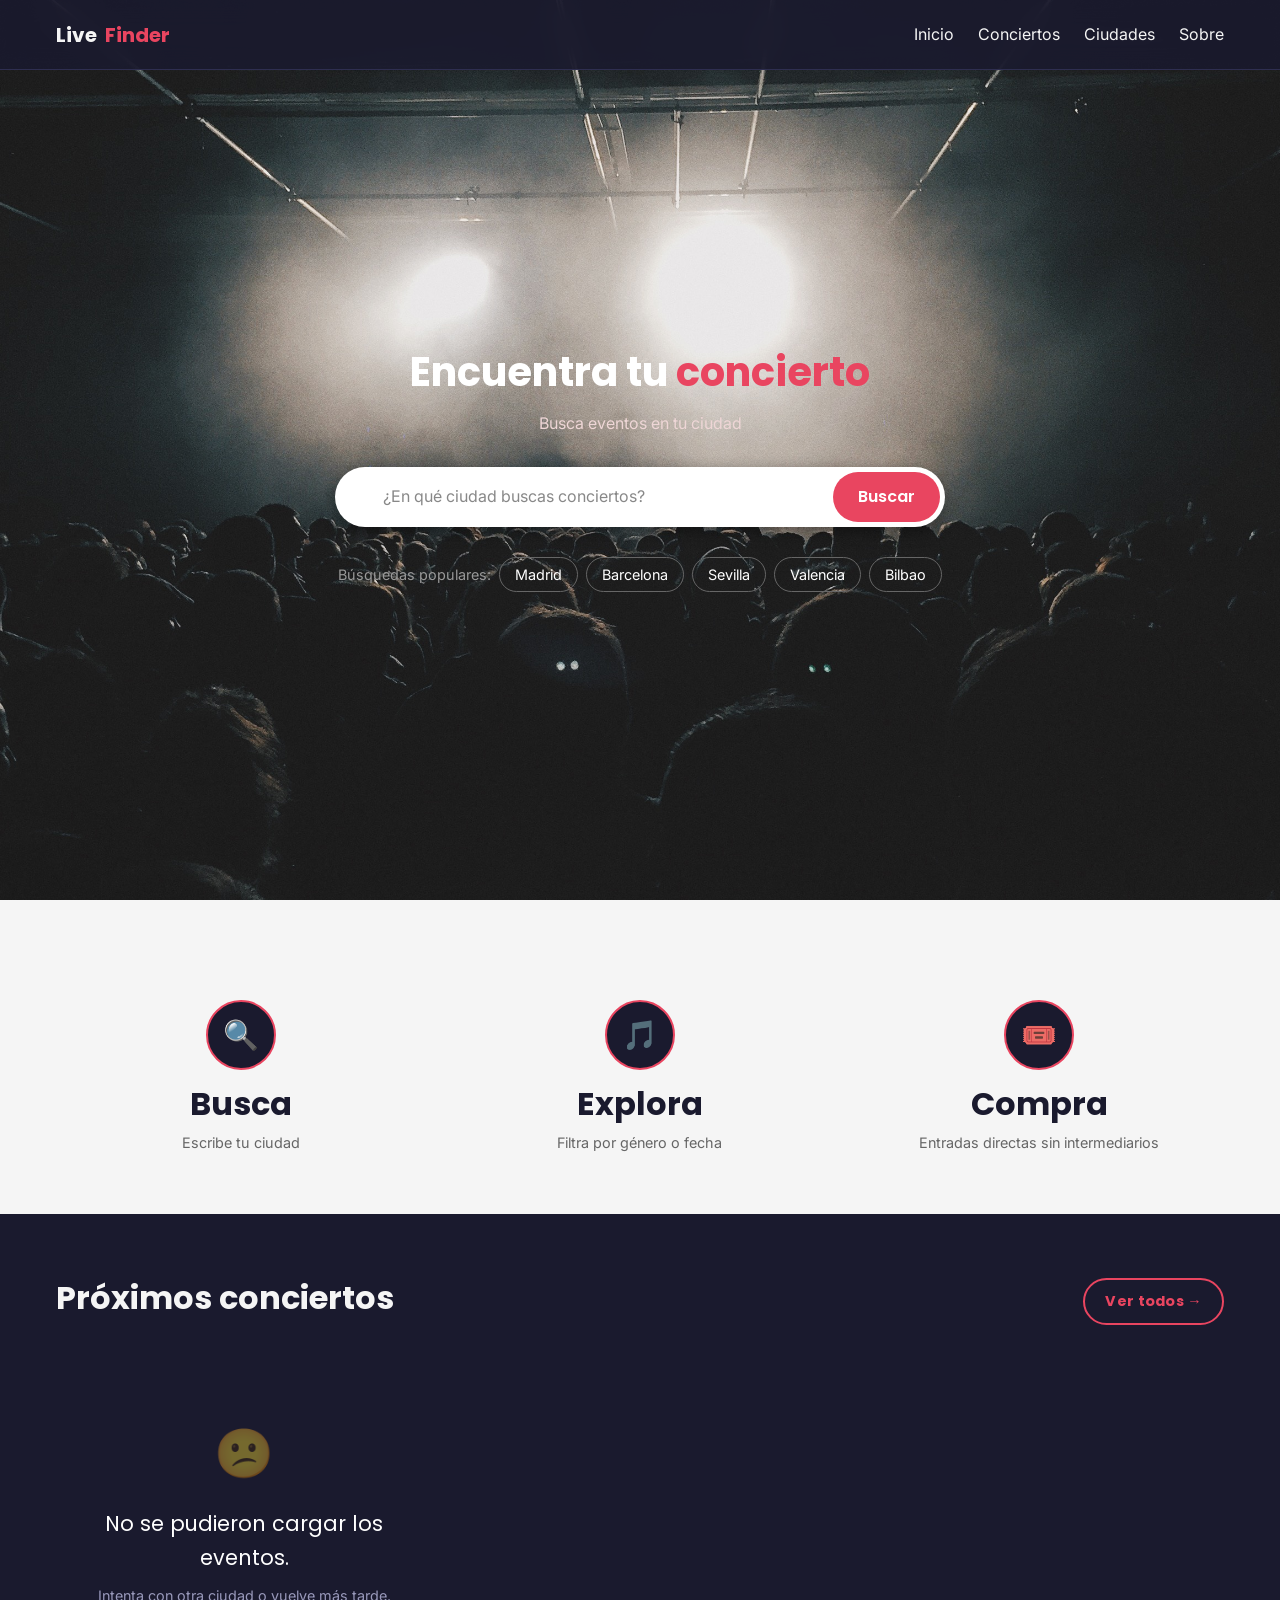
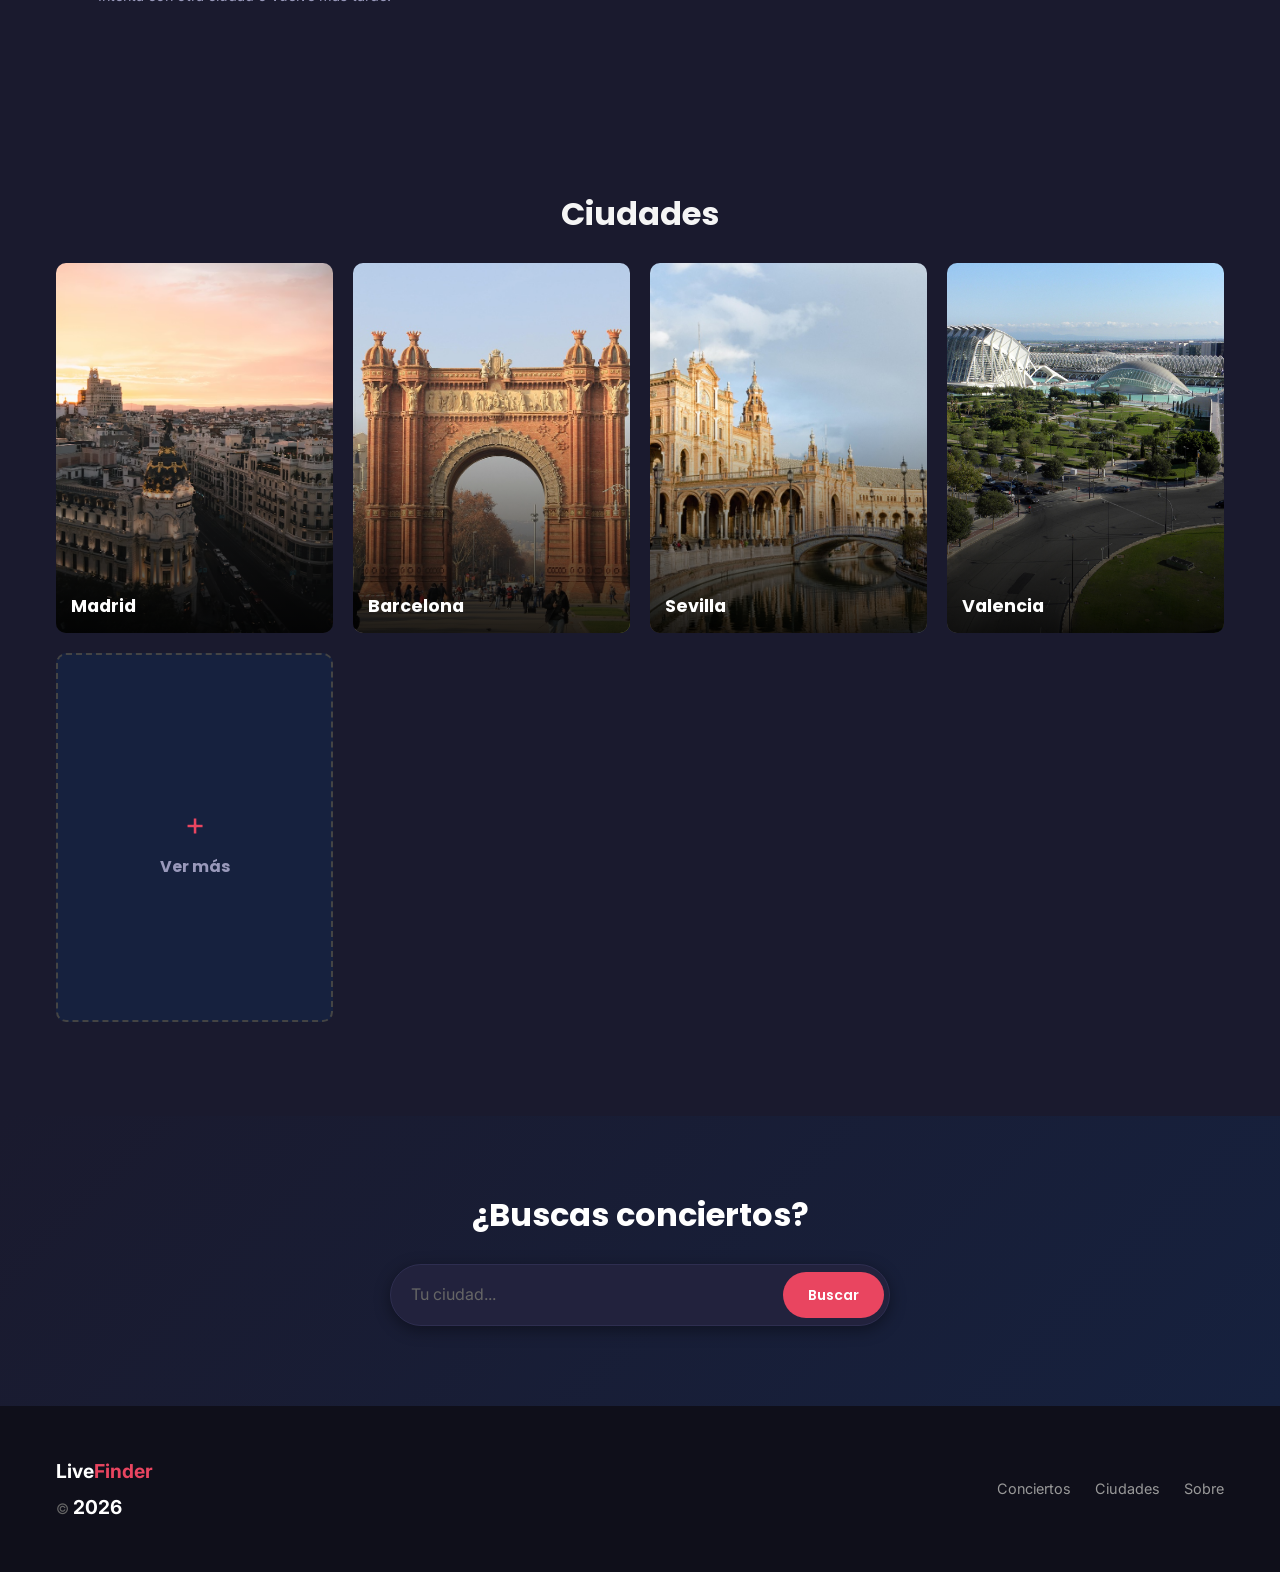
==== index.html @ b097a6b0 "Actualizacion completa" ====
<!DOCTYPE html>
<html lang="es">
<head>
    <meta charset="UTF-8">
    <meta name="viewport" content="width=device-width, initial-scale=1.0">
    <title>LiveFinder — Conciertos en tu ciudad</title>
    <meta name="description" content="Descubre conciertos cerca de ti.">
    <link rel="preconnect" href="https://fonts.googleapis.com">
    <link rel="preconnect" href="https://fonts.gstatic.com" crossorigin>
    <link href="https://fonts.googleapis.com/css2?family=Poppins:wght@600;700&family=Inter:wght@400;500&display=swap" rel="stylesheet">
    <link rel="stylesheet" href="assets/css/base.css">
    <link rel="stylesheet" href="assets/css/pages.css">
</head>
<body>

<!-- =========================================================================
    HEADER
    ========================================================================= -->
<header class="header">
    <div class="container header__inner">
        <a href="index.html" class="header__logo">
            Live<span class="text-accent">Finder</span>
        </a>
        <button class="nav__toggle" id="nav-toggle">☰</button>
        <nav>
            <ul class="nav__list" id="nav-menu">
                <li><a href="index.html">Inicio</a></li>
                <li><a href="resultados.html">Conciertos</a></li>
                <li><a href="ciudades.html">Ciudades</a></li>
                <li><a href="sobre.html">Sobre</a></li>
            </ul>
        </nav>
    </div>
</header>


<!-- =========================================================================
    HERO - Sección principal con buscador
    ========================================================================= -->
<section class="hero">
    <div class="container hero__content">
        <h1>Encuentra tu <span class="text-accent">concierto</span></h1>
        <p>Busca eventos en tu ciudad</p>

        <form id="hero-search-form">
            <div class="search-bar search-bar--hero">
                <span class="search-bar__icon"></span>
                <input type="search" name="city" class="search-bar__input" placeholder="¿En qué ciudad buscas conciertos?" autocomplete="off" minlength="2" maxlength="50" required>
                <button type="submit" class="search-bar__btn">Buscar</button>
            </div>
        </form>

        <!-- Accesos rápidos solo España -->
        <div class="hero__quick-cities">
            <span class="hero__quick-label">Búsquedas populares:</span>
            <ul class="hero__quick-list">
                <li><button class="hero__quick-btn" data-city="Madrid">Madrid</button></li>
                <li><button class="hero__quick-btn" data-city="Barcelona">Barcelona</button></li>
                <li><button class="hero__quick-btn" data-city="Sevilla">Sevilla</button></li>
                <li><button class="hero__quick-btn" data-city="Valencia">Valencia</button></li>
                <li><button class="hero__quick-btn" data-city="Bilbao">Bilbao</button></li>
            </ul>
        </div>
    </div>
</section>

<!-- =========================================================================
    CÓMO FUNCIONA
    ========================================================================= -->
<section class="section how-it-works">
    <div class="container">
        <ul class="steps">
            <li class="step">
                <div class="step__icon">🔍</div>
                <h3 class="step__title">Busca</h3>
                <p class="step__text">Escribe tu ciudad</p>
            </li>
            <li class="step">
                <div class="step__icon">🎵</div>
                <h3 class="step__title">Explora</h3>
                <p class="step__text">Filtra por género o fecha</p>
            </li>
            <li class="step">
                <div class="step__icon">🎟️</div>
                <h3 class="step__title">Compra</h3>
                <p class="step__text">Entradas directas sin intermediarios</p>
            </li>
        </ul>
    </div>
</section>

<!-- =========================================================================
    PRÓXIMOS EVENTOS - Se rellena con JavaScript (eventos de Madrid)
    ========================================================================= -->
<section class="section">
    <div class="container">
        <div class="section__header">
            <h2 class="section__title">Próximos conciertos</h2>
            <a href="resultados.html" class="btn btn--outline">Ver todos →</a>
        </div>
        <div class="grid--events" id="featured-events-grid">
            <div class="skeleton skeleton--card"></div>
            <div class="skeleton skeleton--card"></div>
            <div class="skeleton skeleton--card"></div>
        </div>
    </div>
</section>

<!-- =========================================================================
    CIUDADES - Solo España
    ========================================================================= -->
<section class="section">
    <div class="container">
        <h2 class="section__title text-center">Ciudades</h2>
        <div class="cities-grid">

            <a href="resultados.html?city=Madrid" class="city-card">
                <img src="assets/images/ciudades/madrid.jpg" alt="Madrid" class="city-card__img" loading="lazy">
                <div class="city-card__overlay"></div>
                <div class="city-card__content">
                    <h3 class="city-card__name">Madrid</h3>
                </div>
            </a>

            <a href="resultados.html?city=Barcelona" class="city-card">
                <img src="assets/images/ciudades/barcelona.jpg" alt="Barcelona" class="city-card__img" loading="lazy">
                <div class="city-card__overlay"></div>
                <div class="city-card__content">
                    <h3 class="city-card__name">Barcelona</h3>
                </div>
            </a>

            <a href="resultados.html?city=Sevilla" class="city-card">
                <img src="assets/images/ciudades/sevilla.jpg" alt="Sevilla" class="city-card__img" loading="lazy">
                <div class="city-card__overlay"></div>
                <div class="city-card__content">
                    <h3 class="city-card__name">Sevilla</h3>
                </div>
            </a>

            <a href="resultados.html?city=Valencia" class="city-card">
                <img src="assets/images/ciudades/valencia.jpg" alt="Valencia" class="city-card__img" loading="lazy">
                <div class="city-card__overlay"></div>
                <div class="city-card__content">
                    <h3 class="city-card__name">Valencia</h3>
                </div>
            </a>

            <!-- Enlace a ver todas las ciudades -->
            <a href="ciudades.html" class="city-card city-card--more">
                <div class="city-card__content">
                    <span class="city-card__more-icon">+</span>
                    <h3 class="city-card__name">Ver más</h3>
                </div>
            </a>

        </div>
    </div>
</section>

<!-- =========================================================================
    CTA - Segundo buscador al final
    ========================================================================= -->
<section class="section cta-section">
    <div class="container">
        <div class="cta-block">
            <h2 class="cta-block__title">¿Buscas conciertos?</h2>
            <form id="cta-search-form">
                <div class="search-bar search-bar--cta">
                    <input type="search" name="city" class="search-bar__input" placeholder="Tu ciudad..." autocomplete="off" required>
                    <button type="submit" class="search-bar__btn">Buscar</button>
                </div>
            </form>
        </div>
    </div>
</section>

<!-- =========================================================================
    FOOTER
    ========================================================================= -->
<footer>
    <div class="container">
        <div>
            <span>Live<span class="text-accent">Finder</span></span>
            <p>© <span id="footer-year"></span></p>
        </div>
        <div>
            <a href="resultados.html">Conciertos</a>
            <a href="ciudades.html">Ciudades</a>
            <a href="sobre.html">Sobre</a>
        </div>
    </div>
</footer>

<script src="assets/js/config.js"></script>
<script src="assets/js/api.js"></script>
<script src="assets/js/ui.js"></script>
<script src="assets/js/search.js"></script>
<script src="assets/js/pages.js"></script>

</body>
</html>
---- assets/css/base.css ----
/* ============================================================
    BASE.CSS — LiveFinder
    Contenido:
    1. Reset
    2. Variables CSS (Design Tokens)
    3. Estilos globales
    4. Tipografía
    5. Componentes reutilizables (botones, cards, buscador, badges)
    6. Header y navegación
    7. Footer
    8. Utilidades
    9. Accesibilidad
    10. Animaciones globales
    ============================================================ */


    /* ============================================================
    1. RESET
    ============================================================ */

    *, *::before, *::after {
    box-sizing: border-box;
    margin: 0;
    padding: 0;
    }

    html {
    font-size: 16px;
    scroll-behavior: smooth;
    -webkit-text-size-adjust: 100%;
    }

    body {
    min-height: 100vh;
    line-height: 1.6;
    -webkit-font-smoothing: antialiased;
    -moz-osx-font-smoothing: grayscale;
    }

    img, picture, video, canvas, svg {
    display: block;
    max-width: 100%;
    }

    input, button, textarea, select {
    font: inherit;
    border: none;
    outline: none;
    background: none;
    }

    button {
    cursor: pointer;
    }

    a {
    color: inherit;
    text-decoration: none;
    }

    ul, ol {
    list-style: none;
    }

    h1, h2, h3, h4, h5, h6 {
    overflow-wrap: break-word;
    line-height: 1.2;
    }

    p {
    overflow-wrap: break-word;
    }


    /* ============================================================
    2. VARIABLES CSS (Design Tokens)
    ============================================================ */

    :root {

    /* --- Colores principales --- */
    --color-bg:           #1A1A2E;   /* Navy Night — fondo principal */
    --color-accent:       #E94560;   /* Live Red — CTAs y acentos */
    --color-surface:      #F5F5F5;   /* Off White — cards y secciones claras */
    --color-secondary:    #0F3460;   /* Deep Blue — gradientes y secundarios */

    /* --- Variantes de color --- */
    --color-bg-elevated:  #22223d;   /* Fondo de elementos sobre el bg principal */
    --color-accent-hover: #c73652;   /* Live Red más oscuro para hover */
    --color-text-primary: #F5F5F5;   /* Texto sobre fondos oscuros */
    --color-text-muted:   #9999bb;   /* Texto secundario / placeholders */
    --color-text-dark:    #1A1A2E;   /* Texto sobre fondos claros (cards) */
    --color-border:       #2e2e50;   /* Bordes sutiles */

    /* --- Tipografías --- */
    --font-heading: 'Poppins', sans-serif;   /* Titulares y navegación */
    --font-body:    'Inter', sans-serif;     /* Cuerpo de texto */

    /* --- Pesos tipográficos --- */
    --fw-regular:   400;
    --fw-medium:    500;
    --fw-semibold:  600;
    --fw-bold:      700;

    /* --- Escala tipográfica --- */
    --text-xs:    0.75rem;    /*  12px */
    --text-sm:    0.875rem;   /*  14px */
    --text-base:  1rem;       /*  16px */
    --text-md:    1.125rem;   /*  18px */
    --text-lg:    1.25rem;    /*  20px */
    --text-xl:    1.5rem;     /*  24px */
    --text-2xl:   2rem;       /*  32px */
    --text-3xl:   2.5rem;     /*  40px */
    --text-4xl:   3.5rem;     /*  56px */

    /* --- Espaciado --- */
    --space-1:    0.25rem;    /*  4px */
    --space-2:    0.5rem;     /*  8px */
    --space-3:    0.75rem;    /* 12px */
    --space-4:    1rem;       /* 16px */
    --space-5:    1.25rem;    /* 20px */
    --space-6:    1.5rem;     /* 24px */
    --space-8:    2rem;       /* 32px */
    --space-10:   2.5rem;     /* 40px */
    --space-12:   3rem;       /* 48px */
    --space-16:   4rem;       /* 64px */
    --space-20:   5rem;       /* 80px */
    --space-24:   6rem;       /* 96px */

    /* --- Bordes redondeados --- */
    --radius-sm:   4px;
    --radius-md:   8px;
    --radius-lg:   12px;
    --radius-xl:   20px;
    --radius-full: 9999px;

    /* --- Sombras --- */
    --shadow-sm:  0 1px 3px rgba(0, 0, 0, 0.3);
    --shadow-md:  0 4px 16px rgba(0, 0, 0, 0.4);
    --shadow-lg:  0 8px 32px rgba(0, 0, 0, 0.5);
    --shadow-accent: 0 4px 20px rgba(233, 69, 96, 0.3);

    /* --- Transiciones --- */
    --transition-fast:   150ms ease;
    --transition-base:   250ms ease;
    --transition-slow:   400ms ease;

    /* --- Layout --- */
    --container-max:  1200px;
    --container-pad:  var(--space-4);  /* padding lateral en móvil */
    --header-height:  70px;
    }


    /* ============================================================
    3. ESTILOS GLOBALES
    ============================================================ */

    body {
    font-family: var(--font-body);
    font-size: var(--text-base);
    font-weight: var(--fw-regular);
    color: var(--color-text-primary);
    background-color: var(--color-bg);
    }

    /* Contenedor centrado reutilizable */
    .container {
    width: 100%;
    max-width: var(--container-max);
    margin-inline: auto;
    padding-inline: var(--container-pad);
    }

    /* Separador de secciones */
    .section {
    padding-block: var(--space-16);
    }

    .section--sm {
    padding-block: var(--space-10);
    }


    /* ============================================================
    4. TIPOGRAFÍA
    ============================================================ */

    h1, h2, h3, h4 {
    font-family: var(--font-heading);
    font-weight: var(--fw-bold);
    color: var(--color-text-primary);
    }

    h1 { font-size: var(--text-4xl); }
    h2 { font-size: var(--text-3xl); }
    h3 { font-size: var(--text-2xl); }
    h4 { font-size: var(--text-xl); }

    /* En móvil reducimos titulares */
    @media (max-width: 768px) {
    h1 { font-size: var(--text-3xl); }
    h2 { font-size: var(--text-2xl); }
    h3 { font-size: var(--text-xl); }
    }

    @media (max-width: 480px) {
    h1 { font-size: var(--text-2xl); }
    h2 { font-size: var(--text-xl); }
    }

    .section__title {
    font-family: var(--font-heading);
    font-size: var(--text-2xl);
    font-weight: var(--fw-bold);
    margin-bottom: var(--space-2);
    }

    .section__subtitle {
    font-size: var(--text-md);
    color: var(--color-text-muted);
    margin-bottom: var(--space-8);
    }

    .text-accent {
    color: var(--color-accent);
    }

    .text-muted {
    color: var(--color-text-muted);
    font-size: var(--text-sm);
    }


    /* ============================================================
    5. COMPONENTES REUTILIZABLES
    ============================================================ */

    /* --- Botones --- */

    .btn {
    display: inline-flex;
    align-items: center;
    justify-content: center;
    gap: var(--space-2);
    padding: var(--space-3) var(--space-6);
    border-radius: var(--radius-full);
    font-family: var(--font-heading);
    font-weight: var(--fw-semibold);
    font-size: var(--text-sm);
    letter-spacing: 0.02em;
    transition: background-color var(--transition-base),
                transform var(--transition-fast),
                box-shadow var(--transition-base);
    cursor: pointer;
    }

    .btn:active {
    transform: scale(0.97);
    }

    /* Botón primario — Live Red */
    .btn--primary {
    background-color: var(--color-accent);
    color: var(--color-text-primary);
    }

    .btn--primary:hover {
    background-color: var(--color-accent-hover);
    box-shadow: var(--shadow-accent);
    }

    /* Botón secundario — contorno */
    .btn--outline {
    border: 2px solid var(--color-accent);
    color: var(--color-accent);
    }

    .btn--outline:hover {
    background-color: var(--color-accent);
    color: var(--color-text-primary);
    }

    /* Botón ghost — sin fondo */
    .btn--ghost {
    color: var(--color-text-muted);
    }

    .btn--ghost:hover {
    color: var(--color-text-primary);
    }

    /* Tamaños */
    .btn--lg {
    padding: var(--space-4) var(--space-8);
    font-size: var(--text-md);
    }

    .btn--sm {
    padding: var(--space-2) var(--space-4);
    font-size: var(--text-xs);
    }


    /* --- Card de evento --- */

    .card {
    background-color: var(--color-bg-elevated);
    border-radius: var(--radius-lg);
    overflow: hidden;
    border: 1px solid var(--color-border);
    transition: transform var(--transition-base),
                box-shadow var(--transition-base),
                border-color var(--transition-base);
    cursor: pointer;
    }

    .card:hover {
    transform: translateY(-4px);
    box-shadow: var(--shadow-lg);
    border-color: var(--color-accent);
    }

    .card__image {
    width: 100%;
    aspect-ratio: 16 / 9;
    object-fit: cover;
    background-color: var(--color-secondary);
    }

    .card__body {
    padding: var(--space-4);
    }

    .card__date {
    font-size: var(--text-xs);
    font-weight: var(--fw-semibold);
    color: var(--color-accent);
    text-transform: uppercase;
    letter-spacing: 0.08em;
    margin-bottom: var(--space-2);
    }

    .card__title {
    font-family: var(--font-heading);
    font-size: var(--text-md);
    font-weight: var(--fw-semibold);
    color: var(--color-text-primary);
    margin-bottom: var(--space-1);
    /* Limitar a 2 líneas */
    display: -webkit-box;
    -webkit-line-clamp: 2;
    -webkit-box-orient: vertical;
    overflow: hidden;
    }

    .card__venue {
    font-size: var(--text-sm);
    color: var(--color-text-muted);
    display: flex;
    align-items: center;
    gap: var(--space-1);
    }

    .card__footer {
    padding: var(--space-3) var(--space-4);
    border-top: 1px solid var(--color-border);
    display: flex;
    align-items: center;
    justify-content: space-between;
    }

    .card__city {
    font-size: var(--text-xs);
    color: var(--color-text-muted);
    font-weight: var(--fw-medium);
    }


    /* --- Buscador --- */

    .search-bar {
    display: flex;
    align-items: center;
    background-color: var(--color-surface);
    border-radius: var(--radius-full);
    padding: var(--space-2) var(--space-3);
    gap: var(--space-2);
    box-shadow: var(--shadow-md);
    transition: box-shadow var(--transition-base);
    }

    .search-bar:focus-within {
    box-shadow: var(--shadow-accent);
    }

    .search-bar__input {
    flex: 1;
    background: transparent;
    color: var(--color-text-dark);
    font-size: var(--text-base);
    font-family: var(--font-body);
    padding: var(--space-2) var(--space-2);
    }

    .search-bar__input::placeholder {
    color: #888;
    }

    .search-bar__btn {
    background-color: var(--color-accent);
    color: white;
    border-radius: var(--radius-full);
    padding: var(--space-3) var(--space-5);
    font-family: var(--font-heading);
    font-weight: var(--fw-semibold);
    font-size: var(--text-sm);
    transition: background-color var(--transition-base),
                box-shadow var(--transition-base);
    white-space: nowrap;
    }

    .search-bar__btn:hover {
    background-color: var(--color-accent-hover);
    box-shadow: var(--shadow-accent);
    }


    /* --- Badges / etiquetas --- */

    .badge {
    display: inline-block;
    padding: var(--space-1) var(--space-3);
    border-radius: var(--radius-full);
    font-size: var(--text-xs);
    font-weight: var(--fw-semibold);
    letter-spacing: 0.05em;
    text-transform: uppercase;
    }

    .badge--accent {
    background-color: rgba(233, 69, 96, 0.15);
    color: var(--color-accent);
    border: 1px solid rgba(233, 69, 96, 0.3);
    }

    .badge--muted {
    background-color: var(--color-border);
    color: var(--color-text-muted);
    }


    /* --- Skeleton loader --- */

    .skeleton {
    background: linear-gradient(
        90deg,
        var(--color-bg-elevated) 25%,
        var(--color-border)      50%,
        var(--color-bg-elevated) 75%
    );
    background-size: 200% 100%;
    animation: skeleton-pulse 1.5s ease-in-out infinite;
    border-radius: var(--radius-md);
    }

    .skeleton--card {
    height: 280px;
    border-radius: var(--radius-lg);
    }

    .skeleton--text {
    height: 1em;
    width: 70%;
    margin-bottom: var(--space-2);
    }

    .skeleton--text-short {
    height: 1em;
    width: 40%;
    }


    /* --- Estado vacío / error --- */

    .empty-state {
    text-align: center;
    padding: var(--space-20) var(--space-4);
    color: var(--color-text-muted);
    }

    .empty-state__icon {
    font-size: 3rem;
    margin-bottom: var(--space-4);
    opacity: 0.4;
    }

    .empty-state__title {
    font-family: var(--font-heading);
    font-size: var(--text-xl);
    color: var(--color-text-primary);
    margin-bottom: var(--space-2);
    }

    .empty-state__text {
    font-size: var(--text-sm);
    max-width: 320px;
    margin-inline: auto;
    }


    /* ============================================================
    6. HEADER Y NAVEGACIÓN
    ============================================================ */

    .header {
    position: fixed;
    top: 0;
    left: 0;
    right: 0;
    height: var(--header-height);
    background-color: rgba(26, 26, 46, 0.9);
    backdrop-filter: blur(12px);
    -webkit-backdrop-filter: blur(12px);
    border-bottom: 1px solid var(--color-border);
    z-index: 100;
    transition: background-color var(--transition-base);
    }

    .header__inner {
    height: 100%;
    display: flex;
    align-items: center;
    justify-content: space-between;
    }

    .header__logo {
    display: flex;
    align-items: center;
    gap: var(--space-2);
    font-family: var(--font-heading);
    font-weight: var(--fw-bold);
    font-size: var(--text-lg);
    color: var(--color-text-primary);
    }

    .header__logo img {
    height: 36px;
    width: auto;
    }

    .nav__list {
    display: flex;
    align-items: center;
    gap: var(--space-6);
    }

    .nav__link {
    font-family: var(--font-heading);
    font-weight: var(--fw-medium);
    font-size: var(--text-sm);
    color: var(--color-text-muted);
    transition: color var(--transition-fast);
    position: relative;
    }

    .nav__link::after {
    content: '';
    position: absolute;
    bottom: -4px;
    left: 0;
    width: 0;
    height: 2px;
    background-color: var(--color-accent);
    transition: width var(--transition-base);
    }

    .nav__link:hover,
    .nav__link--active {
    color: var(--color-text-primary);
    }

    .nav__link:hover::after,
    .nav__link--active::after {
    width: 100%;
    }

    /* Menú hamburguesa (móvil) */
    .nav__toggle {
    display: none;
    flex-direction: column;
    gap: 5px;
    padding: var(--space-2);
    cursor: pointer;
    }

    .nav__toggle span {
    display: block;
    width: 24px;
    height: 2px;
    background-color: var(--color-text-primary);
    border-radius: var(--radius-full);
    transition: transform var(--transition-base), opacity var(--transition-fast);
    }

    @media (max-width: 768px) {
    .nav__toggle {
        display: flex;
    }

    .nav__list {
        position: fixed;
        top: var(--header-height);
        left: 0;
        right: 0;
        background-color: var(--color-bg);
        border-bottom: 1px solid var(--color-border);
        flex-direction: column;
        align-items: flex-start;
        padding: var(--space-6) var(--space-4);
        gap: var(--space-4);
        transform: translateY(-100%);
        opacity: 0;
        pointer-events: none;
        transition: transform var(--transition-base), opacity var(--transition-base);
    }

    .nav__list--open {
        transform: translateY(0);
        opacity: 1;
        pointer-events: all;
    }

    .nav__link {
        font-size: var(--text-md);
    }
    }


    /* ============================================================
    7. FOOTER
    ============================================================ */

    .footer {
    background-color: var(--color-secondary);
    border-top: 1px solid var(--color-border);
    padding-block: var(--space-12) var(--space-8);
    margin-top: var(--space-20);
    }

    .footer__grid {
    display: grid;
    grid-template-columns: 2fr 1fr 1fr;
    gap: var(--space-10);
    margin-bottom: var(--space-10);
    }

    .footer__brand {
    display: flex;
    flex-direction: column;
    gap: var(--space-3);
    }

    .footer__logo {
    font-family: var(--font-heading);
    font-weight: var(--fw-bold);
    font-size: var(--text-lg);
    color: var(--color-text-primary);
    }

    .footer__tagline {
    font-size: var(--text-sm);
    color: var(--color-text-muted);
    font-style: italic;
    }

    .footer__heading {
    font-family: var(--font-heading);
    font-size: var(--text-sm);
    font-weight: var(--fw-semibold);
    color: var(--color-text-primary);
    text-transform: uppercase;
    letter-spacing: 0.08em;
    margin-bottom: var(--space-4);
    }

    .footer__links {
    display: flex;
    flex-direction: column;
    gap: var(--space-3);
    }

    .footer__link {
    font-size: var(--text-sm);
    color: var(--color-text-muted);
    transition: color var(--transition-fast);
    }

    .footer__link:hover {
    color: var(--color-accent);
    }

    .footer__bottom {
    border-top: 1px solid var(--color-border);
    padding-top: var(--space-6);
    display: flex;
    align-items: center;
    justify-content: space-between;
    flex-wrap: wrap;
    gap: var(--space-4);
    }

    .footer__copy {
    font-size: var(--text-xs);
    color: var(--color-text-muted);
    }

    @media (max-width: 768px) {
    .footer__grid {
        grid-template-columns: 1fr 1fr;
    }

    .footer__brand {
        grid-column: 1 / -1;
    }
    }

    @media (max-width: 480px) {
    .footer__grid {
        grid-template-columns: 1fr;
    }
    }


    /* ============================================================
    8. UTILIDADES
    ============================================================ */

    /* Grids */
    .grid--events {
    display: grid;
    grid-template-columns: repeat(auto-fill, minmax(280px, 1fr));
    gap: var(--space-6);
    }

    @media (max-width: 480px) {
    .grid--events {
        grid-template-columns: 1fr;
    }
    }

    /* Espaciado de página (compensa el header fijo) */
    .page-offset {
    padding-top: var(--header-height);
    }

    /* Visibilidad */
    .sr-only {
    position: absolute;
    width: 1px;
    height: 1px;
    padding: 0;
    margin: -1px;
    overflow: hidden;
    clip: rect(0, 0, 0, 0);
    white-space: nowrap;
    border: 0;
    }

    /* Alineación de texto */
    .text-center { text-align: center; }
    .text-left   { text-align: left; }

    /* Flex helpers */
    .flex         { display: flex; }
    .flex-center  { display: flex; align-items: center; justify-content: center; }
    .gap-2        { gap: var(--space-2); }
    .gap-4        { gap: var(--space-4); }


    /* ============================================================
    9. ACCESIBILIDAD
    ============================================================ */

    /* Foco visible para navegación por teclado */
    :focus-visible {
    outline: 2px solid var(--color-accent);
    outline-offset: 3px;
    border-radius: var(--radius-sm);
    }

    /* Respeta preferencia de movimiento reducido */
    @media (prefers-reduced-motion: reduce) {
    *, *::before, *::after {
        animation-duration: 0.01ms !important;
        transition-duration: 0.01ms !important;
    }
    }


    /* ============================================================
    10. ANIMACIONES GLOBALES
    ============================================================ */

    @keyframes skeleton-pulse {
    0%   { background-position: 200% 0; }
    100% { background-position: -200% 0; }
    }

    @keyframes fade-in {
    from { opacity: 0; transform: translateY(12px); }
    to   { opacity: 1; transform: translateY(0); }
    }

    @keyframes fade-in-fast {
    from { opacity: 0; }
    to   { opacity: 1; }
    }

    .animate-fade-in {
    animation: fade-in 0.4s ease forwards;
    }
---- assets/css/pages.css ----
/* ============================================================================
    ARCHIVO: pages.css
    Estilos específicos de cada página. Se carga después de base.css.

    ÍNDICE:
    1. HERO
    2. CÓMO FUNCIONA
    3. EVENTOS
    4. CIUDADES
    5. CTA
    6. FOOTER
    7. PÁGINAS INTERIORES (resultados, ciudades, sobre, evento)
    8. RESPONSIVE
    ============================================================================ */

    /* ============================================================================
    1. HERO
    ============================================================================ */
    .hero {
    min-height: 100vh;
    display: flex;
    align-items: center;
    justify-content: center; 
    text-align:center;
    background-image: url('../images/hero/hero-3.jpg');
    background-size: cover; 
    background-position: center;
    background-repeat: no-repeat;
    position: relative;
}

    .hero__content {
        width: 100%;
        max-width: 650px;
        margin: 0 auto;
        padding: 100px 20px 60px;   /* padding-top alto para que no tape el header fijo */
    }

    .hero__content h1 {
        font-size: 2.5rem;
        color: white;
        margin-bottom: 15px;
    }

    .hero__content p {
        color: #eed6d6;
        margin-bottom: 30px;
    }

    /* Buscador del hero — input y botón en fila dentro de un div blanco redondeado */
    .search-bar--hero {
        display: flex;                /* Input y botón en la misma fila */
        align-items: center;
        background: white;
        border-radius: 50px;
        overflow: hidden;             /* Para que el botón respete el border-radius */
        padding: 5px;
        margin-bottom: 30px;
    }

    .search-bar--hero .search-bar__icon {
        padding: 0 10px 0 15px;
        font-size: 1.1rem;
    }

    .search-bar--hero .search-bar__input {
        flex: 1;                      /* Ocupa todo el espacio disponible */
        padding: 12px 10px;
        border: none;
        outline: none;
        font-size: 1rem;
        background: transparent;
        color: #333;
    }

    .search-bar--hero .search-bar__btn {
        padding: 12px 25px;
        background: #e94560;
        color: white;
        border: none;
        border-radius: 50px;
        font-size: 1rem;
        cursor: pointer;
        white-space: nowrap;          /* Evita que el texto del botón salte de línea */
    }

    .search-bar--hero .search-bar__btn:hover {
        background: #c73652;
    }

    /* Botones de ciudades rápidas — en fila, centrados */
    .hero__quick-cities {
        display: flex;
        flex-wrap: wrap;              /* Si no caben en una fila, bajan a la siguiente */
        align-items: center;
        justify-content: center;
        gap: 8px;
    }

    .hero__quick-label {
        color: #999;
        font-size: 0.9rem;
    }

    .hero__quick-list {
        display: flex;
        flex-wrap: wrap;
        justify-content: center;
        gap: 8px;
        list-style: none;
    }

    .hero__quick-btn {
        padding: 5px 15px;
        border-radius: 20px;
        border: 1px solid #666;
        background: transparent;
        color: white;
        cursor: pointer;
        font-size: 0.9rem;
        transition: background 0.2s, border-color 0.2s;
    }

    .hero__quick-btn:hover {
        background: #e94560;
        border-color: #e94560;
    }

    /* ============================================================================
    2. CÓMO FUNCIONA
    ============================================================================ */
    .how-it-works {
        background: #f5f5f5;
        padding: 60px 0;
        background-image: url('../images/hero/hero-5.mp4');
        background-size: cover; 
        background-position: center;
        background-repeat: no-repeat;
        position: relative;
    }

    .how-it-works .section__title {
        color: #1a1a2e;               /* Oscuro porque el fondo es claro */
    }

    .steps {
        display: grid;
        grid-template-columns: repeat(3, 1fr);
        gap: 30px;
        margin-top: 40px;
    }

    .step {
        text-align: center;
    }

    .step__icon {
        width: 70px;
        height: 70px;
        border-radius: 50%;
        background: #1a1a2e;
        border: 2px solid #e94560;
        display: flex;
        align-items: center;
        justify-content: center;
        font-size: 1.8rem;
        margin: 0 auto 15px;
    }

    .step__title {
        color: #1a1a2e;
        margin-bottom: 8px;
    }

    .step__text {
        color: #666;
        font-size: 0.9rem;
    }

    /* ============================================================================
    3. EVENTOS
    ============================================================================ */
    .section__header {
        display: flex;
        justify-content: space-between;
        align-items: center;
        margin-bottom: 30px;
    }

    .grid--events {
        display: grid;
        grid-template-columns: repeat(3, 1fr);
        gap: 20px;
    }

    /* Skeleton: caja animada que simula una card mientras carga */
    .skeleton--card {
        height: 250px;
        background: #22223d;
        border-radius: 10px;
        animation: pulse 1.5s infinite;
    }

    @keyframes pulse {
        0%   { opacity: 0.5; }
        50%  { opacity: 1;   }
        100% { opacity: 0.5; }
    }

    /* Card de evento — generada por ui.js */
    .card {
        background: #22223d;
        border-radius: 10px;
        overflow: hidden;
        border: 1px solid #2e2e50;
        transition: transform 0.2s, border-color 0.2s;
    }

    .card:hover {
        transform: translateY(-4px);
        border-color: #e94560;
    }

    .card__image {
        width: 100%;
        height: 160px;
        object-fit: cover;
    }

    .card__body {
        padding: 15px;
    }

    .card__date {
        color: #e94560;
        font-size: 0.8rem;
        font-weight: bold;
        text-transform: uppercase;
        margin-bottom: 5px;
    }

    .card__title {
        color: white;
        font-size: 1rem;
        margin-bottom: 5px;
        /* Cortar a 2 líneas si el título es muy largo */
        display: -webkit-box;
        -webkit-line-clamp: 2;
        -webkit-box-orient: vertical;
        overflow: hidden;
    }

    .card__venue {
        color: #9999bb;
        font-size: 0.85rem;
    }

    .card__footer {
        padding: 10px 15px;
        border-top: 1px solid #2e2e50;
        display: flex;
        justify-content: space-between;
        align-items: center;
    }

    .card__city {
        color: #9999bb;
        font-size: 0.8rem;
    }

    /* ============================================================================
    4. CIUDADES
    Las cards tienen imagen de fondo + capa oscura + texto encima.
    Usamos position: relative en la card y absolute en el overlay y el texto.
    ============================================================================ */
    .cities-grid {
        display: grid;
        grid-template-columns: repeat(4, 1fr);   /* 4 columnas en escritorio */
        gap: 20px;
        margin: 30px 0;
    }

    .city-card {
        position: relative;
        display: block;
        border-radius: 10px;
        overflow: hidden;
        aspect-ratio: 3/4;            /* Proporción vertical fija */
        text-decoration: none;
        background: #1a1a2e;          /* Color si la imagen no carga */
    }

    .city-card__img {
        width: 100%;
        height: 100%;
        object-fit: cover;            /* Llena sin deformarse */
        transition: transform 0.3s;
    }

    .city-card:hover .city-card__img {
        transform: scale(1.06);
    }

    /* Capa oscura sobre la imagen para que el texto se lea */
    .city-card__overlay {
        position: absolute;
        inset: 0;                     /* Cubre toda la card */
        background: linear-gradient(to top, rgba(0,0,0,0.85) 0%, transparent 60%);
        transition: background 0.3s;
    }

    .city-card:hover .city-card__overlay {
        background: linear-gradient(to top, rgba(233,69,96,0.7) 0%, transparent 60%);
    }

    /* Texto pegado al borde inferior */
    .city-card__content {
        position: absolute;
        bottom: 0;
        left: 0;
        right: 0;
        padding: 15px;
    }

    .city-card__name {
        color: white;
        font-size: 1.1rem;
        font-weight: bold;
        margin: 0;
    }

    .city-card__country {
        color: rgba(255,255,255,0.7);
        font-size: 0.8rem;
        display: block;
        margin-top: 2px;
    }

    /* Card especial "Ver más" — sin imagen, solo texto centrado */
    .city-card--more {
        display: flex;
        align-items: center;
        justify-content: center;
        border: 2px dashed #444;
        background: #16213e;
    }

    .city-card--more .city-card__content {
        position: static;             /* Vuelve al flujo normal, no se pega abajo */
        text-align: center;
        padding: 20px;
    }

    .city-card__more-icon {
        display: block;
        font-size: 2rem;
        color: #e94560;
        margin-bottom: 8px;
    }

    .city-card--more:hover {
        border-color: #e94560;
    }

    .city-card--more .city-card__name {
        color: #9999bb;
        font-size: 1rem;
    }

    .city-card--more:hover .city-card__name {
        color: #e94560;
    }

    /* ============================================================================
    5. CTA
    ============================================================================ */
    .cta-section {
        background: linear-gradient(135deg, #1a1a2e, #16213e);
        padding: 80px 0;
        text-align: center;
    }

    .cta-block {
        max-width: 500px;
        margin: 0 auto;
    }

    .cta-block__title {
        color: white;
        font-size: 2rem;
        margin-bottom: 30px;
    }

    /* Buscador del CTA — igual que el hero pero con fondo oscuro */
    .search-bar--cta {
        display: flex;
        align-items: center;
        background: #22223d;
        border: 1px solid #2e2e50;
        border-radius: 50px;
        overflow: hidden;
        padding: 5px;
    }

    .search-bar--cta .search-bar__input {
        flex: 1;
        padding: 12px 15px;
        border: none;
        outline: none;
        background: transparent;
        color: white;
        font-size: 1rem;
    }

    .search-bar--cta .search-bar__input::placeholder {
        color: #666;
    }

    .search-bar--cta .search-bar__btn {
        padding: 12px 25px;
        background: #e94560;
        color: white;
        border: none;
        border-radius: 50px;
        cursor: pointer;
        white-space: nowrap;
    }

    .search-bar--cta .search-bar__btn:hover {
        background: #c73652;
    }

    /* ============================================================================
    6. FOOTER
    ============================================================================ */
    footer {
        background: #0f0f1a;
        padding: 50px 0;
    }

    footer .container {
        display: flex;
        justify-content: space-between;
        align-items: center;
    }

    footer span {
        color: white;
        font-size: 1.2rem;
        font-weight: bold;
    }

    footer p {
        color: #666;
        margin-top: 5px;
        font-size: 0.9rem;
    }

    footer div:last-child a {
        color: #999;
        text-decoration: none;
        margin-left: 20px;
        font-size: 0.9rem;
    }

    footer div:last-child a:hover {
        color: #e94560;
    }

    /* ============================================================================
    7. PÁGINAS INTERIORES
    ============================================================================ */

    /* Cabecera de páginas interiores (resultados, ciudades, sobre) */
    .page-hero {
        background: linear-gradient(135deg, #1a1a2e, #0f3460);
        padding: 120px 0 60px;        /* padding-top alto para no tapar el header fijo */
        text-align: center;
    }

    /* Barra de búsqueda compacta en resultados.html */
    .results-search-bar {
        background: #22223d;
        padding: 90px 0 20px;   /* padding-top alto para no quedar tapado por el header fijo (70px) */
        border-bottom: 1px solid #2e2e50;
    }

    /* Buscador dentro de la barra de resultados */
    .results-search-bar .search-bar {
        display: flex;
        align-items: center;
        background: #1a1a2e;
        border: 1px solid #2e2e50;
        border-radius: 50px;
        overflow: hidden;
        padding: 5px;
        max-width: 500px;
    }

    .results-search-bar .search-bar__input {
        flex: 1;
        padding: 10px 15px;
        border: none;
        outline: none;
        background: transparent;
        color: white;
        font-size: 1rem;
    }

    .results-search-bar .search-bar__input::placeholder {
        color: #666;
    }

    .results-search-bar .search-bar__btn {
        padding: 10px 20px;
        background: #e94560;
        color: white;
        border: none;
        border-radius: 50px;
        cursor: pointer;
    }

    /* Cabecera de resultados: título a la izquierda, filtros a la derecha */
    .results-header {
        display: flex;
        justify-content: space-between;
        align-items: center;
        margin-bottom: 30px;
        flex-wrap: wrap;
        gap: 15px;
    }

    .results-filters {
        display: flex;
        gap: 10px;
    }

    .results-filters select {
        padding: 8px 12px;
        background: #22223d;
        color: white;
        border: 1px solid #2e2e50;
        border-radius: 8px;
        cursor: pointer;
    }

    /* Estado vacío (cuando no hay resultados o no se ha buscado) */
    .empty-state {
        text-align: center;
        padding: 60px 20px;
        color: #9999bb;
    }

    .empty-state__icon {
        font-size: 3rem;
        display: block;
        margin-bottom: 15px;
    }

    .empty-state__title {
        font-size: 1.3rem;
        color: white;
        margin-bottom: 10px;
    }

    .empty-state__text {
        font-size: 0.9rem;
    }

    /* Botones y clases de utilidad */
    .btn {
        display: inline-block;
        padding: 10px 20px;
        border-radius: 50px;
        font-size: 0.9rem;
        font-weight: bold;
        cursor: pointer;
        text-decoration: none;
        border: none;
        transition: background 0.2s, color 0.2s;
    }

    .btn--primary {
        background: #e94560;
        color: white;
    }

    .btn--primary:hover {
        background: #c73652;
    }

    .btn--outline {
        background: transparent;
        color: #e94560;
        border: 2px solid #e94560;
    }

    .btn--outline:hover {
        background: #e94560;
        color: white;
    }

    .btn--sm {
        padding: 6px 14px;
        font-size: 0.8rem;
    }

    /* Página de detalle de evento */
    .event-detail__img {
        width: 100%;
        max-height: 400px;
        object-fit: cover;
        border-radius: 12px;
        margin-bottom: 2rem;
    }

    .event-detail__title {
        font-size: 2rem;
        color: white;
        margin-bottom: 1.5rem;
    }

    .event-detail__info {
        display: flex;
        flex-direction: column;
        gap: 10px;
        margin-bottom: 1.5rem;
    }

    .event-detail__info p { color: #9999bb; }
    .event-detail__info strong { color: white; }

    .event-detail__desc {
        color: #9999bb;
        line-height: 1.8;
        margin-bottom: 2rem;
        padding: 20px;
        background: #22223d;
        border-radius: 8px;
        border-left: 3px solid #e94560;
    }

    /* Sobre.html */
    .about-grid {
        display: grid;
        grid-template-columns: 1fr 1fr;
        gap: 60px;
    }

    .about-grid h2 { color: white; margin-bottom: 15px; }
    .about-grid p  { color: #9999bb; line-height: 1.8; margin-bottom: 15px; }

    .about-list, .tech-list {
        list-style: none;
        display: flex;
        flex-direction: column;
        gap: 12px;
        margin-top: 20px;
    }

    .about-list li, .tech-list li {
        color: #9999bb;
        line-height: 1.6;
    }

    /* ============================================================================
    8. RESPONSIVE
    ============================================================================ */
    @media (max-width: 768px) {
        /* Hero */
        .hero__content h1       { font-size: 1.8rem; }
        .search-bar--hero       { flex-wrap: wrap; border-radius: 15px; }
        .search-bar--hero .search-bar__btn { width: 100%; border-radius: 10px; }

        /* Secciones */
        .steps                  { grid-template-columns: 1fr; }
        .grid--events           { grid-template-columns: 1fr; }
        .cities-grid            { grid-template-columns: repeat(2, 1fr); }

        /* Resultados */
        .results-header         { flex-direction: column; align-items: flex-start; }
        .results-filters        { flex-direction: column; width: 100%; }
        .results-filters select { width: 100%; }

        /* Footer */
        footer .container       { flex-direction: column; text-align: center; gap: 20px; }
        footer div:last-child a { margin: 0 10px; }

        /* Sobre */
        .about-grid             { grid-template-columns: 1fr; gap: 30px; }
    }

    @media (max-width: 480px) {
        .cities-grid            { grid-template-columns: 1fr; }
        .search-bar--cta        { flex-direction: column; border-radius: 15px; }
        .search-bar--cta .search-bar__btn { width: 100%; border-radius: 10px; }
    }
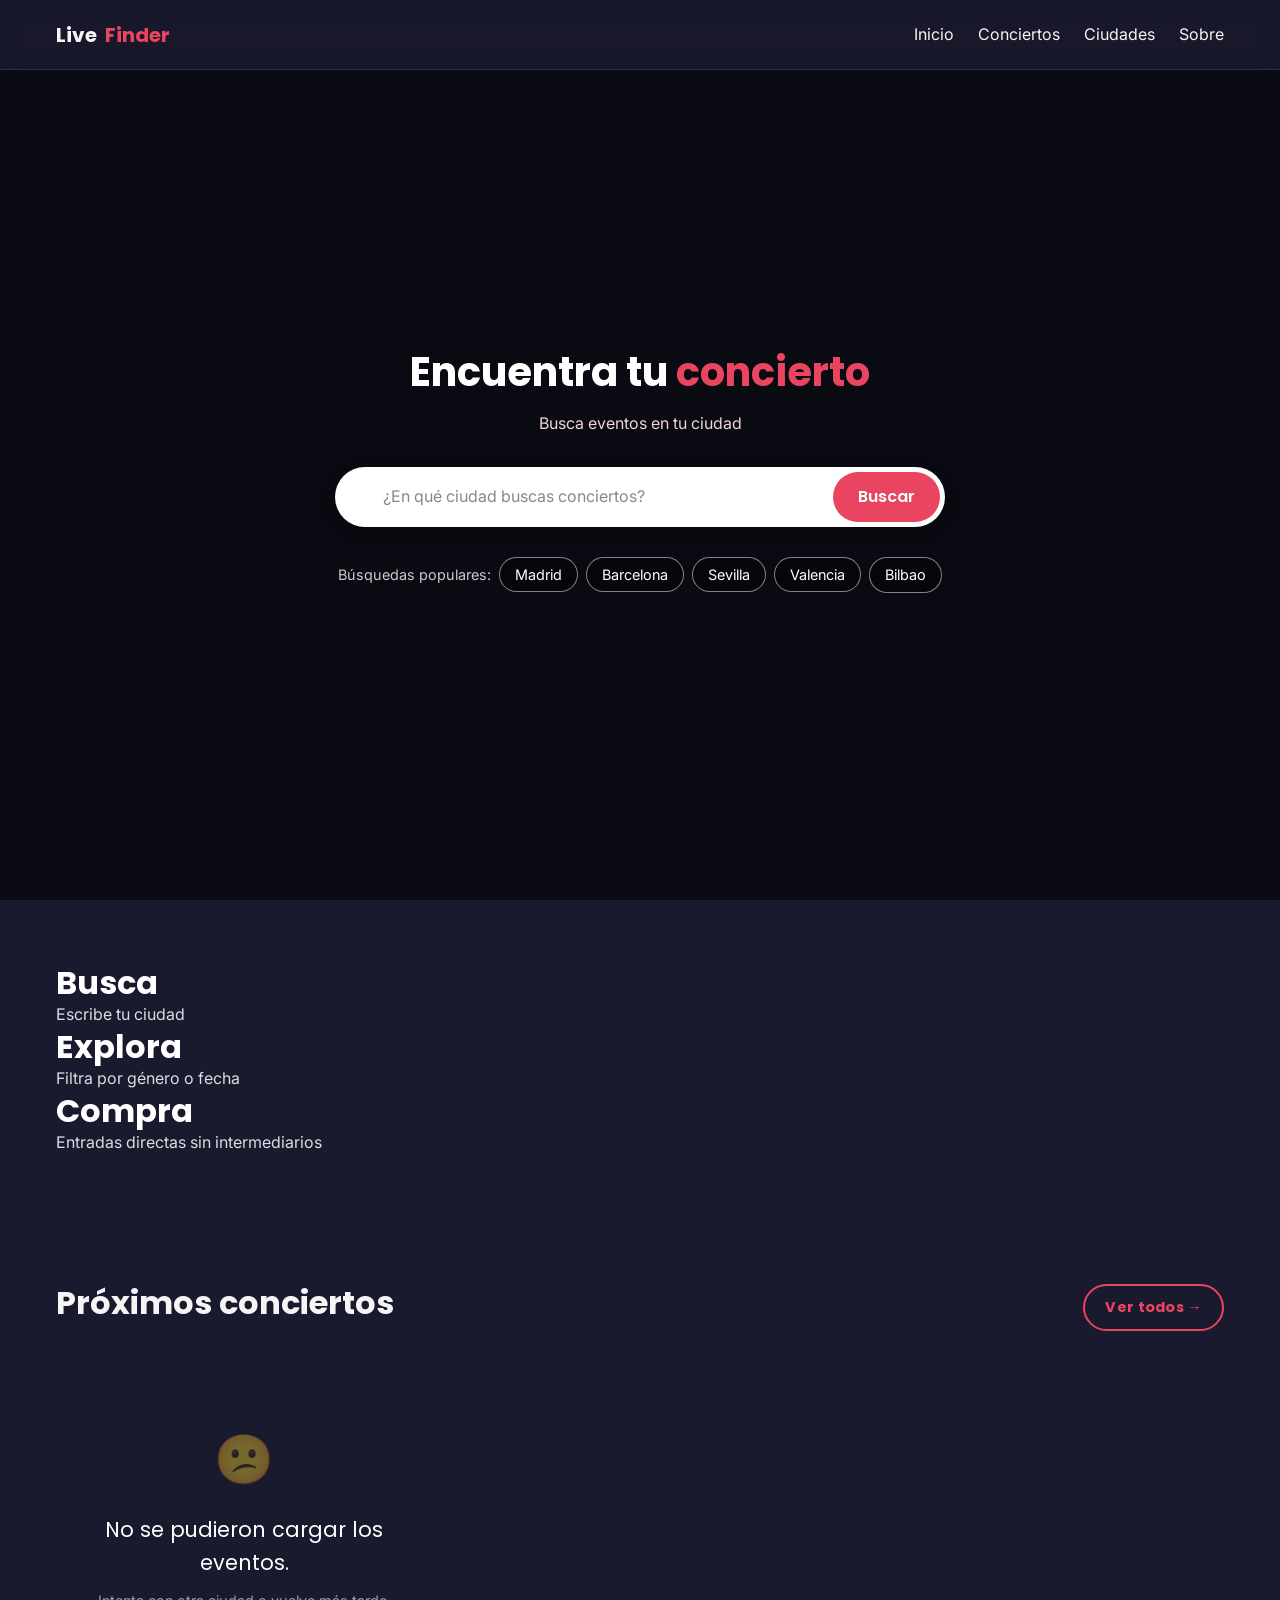
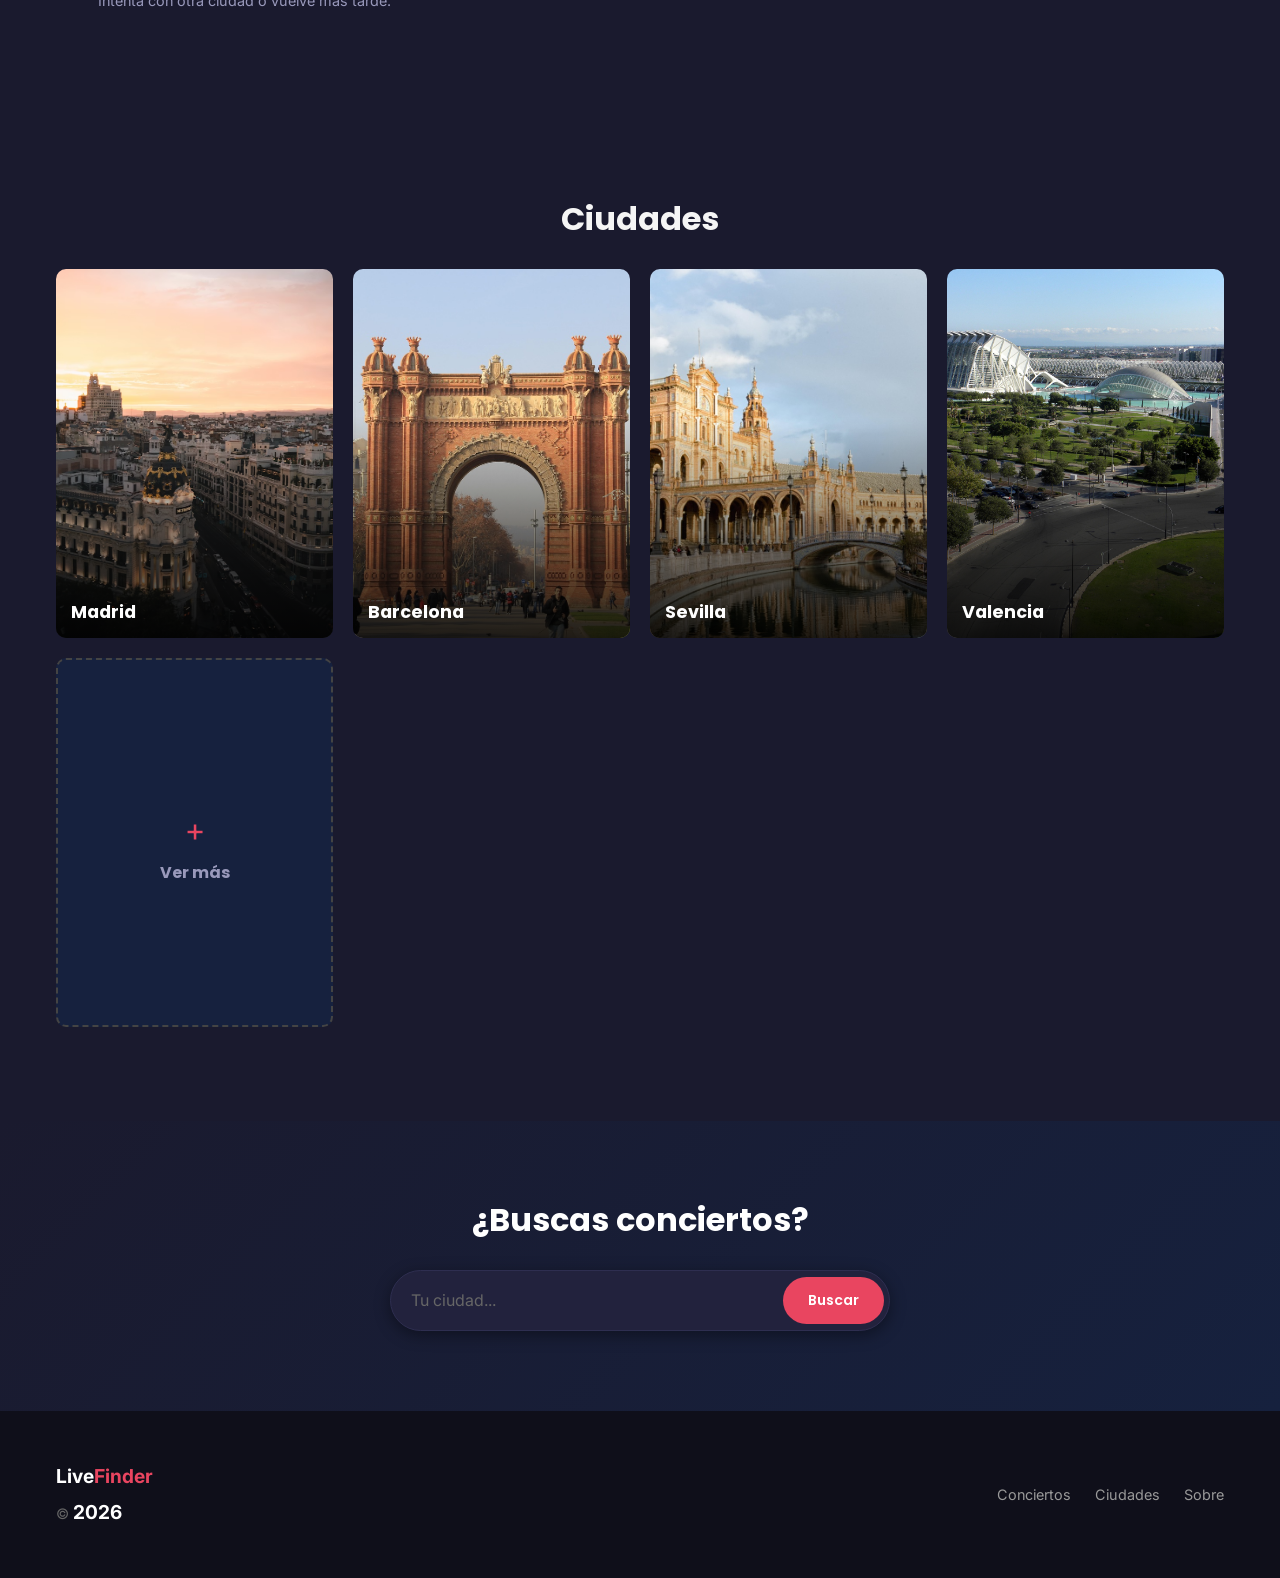
==== commit 8938c26b: "Actualizacion automatica: 20/03/2026 12:27:57,77" ====
--- a/index.html
+++ b/index.html
@@ -38,7 +38,11 @@
     HERO - Sección principal con buscador
     ========================================================================= -->
 <section class="hero">
-    <div class="container hero__content">
+    <video class="hero__video" autoplay loop muted playsinline>
+        <source src="assets/images/hero/hero-7.mp4" type="video/mp4">
+    </video>
+    <div class="hero__overlay"></div>
+    <div class="hero__content">
         <h1>Encuentra tu <span class="text-accent">concierto</span></h1>
         <p>Busca eventos en tu ciudad</p>
 
@@ -50,7 +54,6 @@
             </div>
         </form>
 
-        <!-- Accesos rápidos solo España -->
         <div class="hero__quick-cities">
             <span class="hero__quick-label">Búsquedas populares:</span>
             <ul class="hero__quick-list">
@@ -68,20 +71,24 @@
     CÓMO FUNCIONA
     ========================================================================= -->
 <section class="section how-it-works">
+    <video class="how-it-works__video" autoplay loop muted playsinline>
+        <source src="assets/images/hero/hero-5.mp4" type="video/mp4">
+    </video>
+    <div class="how-it-works__overlay"></div>
     <div class="container">
         <ul class="steps">
             <li class="step">
-                <div class="step__icon">🔍</div>
+                <div class="step__icon"></div>
                 <h3 class="step__title">Busca</h3>
                 <p class="step__text">Escribe tu ciudad</p>
             </li>
             <li class="step">
-                <div class="step__icon">🎵</div>
+                <div class="step__icon"></div>
                 <h3 class="step__title">Explora</h3>
                 <p class="step__text">Filtra por género o fecha</p>
             </li>
             <li class="step">
-                <div class="step__icon">🎟️</div>
+                <div class="step__icon"></div>
                 <h3 class="step__title">Compra</h3>
                 <p class="step__text">Entradas directas sin intermediarios</p>
             </li>
--- a/assets/css/pages.css
+++ b/assets/css/pages.css
@@ -16,26 +16,48 @@
     /* ============================================================================
     1. HERO
     ============================================================================ */
-    .hero {
-    min-height: 100vh;
-    display: flex;
-    align-items: center;
-    justify-content: center; 
-    text-align:center;
-    background-image: url('../images/hero/hero-3.jpg');
-    background-size: cover; 
-    background-position: center;
-    background-repeat: no-repeat;
-    position: relative;
-}
+        .hero {
+        min-height: 100vh;
+        display: flex;
+        align-items: center;
+        justify-content: center; 
+        text-align: center;
+        position: relative;
+        overflow: hidden;
+    }
+
+    /* Video de fondo */
+    .hero__video {
+        position: absolute;
+        top: 0;
+        left: 0;
+        width: 100%;
+        height: 100%;
+        object-fit: cover;
+        z-index: 0;
+    }
+
+    /* Overlay oscuro para que el texto sea legible */
+    .hero__overlay {
+        position: absolute;
+        top: 0;
+        left: 0;
+        width: 100%;
+        height: 100%;
+        background: rgba(0, 0, 0, 0.6);
+        z-index: 1;
+    }
 
     .hero__content {
+        position: relative;
+        z-index: 2;
         width: 100%;
         max-width: 650px;
         margin: 0 auto;
-        padding: 100px 20px 60px;   /* padding-top alto para que no tape el header fijo */
-    }
-
+        padding: 100px 20px 60px;
+    }
+
+    /* El resto de tu CSS se mantiene igual */
     .hero__content h1 {
         font-size: 2.5rem;
         color: white;
@@ -47,13 +69,12 @@
         margin-bottom: 30px;
     }
 
-    /* Buscador del hero — input y botón en fila dentro de un div blanco redondeado */
     .search-bar--hero {
-        display: flex;                /* Input y botón en la misma fila */
+        display: flex;
         align-items: center;
         background: white;
         border-radius: 50px;
-        overflow: hidden;             /* Para que el botón respete el border-radius */
+        overflow: hidden;
         padding: 5px;
         margin-bottom: 30px;
     }
@@ -64,7 +85,7 @@
     }
 
     .search-bar--hero .search-bar__input {
-        flex: 1;                      /* Ocupa todo el espacio disponible */
+        flex: 1;
         padding: 12px 10px;
         border: none;
         outline: none;
@@ -81,24 +102,23 @@
         border-radius: 50px;
         font-size: 1rem;
         cursor: pointer;
-        white-space: nowrap;          /* Evita que el texto del botón salte de línea */
+        white-space: nowrap;
     }
 
     .search-bar--hero .search-bar__btn:hover {
         background: #c73652;
     }
 
-    /* Botones de ciudades rápidas — en fila, centrados */
     .hero__quick-cities {
         display: flex;
-        flex-wrap: wrap;              /* Si no caben en una fila, bajan a la siguiente */
+        flex-wrap: wrap;
         align-items: center;
         justify-content: center;
         gap: 8px;
     }
 
     .hero__quick-label {
-        color: #999;
+        color: #ccc;
         font-size: 0.9rem;
     }
 
@@ -108,13 +128,16 @@
         justify-content: center;
         gap: 8px;
         list-style: none;
+        margin: 0;
+        padding: 0;
     }
 
     .hero__quick-btn {
         padding: 5px 15px;
         border-radius: 20px;
-        border: 1px solid #666;
-        background: transparent;
+        border: 1px solid rgba(255, 255, 255, 0.5);
+        background: rgba(0, 0, 0, 0.4);
+        backdrop-filter: blur(4px);
         color: white;
         cursor: pointer;
         font-size: 0.9rem;
@@ -125,56 +148,52 @@
         background: #e94560;
         border-color: #e94560;
     }
-
     /* ============================================================================
     2. CÓMO FUNCIONA
     ============================================================================ */
     .how-it-works {
-        background: #f5f5f5;
-        padding: 60px 0;
-        background-image: url('../images/hero/hero-5.mp4');
-        background-size: cover; 
-        background-position: center;
-        background-repeat: no-repeat;
         position: relative;
-    }
-
-    .how-it-works .section__title {
-        color: #1a1a2e;               /* Oscuro porque el fondo es claro */
-    }
-
-    .steps {
-        display: grid;
-        grid-template-columns: repeat(3, 1fr);
-        gap: 30px;
-        margin-top: 40px;
-    }
-
-    .step {
-        text-align: center;
-    }
-
-    .step__icon {
-        width: 70px;
-        height: 70px;
-        border-radius: 50%;
-        background: #1a1a2e;
-        border: 2px solid #e94560;
-        display: flex;
-        align-items: center;
-        justify-content: center;
-        font-size: 1.8rem;
-        margin: 0 auto 15px;
-    }
-
-    .step__title {
-        color: #1a1a2e;
-        margin-bottom: 8px;
-    }
-
-    .step__text {
-        color: #666;
-        font-size: 0.9rem;
+        overflow: hidden;
+    }
+
+    .how-it-works__video {
+        position: absolute;
+        top: 0;
+        left: 0;
+        width: 100%;
+        height: 100%;
+        object-fit: cover;
+        z-index: 0;
+    }
+
+    .how-it-works__overlay {
+        position: absolute;
+        top: 0;
+        left: 0;
+        width: 100%;
+        height: 100%;
+        background: rgba(26, 26, 46, 0.7);
+        z-index: 1;
+    }
+
+    .how-it-works .container {
+        position: relative;
+        z-index: 2;
+    }
+
+    /* Ajustar colores para que se vean sobre el video */
+    .how-it-works .step__title {
+        color: #fff;
+    }
+
+    .how-it-works .step__text {
+        color: rgba(255, 255, 255, 0.85);
+    }
+
+    .how-it-works .step__icon {
+        background: rgba(26, 26, 46, 0.8);
+        border-color: #e94560;
+        color: #fff;
     }
 
     /* ============================================================================
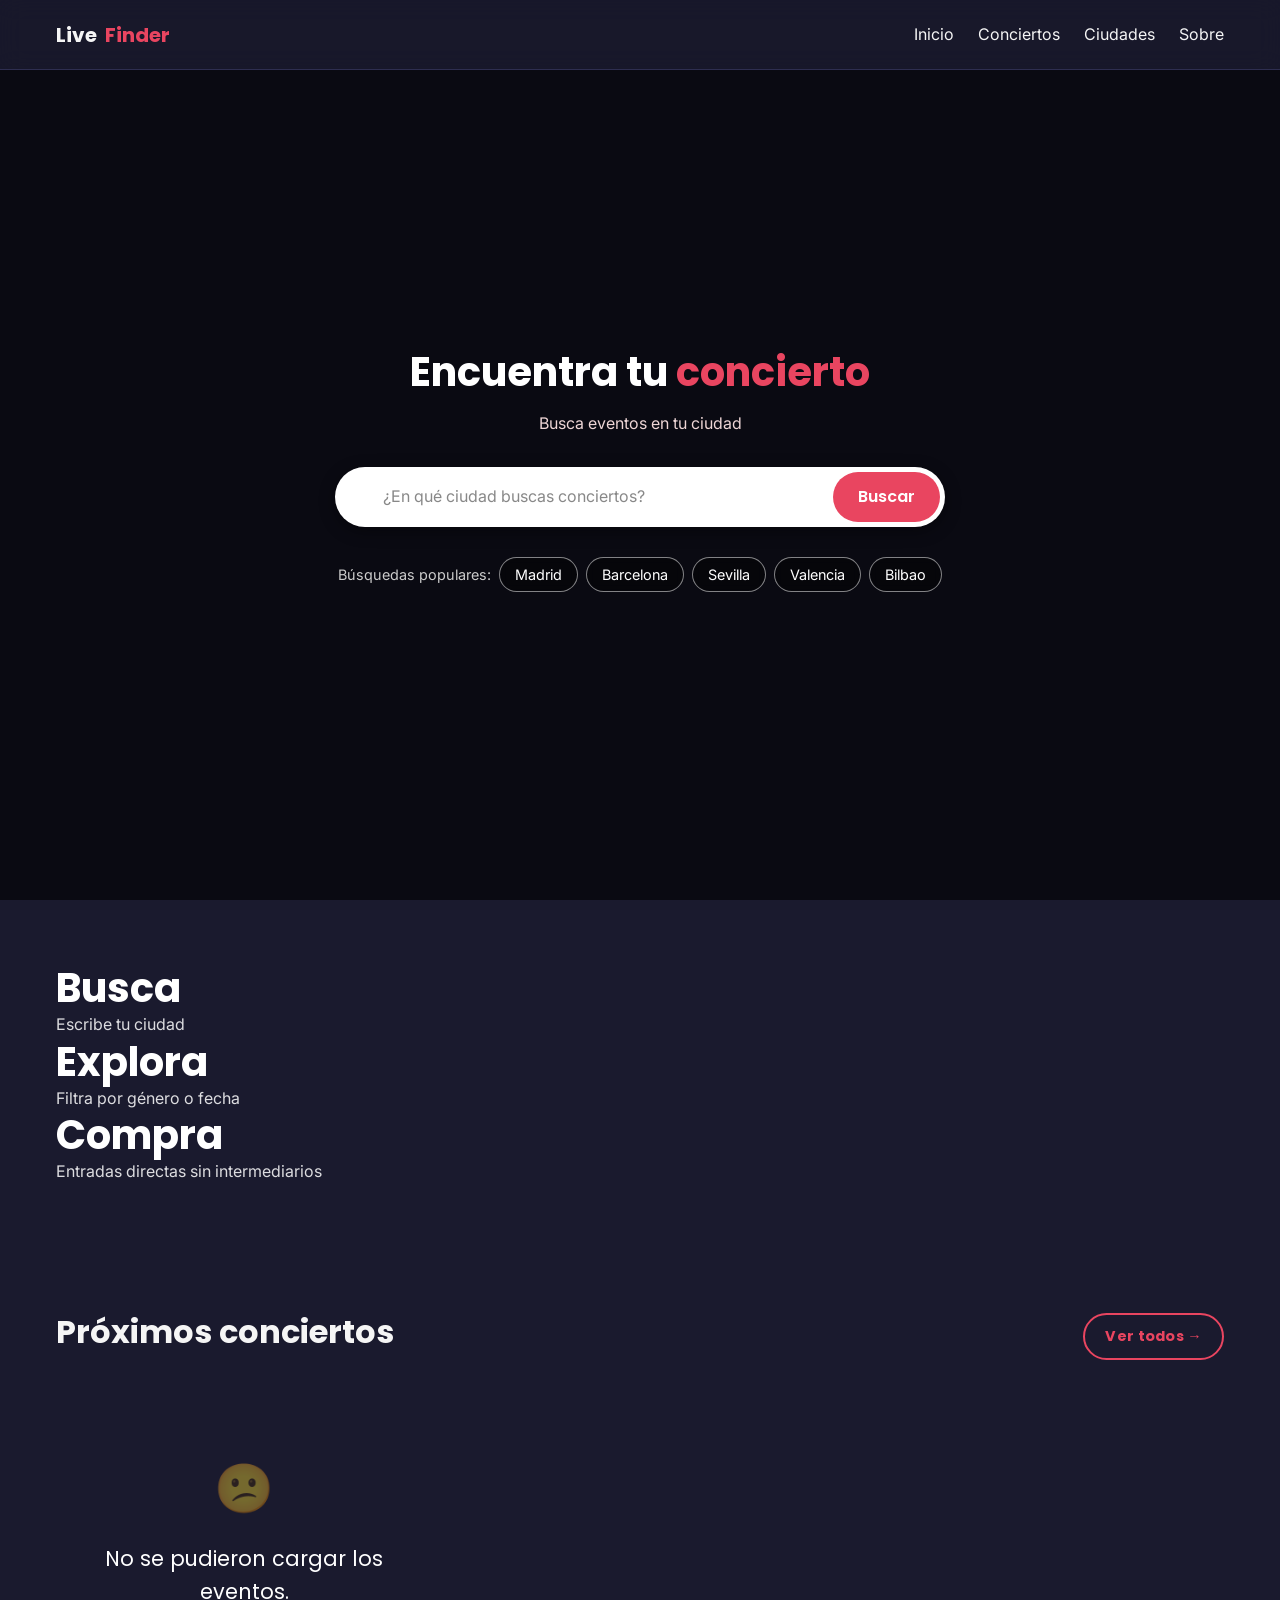
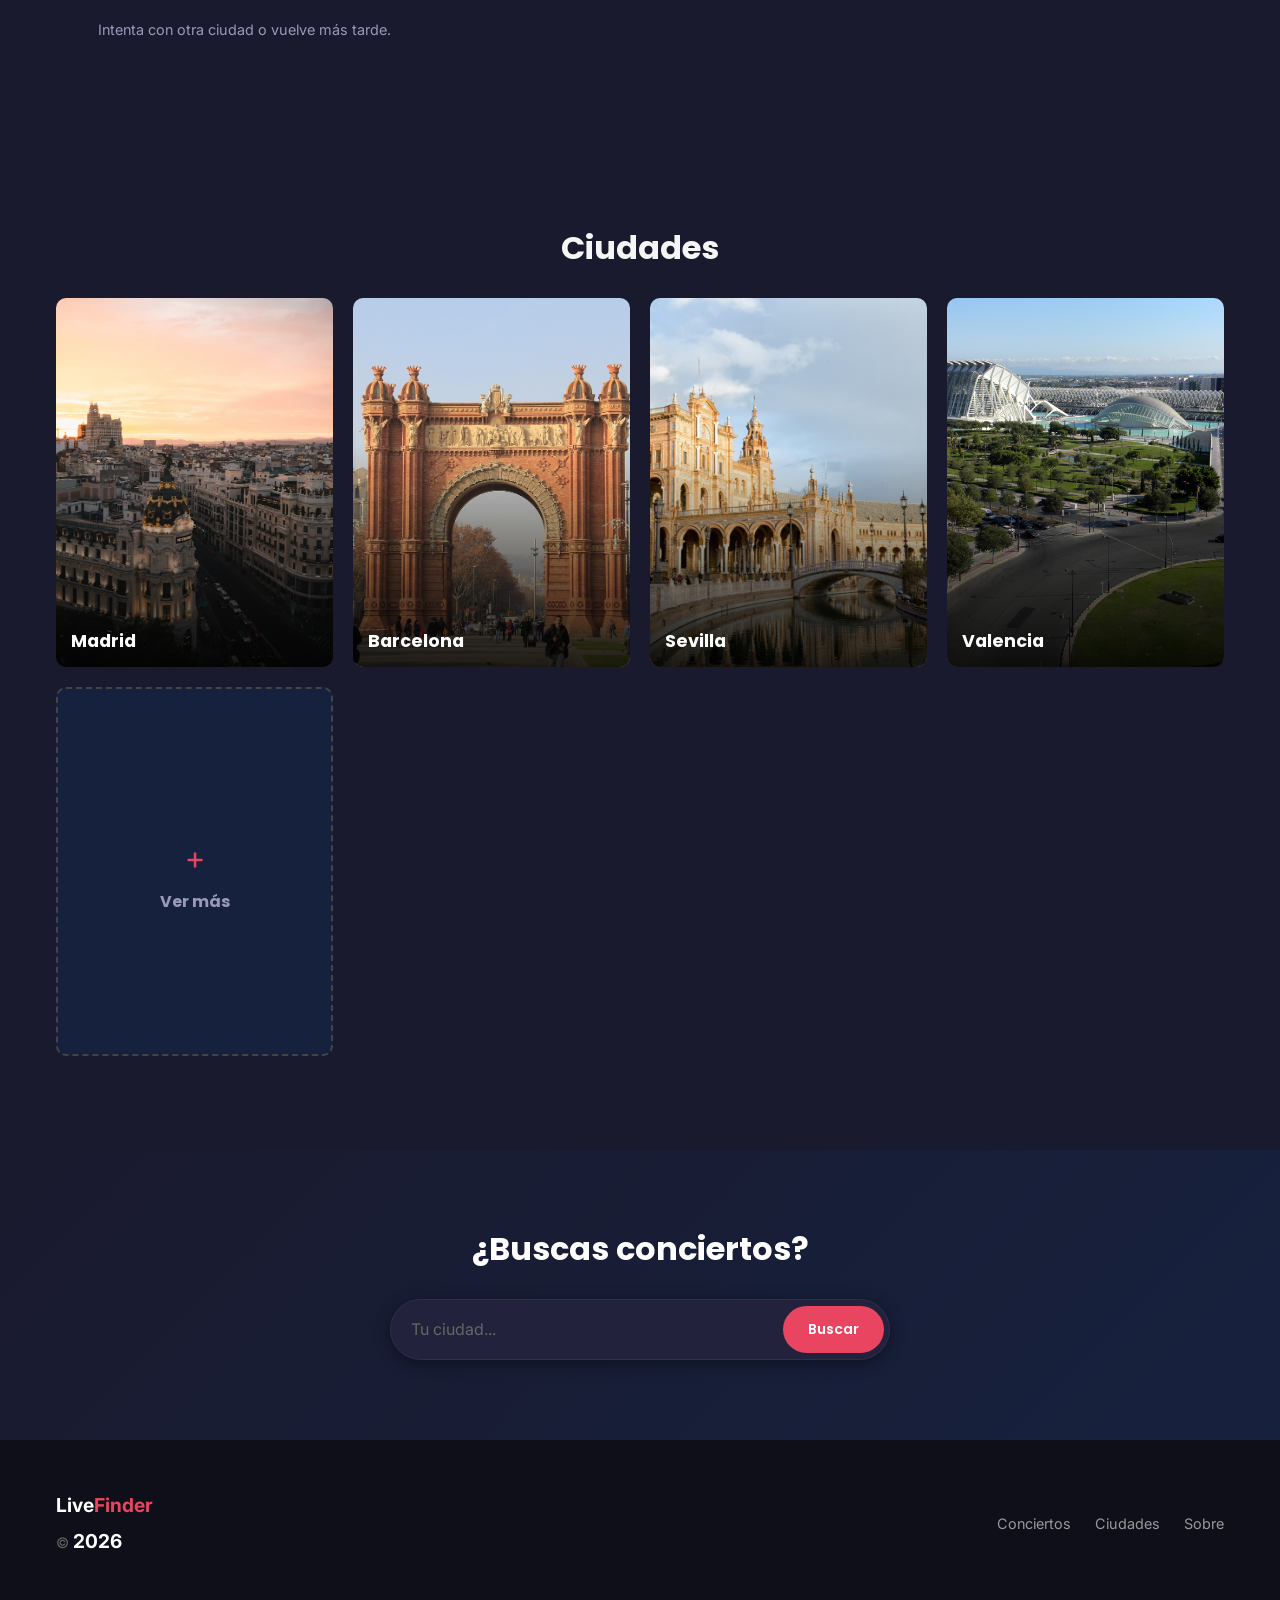
==== commit 16aee381: "Actualizacion automatica: 25/03/2026  9:44:44,57" ====
--- a/index.html
+++ b/index.html
@@ -1,209 +1,278 @@
-<!DOCTYPE html>
-<html lang="es">
-<head>
-    <meta charset="UTF-8">
-    <meta name="viewport" content="width=device-width, initial-scale=1.0">
-    <title>LiveFinder — Conciertos en tu ciudad</title>
-    <meta name="description" content="Descubre conciertos cerca de ti.">
-    <link rel="preconnect" href="https://fonts.googleapis.com">
-    <link rel="preconnect" href="https://fonts.gstatic.com" crossorigin>
-    <link href="https://fonts.googleapis.com/css2?family=Poppins:wght@600;700&family=Inter:wght@400;500&display=swap" rel="stylesheet">
-    <link rel="stylesheet" href="assets/css/base.css">
-    <link rel="stylesheet" href="assets/css/pages.css">
-</head>
-<body>
-
-<!-- =========================================================================
-    HEADER
-    ========================================================================= -->
-<header class="header">
-    <div class="container header__inner">
-        <a href="index.html" class="header__logo">
-            Live<span class="text-accent">Finder</span>
-        </a>
-        <button class="nav__toggle" id="nav-toggle">☰</button>
-        <nav>
-            <ul class="nav__list" id="nav-menu">
-                <li><a href="index.html">Inicio</a></li>
-                <li><a href="resultados.html">Conciertos</a></li>
-                <li><a href="ciudades.html">Ciudades</a></li>
-                <li><a href="sobre.html">Sobre</a></li>
-            </ul>
-        </nav>
-    </div>
-</header>
-
-
-<!-- =========================================================================
-    HERO - Sección principal con buscador
-    ========================================================================= -->
-<section class="hero">
-    <video class="hero__video" autoplay loop muted playsinline>
-        <source src="assets/images/hero/hero-7.mp4" type="video/mp4">
-    </video>
-    <div class="hero__overlay"></div>
-    <div class="hero__content">
-        <h1>Encuentra tu <span class="text-accent">concierto</span></h1>
-        <p>Busca eventos en tu ciudad</p>
-
-        <form id="hero-search-form">
-            <div class="search-bar search-bar--hero">
-                <span class="search-bar__icon"></span>
-                <input type="search" name="city" class="search-bar__input" placeholder="¿En qué ciudad buscas conciertos?" autocomplete="off" minlength="2" maxlength="50" required>
-                <button type="submit" class="search-bar__btn">Buscar</button>
-            </div>
-        </form>
-
-        <div class="hero__quick-cities">
-            <span class="hero__quick-label">Búsquedas populares:</span>
-            <ul class="hero__quick-list">
-                <li><button class="hero__quick-btn" data-city="Madrid">Madrid</button></li>
-                <li><button class="hero__quick-btn" data-city="Barcelona">Barcelona</button></li>
-                <li><button class="hero__quick-btn" data-city="Sevilla">Sevilla</button></li>
-                <li><button class="hero__quick-btn" data-city="Valencia">Valencia</button></li>
-                <li><button class="hero__quick-btn" data-city="Bilbao">Bilbao</button></li>
-            </ul>
-        </div>
-    </div>
-</section>
-
-<!-- =========================================================================
-    CÓMO FUNCIONA
-    ========================================================================= -->
-<section class="section how-it-works">
-    <video class="how-it-works__video" autoplay loop muted playsinline>
-        <source src="assets/images/hero/hero-5.mp4" type="video/mp4">
-    </video>
-    <div class="how-it-works__overlay"></div>
-    <div class="container">
-        <ul class="steps">
-            <li class="step">
-                <div class="step__icon"></div>
-                <h3 class="step__title">Busca</h3>
-                <p class="step__text">Escribe tu ciudad</p>
-            </li>
-            <li class="step">
-                <div class="step__icon"></div>
-                <h3 class="step__title">Explora</h3>
-                <p class="step__text">Filtra por género o fecha</p>
-            </li>
-            <li class="step">
-                <div class="step__icon"></div>
-                <h3 class="step__title">Compra</h3>
-                <p class="step__text">Entradas directas sin intermediarios</p>
-            </li>
-        </ul>
-    </div>
-</section>
-
-<!-- =========================================================================
-    PRÓXIMOS EVENTOS - Se rellena con JavaScript (eventos de Madrid)
-    ========================================================================= -->
-<section class="section">
-    <div class="container">
-        <div class="section__header">
-            <h2 class="section__title">Próximos conciertos</h2>
-            <a href="resultados.html" class="btn btn--outline">Ver todos →</a>
-        </div>
-        <div class="grid--events" id="featured-events-grid">
-            <div class="skeleton skeleton--card"></div>
-            <div class="skeleton skeleton--card"></div>
-            <div class="skeleton skeleton--card"></div>
-        </div>
-    </div>
-</section>
-
-<!-- =========================================================================
-    CIUDADES - Solo España
-    ========================================================================= -->
-<section class="section">
-    <div class="container">
-        <h2 class="section__title text-center">Ciudades</h2>
-        <div class="cities-grid">
-
-            <a href="resultados.html?city=Madrid" class="city-card">
-                <img src="assets/images/ciudades/madrid.jpg" alt="Madrid" class="city-card__img" loading="lazy">
-                <div class="city-card__overlay"></div>
-                <div class="city-card__content">
-                    <h3 class="city-card__name">Madrid</h3>
-                </div>
+    <!DOCTYPE html>
+    <html lang="es">
+    <head>
+        <!-- =====================================================================
+            METADATOS Y CONFIGURACIÓN DEL DOCUMENTO
+            ===================================================================== -->
+        <meta charset="UTF-8">
+        <meta name="viewport" content="width=device-width, initial-scale=1.0">
+        <title>LiveFinder — Conciertos en tu ciudad</title>
+        <meta name="description" content="Descubre conciertos cerca de ti.">
+        
+        <!-- =====================================================================
+            FUENTES GOOGLE: 
+            - Poppins: utilizada para títulos y elementos destacados (pesos 600 y 700)
+            - Inter: tipografía principal para texto general (pesos 400 y 500)
+            ===================================================================== -->
+        <link rel="preconnect" href="https://fonts.googleapis.com">
+        <link rel="preconnect" href="https://fonts.gstatic.com" crossorigin>
+        <link href="https://fonts.googleapis.com/css2?family=Poppins:wght@600;700&family=Inter:wght@400;500&display=swap" rel="stylesheet">
+        
+        <!-- =====================================================================
+            HOJAS DE ESTILO CSS
+            - base.css: estilos globales (reset CSS, tipografías, utilidades reutilizables)
+            - pages.css: estilos específicos de componentes y páginas (hero, tarjetas, etc.)
+            ===================================================================== -->
+        <link rel="stylesheet" href="assets/css/base.css">
+        <link rel="stylesheet" href="assets/css/pages.css">
+    </head>
+    <body>
+
+    <!-- =========================================================================
+        HEADER - BARRA DE NAVEGACIÓN PRINCIPAL
+        ========================================================================= -->
+    <header class="cabecera">
+        <div class="container cabecera__interior">
+            <!-- Logo del sitio: enlace a la página de inicio -->
+            <a href="index.html" class="cabecera__logo">
+                Live<span class="texto-acento">Finder</span>
             </a>
-
-            <a href="resultados.html?city=Barcelona" class="city-card">
-                <img src="assets/images/ciudades/barcelona.jpg" alt="Barcelona" class="city-card__img" loading="lazy">
-                <div class="city-card__overlay"></div>
-                <div class="city-card__content">
-                    <h3 class="city-card__name">Barcelona</h3>
-                </div>
-            </a>
-
-            <a href="resultados.html?city=Sevilla" class="city-card">
-                <img src="assets/images/ciudades/sevilla.jpg" alt="Sevilla" class="city-card__img" loading="lazy">
-                <div class="city-card__overlay"></div>
-                <div class="city-card__content">
-                    <h3 class="city-card__name">Sevilla</h3>
-                </div>
-            </a>
-
-            <a href="resultados.html?city=Valencia" class="city-card">
-                <img src="assets/images/ciudades/valencia.jpg" alt="Valencia" class="city-card__img" loading="lazy">
-                <div class="city-card__overlay"></div>
-                <div class="city-card__content">
-                    <h3 class="city-card__name">Valencia</h3>
-                </div>
-            </a>
-
-            <!-- Enlace a ver todas las ciudades -->
-            <a href="ciudades.html" class="city-card city-card--more">
-                <div class="city-card__content">
-                    <span class="city-card__more-icon">+</span>
-                    <h3 class="city-card__name">Ver más</h3>
-                </div>
-            </a>
-
-        </div>
-    </div>
-</section>
-
-<!-- =========================================================================
-    CTA - Segundo buscador al final
-    ========================================================================= -->
-<section class="section cta-section">
-    <div class="container">
-        <div class="cta-block">
-            <h2 class="cta-block__title">¿Buscas conciertos?</h2>
-            <form id="cta-search-form">
-                <div class="search-bar search-bar--cta">
-                    <input type="search" name="city" class="search-bar__input" placeholder="Tu ciudad..." autocomplete="off" required>
-                    <button type="submit" class="search-bar__btn">Buscar</button>
+            
+            <!-- Botón para menú hamburguesa en dispositivos móviles 
+                Se activa mediante JavaScript para mostrar/ocultar la navegación -->
+            <button class="nav__boton" id="nav-boton" aria-label="Menú de navegación">☰</button>
+            
+            <!-- Menú de navegación principal con enlaces a las secciones clave -->
+            <nav>
+                <ul class="nav__lista" id="nav-menu">
+                    <li><a href="index.html">Inicio</a></li>
+                    <li><a href="resultados.html">Conciertos</a></li>
+                    <li><a href="ciudades.html">Ciudades</a></li>
+                    <li><a href="sobre.html">Sobre</a></li>
+                </ul>
+            </nav>
+        </div>
+    </header>
+
+    <!-- =========================================================================
+        HERO - SECCIÓN PRINCIPAL CON BUSCADOR
+        Esta sección constituye la primera impresión visual del sitio
+        ========================================================================= -->
+    <section class="hero">
+        <!-- Video de fondo: se reproduce automáticamente en bucle sin audio 
+            para crear una experiencia visual dinámica -->
+        <video class="hero__video" autoplay loop muted playsinline>
+            <source src="assets/images/hero/hero-7.mp4" type="video/mp4">
+        </video>
+        <!-- Capa semitransparente: mejora la legibilidad del texto sobre el video -->
+        <div class="hero__capa"></div>
+        <div class="hero__contenido">
+            <!-- h1: encabezado principal de la página (solo uno por documento) -->
+            <h1>Encuentra tu <span class="texto-acento">concierto</span></h1>
+            <p>Busca eventos en tu ciudad</p>
+
+            <!-- Formulario de búsqueda principal 
+                El atributo name="city" será utilizado por JavaScript para capturar el valor -->
+            <form id="formulario-busqueda-hero">
+                <div class="buscador buscador--hero">
+                    <span class="buscador__icono"></span>
+                    <input type="search" name="city" class="buscador__campo" 
+                        placeholder="¿En qué ciudad buscas conciertos?" 
+                        autocomplete="off" minlength="2" maxlength="50" required>
+                    <button type="submit" class="buscador__boton">Buscar</button>
                 </div>
             </form>
-        </div>
-    </div>
-</section>
-
-<!-- =========================================================================
-    FOOTER
-    ========================================================================= -->
-<footer>
-    <div class="container">
-        <div>
-            <span>Live<span class="text-accent">Finder</span></span>
-            <p>© <span id="footer-year"></span></p>
-        </div>
-        <div>
-            <a href="resultados.html">Conciertos</a>
-            <a href="ciudades.html">Ciudades</a>
-            <a href="sobre.html">Sobre</a>
-        </div>
-    </div>
-</footer>
-
-<script src="assets/js/config.js"></script>
-<script src="assets/js/api.js"></script>
-<script src="assets/js/ui.js"></script>
-<script src="assets/js/search.js"></script>
-<script src="assets/js/pages.js"></script>
-
-</body>
-</html>+
+            <!-- Botones de búsqueda rápida: ciudades más populares 
+                data-city: atributo personalizado que almacena el nombre de la ciudad 
+                para ser utilizado por el evento click en JavaScript -->
+            <div class="hero__ciudades-rapidas">
+                <span class="hero__etiqueta-rapida">Búsquedas populares:</span>
+                <ul class="hero__lista-rapida">
+                    <li><button class="hero__boton-rapido" data-city="Madrid">Madrid</button></li>
+                    <li><button class="hero__boton-rapido" data-city="Barcelona">Barcelona</button></li>
+                    <li><button class="hero__boton-rapido" data-city="Sevilla">Sevilla</button></li>
+                    <li><button class="hero__boton-rapido" data-city="Valencia">Valencia</button></li>
+                    <li><button class="hero__boton-rapido" data-city="Bilbao">Bilbao</button></li>
+                </ul>
+            </div>
+        </div>
+    </section>
+
+    <!-- =========================================================================
+        CÓMO FUNCIONA - SECCIÓN EXPLICATIVA DE 3 PASOS
+        Muestra visualmente el flujo de uso de la aplicación
+        ========================================================================= -->
+    <section class="section como-funciona">
+        <!-- Video de fondo para esta sección -->
+        <video class="como-funciona__video" autoplay loop muted playsinline>
+            <source src="assets/images/hero/hero-5.mp4" type="video/mp4">
+        </video>
+        <div class="como-funciona__capa"></div>
+        <div class="container">
+            <ul class="pasos">
+                <!-- PASO 1: Búsqueda -->
+                <li class="paso">
+                    <div class="paso__icono"></div>
+                    <!-- h2: se utiliza para mantener una jerarquía correcta después del h1 -->
+                    <h2 class="paso__titulo">Busca</h2>
+                    <p class="paso__texto">Escribe tu ciudad</p>
+                </li>
+                <!-- PASO 2: Exploración -->
+                <li class="paso">
+                    <div class="paso__icono"></div>
+                    <h2 class="paso__titulo">Explora</h2>
+                    <p class="paso__texto">Filtra por género o fecha</p>
+                </li>
+                <!-- PASO 3: Compra -->
+                <li class="paso">
+                    <div class="paso__icono"></div>
+                    <h2 class="paso__titulo">Compra</h2>
+                    <p class="paso__texto">Entradas directas sin intermediarios</p>
+                </li>
+            </ul>
+        </div>
+    </section>
+
+    <!-- =========================================================================
+        PRÓXIMOS EVENTOS - SECCIÓN DE DESTACADOS
+        Contenido dinámico: se carga mediante JavaScript (eventos de Madrid por defecto)
+        Se muestran esqueletos de carga (skeleton loaders) mientras se obtienen los datos
+        ========================================================================= -->
+    <section class="section">
+        <div class="container">
+            <!-- Cabecera de la sección con título y enlace para ver todos los eventos -->
+            <div class="seccion__cabecera">
+                <h2 class="seccion__titulo">Próximos conciertos</h2>
+                <a href="resultados.html" class="boton boton--contorno">Ver todos →</a>
+            </div>
+            <!-- Contenedor donde se inyectarán dinámicamente las tarjetas de eventos 
+                id="cuadricula-eventos-destacados": identificador único para manipulación DOM -->
+            <div class="cuadricula--eventos" id="cuadricula-eventos-destacados">
+                <!-- Esqueletos de carga: mantienen la estructura visual mientras se realiza la petición API -->
+                <div class="esqueleto esqueleto--tarjeta"></div>
+                <div class="esqueleto esqueleto--tarjeta"></div>
+                <div class="esqueleto esqueleto--tarjeta"></div>
+            </div>
+        </div>
+    </section>
+
+    <!-- =========================================================================
+        CIUDADES - GALERÍA VISUAL DE CIUDADES ESPAÑOLAS
+        Muestra una selección de ciudades con imágenes de fondo
+        ========================================================================= -->
+    <section class="section">
+        <div class="container">
+            <h2 class="seccion__titulo texto-centro">Ciudades</h2>
+            <div class="cuadricula-ciudades">
+
+                <!-- Tarjeta de Madrid: enlace a resultados.html con parámetro city -->
+                <a href="resultados.html?city=Madrid" class="tarjeta-ciudad">
+                    <img src="assets/images/ciudades/madrid.jpg" alt="Madrid" 
+                        class="tarjeta-ciudad__imagen" loading="lazy">
+                    <div class="tarjeta-ciudad__capa"></div>
+                    <div class="tarjeta-ciudad__contenido">
+                        <h3 class="tarjeta-ciudad__nombre">Madrid</h3>
+                    </div>
+                </a>
+
+                <!-- Tarjeta de Barcelona -->
+                <a href="resultados.html?city=Barcelona" class="tarjeta-ciudad">
+                    <img src="assets/images/ciudades/barcelona.jpg" alt="Barcelona" 
+                        class="tarjeta-ciudad__imagen" loading="lazy">
+                    <div class="tarjeta-ciudad__capa"></div>
+                    <div class="tarjeta-ciudad__contenido">
+                        <h3 class="tarjeta-ciudad__nombre">Barcelona</h3>
+                    </div>
+                </a>
+
+                <!-- Tarjeta de Sevilla -->
+                <a href="resultados.html?city=Sevilla" class="tarjeta-ciudad">
+                    <img src="assets/images/ciudades/sevilla.jpg" alt="Sevilla" 
+                        class="tarjeta-ciudad__imagen" loading="lazy">
+                    <div class="tarjeta-ciudad__capa"></div>
+                    <div class="tarjeta-ciudad__contenido">
+                        <h3 class="tarjeta-ciudad__nombre">Sevilla</h3>
+                    </div>
+                </a>
+
+                <!-- Tarjeta de Valencia -->
+                <a href="resultados.html?city=Valencia" class="tarjeta-ciudad">
+                    <img src="assets/images/ciudades/valencia.jpg" alt="Valencia" 
+                        class="tarjeta-ciudad__imagen" loading="lazy">
+                    <div class="tarjeta-ciudad__capa"></div>
+                    <div class="tarjeta-ciudad__contenido">
+                        <h3 class="tarjeta-ciudad__nombre">Valencia</h3>
+                    </div>
+                </a>
+
+                <!-- Tarjeta especial "Ver más": redirige a la página completa de ciudades -->
+                <a href="ciudades.html" class="tarjeta-ciudad tarjeta-ciudad--mas">
+                    <div class="tarjeta-ciudad__contenido">
+                        <span class="tarjeta-ciudad__icono-mas">+</span>
+                        <h3 class="tarjeta-ciudad__nombre">Ver más</h3>
+                    </div>
+                </a>
+
+            </div>
+        </div>
+    </section>
+
+    <!-- =========================================================================
+        CTA (CALL TO ACTION) - SEGUNDO BUSCADOR
+        Ubicado al final de la página para facilitar nuevas búsquedas sin tener que volver arriba
+        ========================================================================= -->
+    <section class="section seccion-cta">
+        <div class="container">
+            <div class="bloque-cta">
+                <h2 class="bloque-cta__titulo">¿Buscas conciertos?</h2>
+                <!-- Formulario de búsqueda secundario: misma funcionalidad que el hero 
+                    Comparte el mismo ID base para ser manejado por el mismo JavaScript -->
+                <form id="formulario-busqueda-cta">
+                    <div class="buscador buscador--cta">
+                        <input type="search" name="city" class="buscador__campo" 
+                            placeholder="Tu ciudad..." autocomplete="off" required>
+                        <button type="submit" class="buscador__boton">Buscar</button>
+                    </div>
+                </form>
+            </div>
+        </div>
+    </section>
+
+    <!-- =========================================================================
+        FOOTER - PIE DE PÁGINA
+        Información de copyright y enlaces de navegación secundarios
+        ========================================================================= -->
+    <footer>
+        <div class="container">
+            <div>
+                <span>Live<span class="texto-acento">Finder</span></span>
+                <!-- El año se inserta dinámicamente mediante JavaScript 
+                    id="pie-anio": punto de inserción para document.getElementById() -->
+                <p>© <span id="pie-anio"></span></p>
+            </div>
+            <div>
+                <a href="resultados.html">Conciertos</a>
+                <a href="ciudades.html">Ciudades</a>
+                <a href="sobre.html">Sobre</a>
+            </div>
+        </div>
+    </footer>
+
+    <!-- =========================================================================
+        SCRIPTS JAVASCRIPT
+        ORDEN DE CARGA (importante para las dependencias):
+        1. config.js     - Variables de configuración (API keys, URLs, constantes)
+        2. api.js        - Funciones para llamadas a la API de conciertos
+        3. ui.js         - Funciones de manipulación del DOM (renderizado, skeletons)
+        4. search.js     - Lógica de búsqueda y manejo de eventos de formularios
+        5. pages.js      - Lógica específica para cada página del sitio (inicializaciones)
+        ========================================================================= -->
+    <script src="assets/js/config.js"></script>
+    <script src="assets/js/api.js"></script>
+    <script src="assets/js/ui.js"></script>
+    <script src="assets/js/search.js"></script>
+    <script src="assets/js/pages.js"></script>
+
+    </body>
+    </html>
--- a/assets/css/base.css
+++ b/assets/css/base.css
@@ -1,4 +1,4 @@
-    /* ============================================================
+/* ============================================================
     BASE.CSS — LiveFinder
     Contenido:
     1. Reset
@@ -177,7 +177,7 @@
     padding-block: var(--space-16);
     }
 
-    .section--sm {
+    .seccion--pequena {
     padding-block: var(--space-10);
     }
 
@@ -209,24 +209,24 @@
     h2 { font-size: var(--text-xl); }
     }
 
-    .section__title {
+    .seccion__titulo {
     font-family: var(--font-heading);
     font-size: var(--text-2xl);
     font-weight: var(--fw-bold);
     margin-bottom: var(--space-2);
     }
 
-    .section__subtitle {
+    .seccion__subtitulo {
     font-size: var(--text-md);
     color: var(--color-text-muted);
     margin-bottom: var(--space-8);
     }
 
-    .text-accent {
+    .texto-acento {
     color: var(--color-accent);
     }
 
-    .text-muted {
+    .texto-suave {
     color: var(--color-text-muted);
     font-size: var(--text-sm);
     }
@@ -238,7 +238,7 @@
 
     /* --- Botones --- */
 
-    .btn {
+    .boton {
     display: inline-flex;
     align-items: center;
     justify-content: center;
@@ -255,48 +255,48 @@
     cursor: pointer;
     }
 
-    .btn:active {
+    .boton:active {
     transform: scale(0.97);
     }
 
     /* Botón primario — Live Red */
-    .btn--primary {
+    .boton--primario {
     background-color: var(--color-accent);
     color: var(--color-text-primary);
     }
 
-    .btn--primary:hover {
+    .boton--primario:hover {
     background-color: var(--color-accent-hover);
     box-shadow: var(--shadow-accent);
     }
 
     /* Botón secundario — contorno */
-    .btn--outline {
+    .boton--contorno {
     border: 2px solid var(--color-accent);
     color: var(--color-accent);
     }
 
-    .btn--outline:hover {
+    .boton--contorno:hover {
     background-color: var(--color-accent);
     color: var(--color-text-primary);
     }
 
     /* Botón ghost — sin fondo */
-    .btn--ghost {
-    color: var(--color-text-muted);
-    }
-
-    .btn--ghost:hover {
+    .boton--fantasma {
+    color: var(--color-text-muted);
+    }
+
+    .boton--fantasma:hover {
     color: var(--color-text-primary);
     }
 
     /* Tamaños */
-    .btn--lg {
+    .boton--grande {
     padding: var(--space-4) var(--space-8);
     font-size: var(--text-md);
     }
 
-    .btn--sm {
+    .boton--pequeno {
     padding: var(--space-2) var(--space-4);
     font-size: var(--text-xs);
     }
@@ -321,18 +321,18 @@
     border-color: var(--color-accent);
     }
 
-    .card__image {
+    .tarjeta__imagen {
     width: 100%;
     aspect-ratio: 16 / 9;
     object-fit: cover;
     background-color: var(--color-secondary);
     }
 
-    .card__body {
+    .tarjeta__cuerpo {
     padding: var(--space-4);
     }
 
-    .card__date {
+    .tarjeta__fecha {
     font-size: var(--text-xs);
     font-weight: var(--fw-semibold);
     color: var(--color-accent);
@@ -341,7 +341,7 @@
     margin-bottom: var(--space-2);
     }
 
-    .card__title {
+    .tarjeta__titulo {
     font-family: var(--font-heading);
     font-size: var(--text-md);
     font-weight: var(--fw-semibold);
@@ -354,7 +354,7 @@
     overflow: hidden;
     }
 
-    .card__venue {
+    .tarjeta__recinto {
     font-size: var(--text-sm);
     color: var(--color-text-muted);
     display: flex;
@@ -362,7 +362,7 @@
     gap: var(--space-1);
     }
 
-    .card__footer {
+    .tarjeta__pie {
     padding: var(--space-3) var(--space-4);
     border-top: 1px solid var(--color-border);
     display: flex;
@@ -370,7 +370,7 @@
     justify-content: space-between;
     }
 
-    .card__city {
+    .tarjeta__ciudad {
     font-size: var(--text-xs);
     color: var(--color-text-muted);
     font-weight: var(--fw-medium);
@@ -379,7 +379,7 @@
 
     /* --- Buscador --- */
 
-    .search-bar {
+    .buscador {
     display: flex;
     align-items: center;
     background-color: var(--color-surface);
@@ -390,11 +390,11 @@
     transition: box-shadow var(--transition-base);
     }
 
-    .search-bar:focus-within {
+    .buscador:focus-within {
     box-shadow: var(--shadow-accent);
     }
 
-    .search-bar__input {
+    .buscador__campo {
     flex: 1;
     background: transparent;
     color: var(--color-text-dark);
@@ -403,11 +403,11 @@
     padding: var(--space-2) var(--space-2);
     }
 
-    .search-bar__input::placeholder {
+    .buscador__campo::placeholder {
     color: #888;
     }
 
-    .search-bar__btn {
+    .buscador__boton {
     background-color: var(--color-accent);
     color: white;
     border-radius: var(--radius-full);
@@ -420,7 +420,7 @@
     white-space: nowrap;
     }
 
-    .search-bar__btn:hover {
+    .buscador__boton:hover {
     background-color: var(--color-accent-hover);
     box-shadow: var(--shadow-accent);
     }
@@ -428,7 +428,7 @@
 
     /* --- Badges / etiquetas --- */
 
-    .badge {
+    .etiqueta {
     display: inline-block;
     padding: var(--space-1) var(--space-3);
     border-radius: var(--radius-full);
@@ -438,13 +438,13 @@
     text-transform: uppercase;
     }
 
-    .badge--accent {
+    .etiqueta--acento {
     background-color: rgba(233, 69, 96, 0.15);
     color: var(--color-accent);
     border: 1px solid rgba(233, 69, 96, 0.3);
     }
 
-    .badge--muted {
+    .etiqueta--suave {
     background-color: var(--color-border);
     color: var(--color-text-muted);
     }
@@ -452,7 +452,7 @@
 
     /* --- Skeleton loader --- */
 
-    .skeleton {
+    .esqueleto {
     background: linear-gradient(
         90deg,
         var(--color-bg-elevated) 25%,
@@ -460,22 +460,22 @@
         var(--color-bg-elevated) 75%
     );
     background-size: 200% 100%;
-    animation: skeleton-pulse 1.5s ease-in-out infinite;
+    animation: esqueleto-pulso 1.5s ease-in-out infinite;
     border-radius: var(--radius-md);
     }
 
-    .skeleton--card {
+    .esqueleto--tarjeta {
     height: 280px;
     border-radius: var(--radius-lg);
     }
 
-    .skeleton--text {
+    .esqueleto--texto {
     height: 1em;
     width: 70%;
     margin-bottom: var(--space-2);
     }
 
-    .skeleton--text-short {
+    .esqueleto--texto-corto {
     height: 1em;
     width: 40%;
     }
@@ -483,26 +483,26 @@
 
     /* --- Estado vacío / error --- */
 
-    .empty-state {
+    .estado-vacio {
     text-align: center;
     padding: var(--space-20) var(--space-4);
     color: var(--color-text-muted);
     }
 
-    .empty-state__icon {
+    .estado-vacio__icono {
     font-size: 3rem;
     margin-bottom: var(--space-4);
     opacity: 0.4;
     }
 
-    .empty-state__title {
+    .estado-vacio__titulo {
     font-family: var(--font-heading);
     font-size: var(--text-xl);
     color: var(--color-text-primary);
     margin-bottom: var(--space-2);
     }
 
-    .empty-state__text {
+    .estado-vacio__texto {
     font-size: var(--text-sm);
     max-width: 320px;
     margin-inline: auto;
@@ -513,7 +513,7 @@
     6. HEADER Y NAVEGACIÓN
     ============================================================ */
 
-    .header {
+    .cabecera {
     position: fixed;
     top: 0;
     left: 0;
@@ -527,14 +527,14 @@
     transition: background-color var(--transition-base);
     }
 
-    .header__inner {
+    .cabecera__interior {
     height: 100%;
     display: flex;
     align-items: center;
     justify-content: space-between;
     }
 
-    .header__logo {
+    .cabecera__logo {
     display: flex;
     align-items: center;
     gap: var(--space-2);
@@ -544,18 +544,18 @@
     color: var(--color-text-primary);
     }
 
-    .header__logo img {
+    .cabecera__logo img {
     height: 36px;
     width: auto;
     }
 
-    .nav__list {
+    .nav__lista {
     display: flex;
     align-items: center;
     gap: var(--space-6);
     }
 
-    .nav__link {
+    .nav__enlace {
     font-family: var(--font-heading);
     font-weight: var(--fw-medium);
     font-size: var(--text-sm);
@@ -564,7 +564,7 @@
     position: relative;
     }
 
-    .nav__link::after {
+    .nav__enlace::after {
     content: '';
     position: absolute;
     bottom: -4px;
@@ -575,18 +575,18 @@
     transition: width var(--transition-base);
     }
 
-    .nav__link:hover,
-    .nav__link--active {
-    color: var(--color-text-primary);
-    }
-
-    .nav__link:hover::after,
-    .nav__link--active::after {
+    .nav__enlace:hover,
+    .nav__enlace--activo {
+    color: var(--color-text-primary);
+    }
+
+    .nav__enlace:hover::after,
+    .nav__enlace--activo::after {
     width: 100%;
     }
 
     /* Menú hamburguesa (móvil) */
-    .nav__toggle {
+    .nav__boton {
     display: none;
     flex-direction: column;
     gap: 5px;
@@ -594,7 +594,7 @@
     cursor: pointer;
     }
 
-    .nav__toggle span {
+    .nav__boton span {
     display: block;
     width: 24px;
     height: 2px;
@@ -604,11 +604,11 @@
     }
 
     @media (max-width: 768px) {
-    .nav__toggle {
+    .nav__boton {
         display: flex;
     }
 
-    .nav__list {
+    .nav__lista {
         position: fixed;
         top: var(--header-height);
         left: 0;
@@ -625,13 +625,13 @@
         transition: transform var(--transition-base), opacity var(--transition-base);
     }
 
-    .nav__list--open {
+    .nav__lista--abierta {
         transform: translateY(0);
         opacity: 1;
         pointer-events: all;
     }
 
-    .nav__link {
+    .nav__enlace {
         font-size: var(--text-md);
     }
     }
@@ -737,25 +737,25 @@
     ============================================================ */
 
     /* Grids */
-    .grid--events {
+    .cuadricula--eventos {
     display: grid;
     grid-template-columns: repeat(auto-fill, minmax(280px, 1fr));
     gap: var(--space-6);
     }
 
     @media (max-width: 480px) {
-    .grid--events {
+    .cuadricula--eventos {
         grid-template-columns: 1fr;
     }
     }
 
-    /* Espaciado de página (compensa el header fijo) */
-    .page-offset {
+    /* Espaciado de página (compensa el cabecera fijo) */
+    .desplazamiento-pagina {
     padding-top: var(--header-height);
     }
 
     /* Visibilidad */
-    .sr-only {
+    .solo-lector {
     position: absolute;
     width: 1px;
     height: 1px;
@@ -768,12 +768,12 @@
     }
 
     /* Alineación de texto */
-    .text-center { text-align: center; }
-    .text-left   { text-align: left; }
+    .texto-centro { text-align: center; }
+    .texto-izquierda   { text-align: left; }
 
     /* Flex helpers */
     .flex         { display: flex; }
-    .flex-center  { display: flex; align-items: center; justify-content: center; }
+    .flex-centro  { display: flex; align-items: center; justify-content: center; }
     .gap-2        { gap: var(--space-2); }
     .gap-4        { gap: var(--space-4); }
 
@@ -802,7 +802,7 @@
     10. ANIMACIONES GLOBALES
     ============================================================ */
 
-    @keyframes skeleton-pulse {
+    @keyframes esqueleto-pulso {
     0%   { background-position: 200% 0; }
     100% { background-position: -200% 0; }
     }
@@ -817,6 +817,6 @@
     to   { opacity: 1; }
     }
 
-    .animate-fade-in {
+    .animar-entrada {
     animation: fade-in 0.4s ease forwards;
-    }
+    }
--- a/assets/css/pages.css
+++ b/assets/css/pages.css
@@ -1,4 +1,4 @@
-    /* ============================================================================
+/* ============================================================================
     ARCHIVO: pages.css
     Estilos específicos de cada página. Se carga después de base.css.
 
@@ -38,7 +38,7 @@
     }
 
     /* Overlay oscuro para que el texto sea legible */
-    .hero__overlay {
+    .hero__capa {
         position: absolute;
         top: 0;
         left: 0;
@@ -48,7 +48,7 @@
         z-index: 1;
     }
 
-    .hero__content {
+    .hero__contenido {
         position: relative;
         z-index: 2;
         width: 100%;
@@ -58,18 +58,18 @@
     }
 
     /* El resto de tu CSS se mantiene igual */
-    .hero__content h1 {
+    .hero__contenido h1 {
         font-size: 2.5rem;
         color: white;
         margin-bottom: 15px;
     }
 
-    .hero__content p {
+    .hero__contenido p {
         color: #eed6d6;
         margin-bottom: 30px;
     }
 
-    .search-bar--hero {
+    .buscador--hero {
         display: flex;
         align-items: center;
         background: white;
@@ -79,12 +79,12 @@
         margin-bottom: 30px;
     }
 
-    .search-bar--hero .search-bar__icon {
+    .buscador--hero .buscador__icono {
         padding: 0 10px 0 15px;
         font-size: 1.1rem;
     }
 
-    .search-bar--hero .search-bar__input {
+    .buscador--hero .buscador__campo {
         flex: 1;
         padding: 12px 10px;
         border: none;
@@ -94,7 +94,7 @@
         color: #333;
     }
 
-    .search-bar--hero .search-bar__btn {
+    .buscador--hero .buscador__boton {
         padding: 12px 25px;
         background: #e94560;
         color: white;
@@ -105,11 +105,11 @@
         white-space: nowrap;
     }
 
-    .search-bar--hero .search-bar__btn:hover {
+    .buscador--hero .buscador__boton:hover {
         background: #c73652;
     }
 
-    .hero__quick-cities {
+    .hero__ciudades-rapidas {
         display: flex;
         flex-wrap: wrap;
         align-items: center;
@@ -117,12 +117,12 @@
         gap: 8px;
     }
 
-    .hero__quick-label {
+    .hero__etiqueta-rapida {
         color: #ccc;
         font-size: 0.9rem;
     }
 
-    .hero__quick-list {
+    .hero__lista-rapida {
         display: flex;
         flex-wrap: wrap;
         justify-content: center;
@@ -132,7 +132,7 @@
         padding: 0;
     }
 
-    .hero__quick-btn {
+    .hero__boton-rapido {
         padding: 5px 15px;
         border-radius: 20px;
         border: 1px solid rgba(255, 255, 255, 0.5);
@@ -144,19 +144,19 @@
         transition: background 0.2s, border-color 0.2s;
     }
 
-    .hero__quick-btn:hover {
+    .hero__boton-rapido:hover {
         background: #e94560;
         border-color: #e94560;
     }
     /* ============================================================================
     2. CÓMO FUNCIONA
     ============================================================================ */
-    .how-it-works {
+    .como-funciona {
         position: relative;
         overflow: hidden;
     }
 
-    .how-it-works__video {
+    .como-funciona__video {
         position: absolute;
         top: 0;
         left: 0;
@@ -166,7 +166,7 @@
         z-index: 0;
     }
 
-    .how-it-works__overlay {
+    .como-funciona__capa {
         position: absolute;
         top: 0;
         left: 0;
@@ -176,21 +176,21 @@
         z-index: 1;
     }
 
-    .how-it-works .container {
+    .como-funciona .container {
         position: relative;
         z-index: 2;
     }
 
     /* Ajustar colores para que se vean sobre el video */
-    .how-it-works .step__title {
+    .como-funciona .paso__titulo {
         color: #fff;
     }
 
-    .how-it-works .step__text {
+    .como-funciona .paso__texto {
         color: rgba(255, 255, 255, 0.85);
     }
 
-    .how-it-works .step__icon {
+    .como-funciona .paso__icono {
         background: rgba(26, 26, 46, 0.8);
         border-color: #e94560;
         color: #fff;
@@ -199,21 +199,21 @@
     /* ============================================================================
     3. EVENTOS
     ============================================================================ */
-    .section__header {
+    .seccion__cabecera {
         display: flex;
         justify-content: space-between;
         align-items: center;
         margin-bottom: 30px;
     }
 
-    .grid--events {
+    .cuadricula--eventos {
         display: grid;
         grid-template-columns: repeat(3, 1fr);
         gap: 20px;
     }
 
     /* Skeleton: caja animada que simula una card mientras carga */
-    .skeleton--card {
+    .esqueleto--tarjeta {
         height: 250px;
         background: #22223d;
         border-radius: 10px;
@@ -240,17 +240,17 @@
         border-color: #e94560;
     }
 
-    .card__image {
+    .tarjeta__imagen {
         width: 100%;
         height: 160px;
         object-fit: cover;
     }
 
-    .card__body {
+    .tarjeta__cuerpo {
         padding: 15px;
     }
 
-    .card__date {
+    .tarjeta__fecha {
         color: #e94560;
         font-size: 0.8rem;
         font-weight: bold;
@@ -258,7 +258,7 @@
         margin-bottom: 5px;
     }
 
-    .card__title {
+    .tarjeta__titulo {
         color: white;
         font-size: 1rem;
         margin-bottom: 5px;
@@ -269,12 +269,12 @@
         overflow: hidden;
     }
 
-    .card__venue {
+    .tarjeta__recinto {
         color: #9999bb;
         font-size: 0.85rem;
     }
 
-    .card__footer {
+    .tarjeta__pie {
         padding: 10px 15px;
         border-top: 1px solid #2e2e50;
         display: flex;
@@ -282,7 +282,7 @@
         align-items: center;
     }
 
-    .card__city {
+    .tarjeta__ciudad {
         color: #9999bb;
         font-size: 0.8rem;
     }
@@ -292,14 +292,14 @@
     Las cards tienen imagen de fondo + capa oscura + texto encima.
     Usamos position: relative en la card y absolute en el overlay y el texto.
     ============================================================================ */
-    .cities-grid {
+    .cuadricula-ciudades {
         display: grid;
         grid-template-columns: repeat(4, 1fr);   /* 4 columnas en escritorio */
         gap: 20px;
         margin: 30px 0;
     }
 
-    .city-card {
+    .tarjeta-ciudad {
         position: relative;
         display: block;
         border-radius: 10px;
@@ -309,31 +309,31 @@
         background: #1a1a2e;          /* Color si la imagen no carga */
     }
 
-    .city-card__img {
+    .tarjeta-ciudad__imagen {
         width: 100%;
         height: 100%;
         object-fit: cover;            /* Llena sin deformarse */
         transition: transform 0.3s;
     }
 
-    .city-card:hover .city-card__img {
+    .tarjeta-ciudad:hover .tarjeta-ciudad__imagen {
         transform: scale(1.06);
     }
 
     /* Capa oscura sobre la imagen para que el texto se lea */
-    .city-card__overlay {
+    .tarjeta-ciudad__capa {
         position: absolute;
         inset: 0;                     /* Cubre toda la card */
         background: linear-gradient(to top, rgba(0,0,0,0.85) 0%, transparent 60%);
         transition: background 0.3s;
     }
 
-    .city-card:hover .city-card__overlay {
+    .tarjeta-ciudad:hover .tarjeta-ciudad__capa {
         background: linear-gradient(to top, rgba(233,69,96,0.7) 0%, transparent 60%);
     }
 
     /* Texto pegado al borde inferior */
-    .city-card__content {
+    .tarjeta-ciudad__contenido {
         position: absolute;
         bottom: 0;
         left: 0;
@@ -341,14 +341,14 @@
         padding: 15px;
     }
 
-    .city-card__name {
+    .tarjeta-ciudad__nombre {
         color: white;
         font-size: 1.1rem;
         font-weight: bold;
         margin: 0;
     }
 
-    .city-card__country {
+    .tarjeta-ciudad__pais {
         color: rgba(255,255,255,0.7);
         font-size: 0.8rem;
         display: block;
@@ -356,7 +356,7 @@
     }
 
     /* Card especial "Ver más" — sin imagen, solo texto centrado */
-    .city-card--more {
+    .tarjeta-ciudad--mas {
         display: flex;
         align-items: center;
         justify-content: center;
@@ -364,54 +364,54 @@
         background: #16213e;
     }
 
-    .city-card--more .city-card__content {
+    .tarjeta-ciudad--mas .tarjeta-ciudad__contenido {
         position: static;             /* Vuelve al flujo normal, no se pega abajo */
         text-align: center;
         padding: 20px;
     }
 
-    .city-card__more-icon {
+    .tarjeta-ciudad__icono-mas {
         display: block;
         font-size: 2rem;
         color: #e94560;
         margin-bottom: 8px;
     }
 
-    .city-card--more:hover {
+    .tarjeta-ciudad--mas:hover {
         border-color: #e94560;
     }
 
-    .city-card--more .city-card__name {
+    .tarjeta-ciudad--mas .tarjeta-ciudad__nombre {
         color: #9999bb;
         font-size: 1rem;
     }
 
-    .city-card--more:hover .city-card__name {
+    .tarjeta-ciudad--mas:hover .tarjeta-ciudad__nombre {
         color: #e94560;
     }
 
     /* ============================================================================
     5. CTA
     ============================================================================ */
-    .cta-section {
+    .seccion-cta {
         background: linear-gradient(135deg, #1a1a2e, #16213e);
         padding: 80px 0;
         text-align: center;
     }
 
-    .cta-block {
+    .bloque-cta {
         max-width: 500px;
         margin: 0 auto;
     }
 
-    .cta-block__title {
+    .bloque-cta__titulo {
         color: white;
         font-size: 2rem;
         margin-bottom: 30px;
     }
 
     /* Buscador del CTA — igual que el hero pero con fondo oscuro */
-    .search-bar--cta {
+    .buscador--cta {
         display: flex;
         align-items: center;
         background: #22223d;
@@ -421,7 +421,7 @@
         padding: 5px;
     }
 
-    .search-bar--cta .search-bar__input {
+    .buscador--cta .buscador__campo {
         flex: 1;
         padding: 12px 15px;
         border: none;
@@ -431,11 +431,11 @@
         font-size: 1rem;
     }
 
-    .search-bar--cta .search-bar__input::placeholder {
+    .buscador--cta .buscador__campo::placeholder {
         color: #666;
     }
 
-    .search-bar--cta .search-bar__btn {
+    .buscador--cta .buscador__boton {
         padding: 12px 25px;
         background: #e94560;
         color: white;
@@ -445,7 +445,7 @@
         white-space: nowrap;
     }
 
-    .search-bar--cta .search-bar__btn:hover {
+    .buscador--cta .buscador__boton:hover {
         background: #c73652;
     }
 
@@ -491,21 +491,21 @@
     ============================================================================ */
 
     /* Cabecera de páginas interiores (resultados, ciudades, sobre) */
-    .page-hero {
+    .cabecera-pagina {
         background: linear-gradient(135deg, #1a1a2e, #0f3460);
-        padding: 120px 0 60px;        /* padding-top alto para no tapar el header fijo */
+        padding: 120px 0 60px;        /* padding-top alto para no tapar el cabecera fijo */
         text-align: center;
     }
 
     /* Barra de búsqueda compacta en resultados.html */
-    .results-search-bar {
+    .barra-busqueda-resultados {
         background: #22223d;
-        padding: 90px 0 20px;   /* padding-top alto para no quedar tapado por el header fijo (70px) */
+        padding: 90px 0 20px;   /* padding-top alto para no quedar tapado por el cabecera fijo (70px) */
         border-bottom: 1px solid #2e2e50;
     }
 
     /* Buscador dentro de la barra de resultados */
-    .results-search-bar .search-bar {
+    .barra-busqueda-resultados .buscador {
         display: flex;
         align-items: center;
         background: #1a1a2e;
@@ -516,7 +516,7 @@
         max-width: 500px;
     }
 
-    .results-search-bar .search-bar__input {
+    .barra-busqueda-resultados .buscador__campo {
         flex: 1;
         padding: 10px 15px;
         border: none;
@@ -526,11 +526,11 @@
         font-size: 1rem;
     }
 
-    .results-search-bar .search-bar__input::placeholder {
+    .barra-busqueda-resultados .buscador__campo::placeholder {
         color: #666;
     }
 
-    .results-search-bar .search-bar__btn {
+    .barra-busqueda-resultados .buscador__boton {
         padding: 10px 20px;
         background: #e94560;
         color: white;
@@ -540,7 +540,7 @@
     }
 
     /* Cabecera de resultados: título a la izquierda, filtros a la derecha */
-    .results-header {
+    .cabecera-resultados {
         display: flex;
         justify-content: space-between;
         align-items: center;
@@ -549,12 +549,12 @@
         gap: 15px;
     }
 
-    .results-filters {
+    .filtros-resultados {
         display: flex;
         gap: 10px;
     }
 
-    .results-filters select {
+    .filtros-resultados select {
         padding: 8px 12px;
         background: #22223d;
         color: white;
@@ -564,30 +564,30 @@
     }
 
     /* Estado vacío (cuando no hay resultados o no se ha buscado) */
-    .empty-state {
+    .estado-vacio {
         text-align: center;
         padding: 60px 20px;
         color: #9999bb;
     }
 
-    .empty-state__icon {
+    .estado-vacio__icono {
         font-size: 3rem;
         display: block;
         margin-bottom: 15px;
     }
 
-    .empty-state__title {
+    .estado-vacio__titulo {
         font-size: 1.3rem;
         color: white;
         margin-bottom: 10px;
     }
 
-    .empty-state__text {
+    .estado-vacio__texto {
         font-size: 0.9rem;
     }
 
     /* Botones y clases de utilidad */
-    .btn {
+    .boton {
         display: inline-block;
         padding: 10px 20px;
         border-radius: 50px;
@@ -599,33 +599,33 @@
         transition: background 0.2s, color 0.2s;
     }
 
-    .btn--primary {
+    .boton--primario {
         background: #e94560;
         color: white;
     }
 
-    .btn--primary:hover {
+    .boton--primario:hover {
         background: #c73652;
     }
 
-    .btn--outline {
+    .boton--contorno {
         background: transparent;
         color: #e94560;
         border: 2px solid #e94560;
     }
 
-    .btn--outline:hover {
+    .boton--contorno:hover {
         background: #e94560;
         color: white;
     }
 
-    .btn--sm {
+    .boton--pequeno {
         padding: 6px 14px;
         font-size: 0.8rem;
     }
 
     /* Página de detalle de evento */
-    .event-detail__img {
+    .detalle-evento__imagen {
         width: 100%;
         max-height: 400px;
         object-fit: cover;
@@ -633,23 +633,23 @@
         margin-bottom: 2rem;
     }
 
-    .event-detail__title {
+    .detalle-evento__titulo {
         font-size: 2rem;
         color: white;
         margin-bottom: 1.5rem;
     }
 
-    .event-detail__info {
+    .detalle-evento__info {
         display: flex;
         flex-direction: column;
         gap: 10px;
         margin-bottom: 1.5rem;
     }
 
-    .event-detail__info p { color: #9999bb; }
-    .event-detail__info strong { color: white; }
-
-    .event-detail__desc {
+    .detalle-evento__info p { color: #9999bb; }
+    .detalle-evento__info strong { color: white; }
+
+    .detalle-evento__descripcion {
         color: #9999bb;
         line-height: 1.8;
         margin-bottom: 2rem;
@@ -660,16 +660,16 @@
     }
 
     /* Sobre.html */
-    .about-grid {
+    .cuadricula-sobre {
         display: grid;
         grid-template-columns: 1fr 1fr;
         gap: 60px;
     }
 
-    .about-grid h2 { color: white; margin-bottom: 15px; }
-    .about-grid p  { color: #9999bb; line-height: 1.8; margin-bottom: 15px; }
-
-    .about-list, .tech-list {
+    .cuadricula-sobre h2 { color: white; margin-bottom: 15px; }
+    .cuadricula-sobre p  { color: #9999bb; line-height: 1.8; margin-bottom: 15px; }
+
+    .lista-sobre, .lista-tecnologias {
         list-style: none;
         display: flex;
         flex-direction: column;
@@ -677,7 +677,7 @@
         margin-top: 20px;
     }
 
-    .about-list li, .tech-list li {
+    .lista-sobre li, .lista-tecnologias li {
         color: #9999bb;
         line-height: 1.6;
     }
@@ -687,30 +687,30 @@
     ============================================================================ */
     @media (max-width: 768px) {
         /* Hero */
-        .hero__content h1       { font-size: 1.8rem; }
-        .search-bar--hero       { flex-wrap: wrap; border-radius: 15px; }
-        .search-bar--hero .search-bar__btn { width: 100%; border-radius: 10px; }
+        .hero__contenido h1       { font-size: 1.8rem; }
+        .buscador--hero       { flex-wrap: wrap; border-radius: 15px; }
+        .buscador--hero .buscador__boton { width: 100%; border-radius: 10px; }
 
         /* Secciones */
-        .steps                  { grid-template-columns: 1fr; }
-        .grid--events           { grid-template-columns: 1fr; }
-        .cities-grid            { grid-template-columns: repeat(2, 1fr); }
+        .pasos                  { grid-template-columns: 1fr; }
+        .cuadricula--eventos           { grid-template-columns: 1fr; }
+        .cuadricula-ciudades            { grid-template-columns: repeat(2, 1fr); }
 
         /* Resultados */
-        .results-header         { flex-direction: column; align-items: flex-start; }
-        .results-filters        { flex-direction: column; width: 100%; }
-        .results-filters select { width: 100%; }
+        .cabecera-resultados         { flex-direction: column; align-items: flex-start; }
+        .filtros-resultados        { flex-direction: column; width: 100%; }
+        .filtros-resultados select { width: 100%; }
 
         /* Footer */
         footer .container       { flex-direction: column; text-align: center; gap: 20px; }
         footer div:last-child a { margin: 0 10px; }
 
         /* Sobre */
-        .about-grid             { grid-template-columns: 1fr; gap: 30px; }
+        .cuadricula-sobre             { grid-template-columns: 1fr; gap: 30px; }
     }
 
     @media (max-width: 480px) {
-        .cities-grid            { grid-template-columns: 1fr; }
-        .search-bar--cta        { flex-direction: column; border-radius: 15px; }
-        .search-bar--cta .search-bar__btn { width: 100%; border-radius: 10px; }
+        .cuadricula-ciudades            { grid-template-columns: 1fr; }
+        .buscador--cta        { flex-direction: column; border-radius: 15px; }
+        .buscador--cta .buscador__boton { width: 100%; border-radius: 10px; }
     }
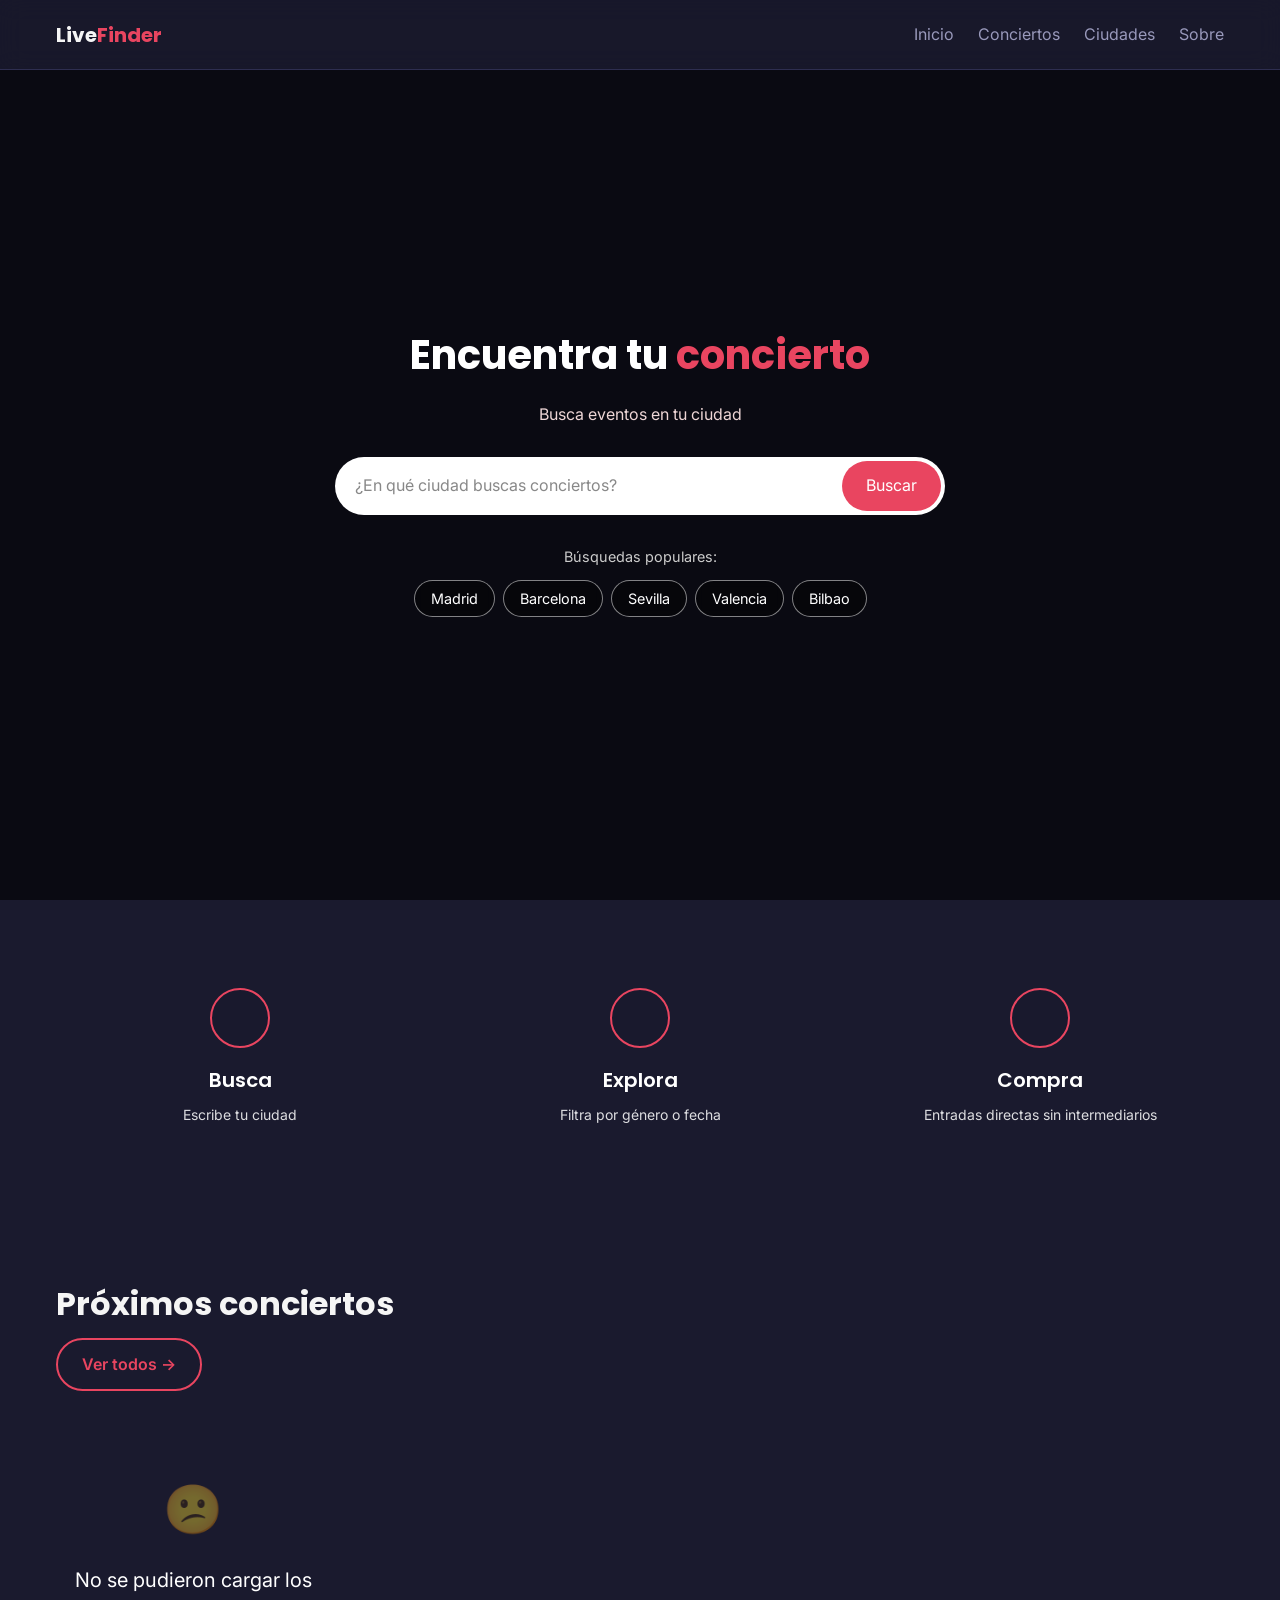
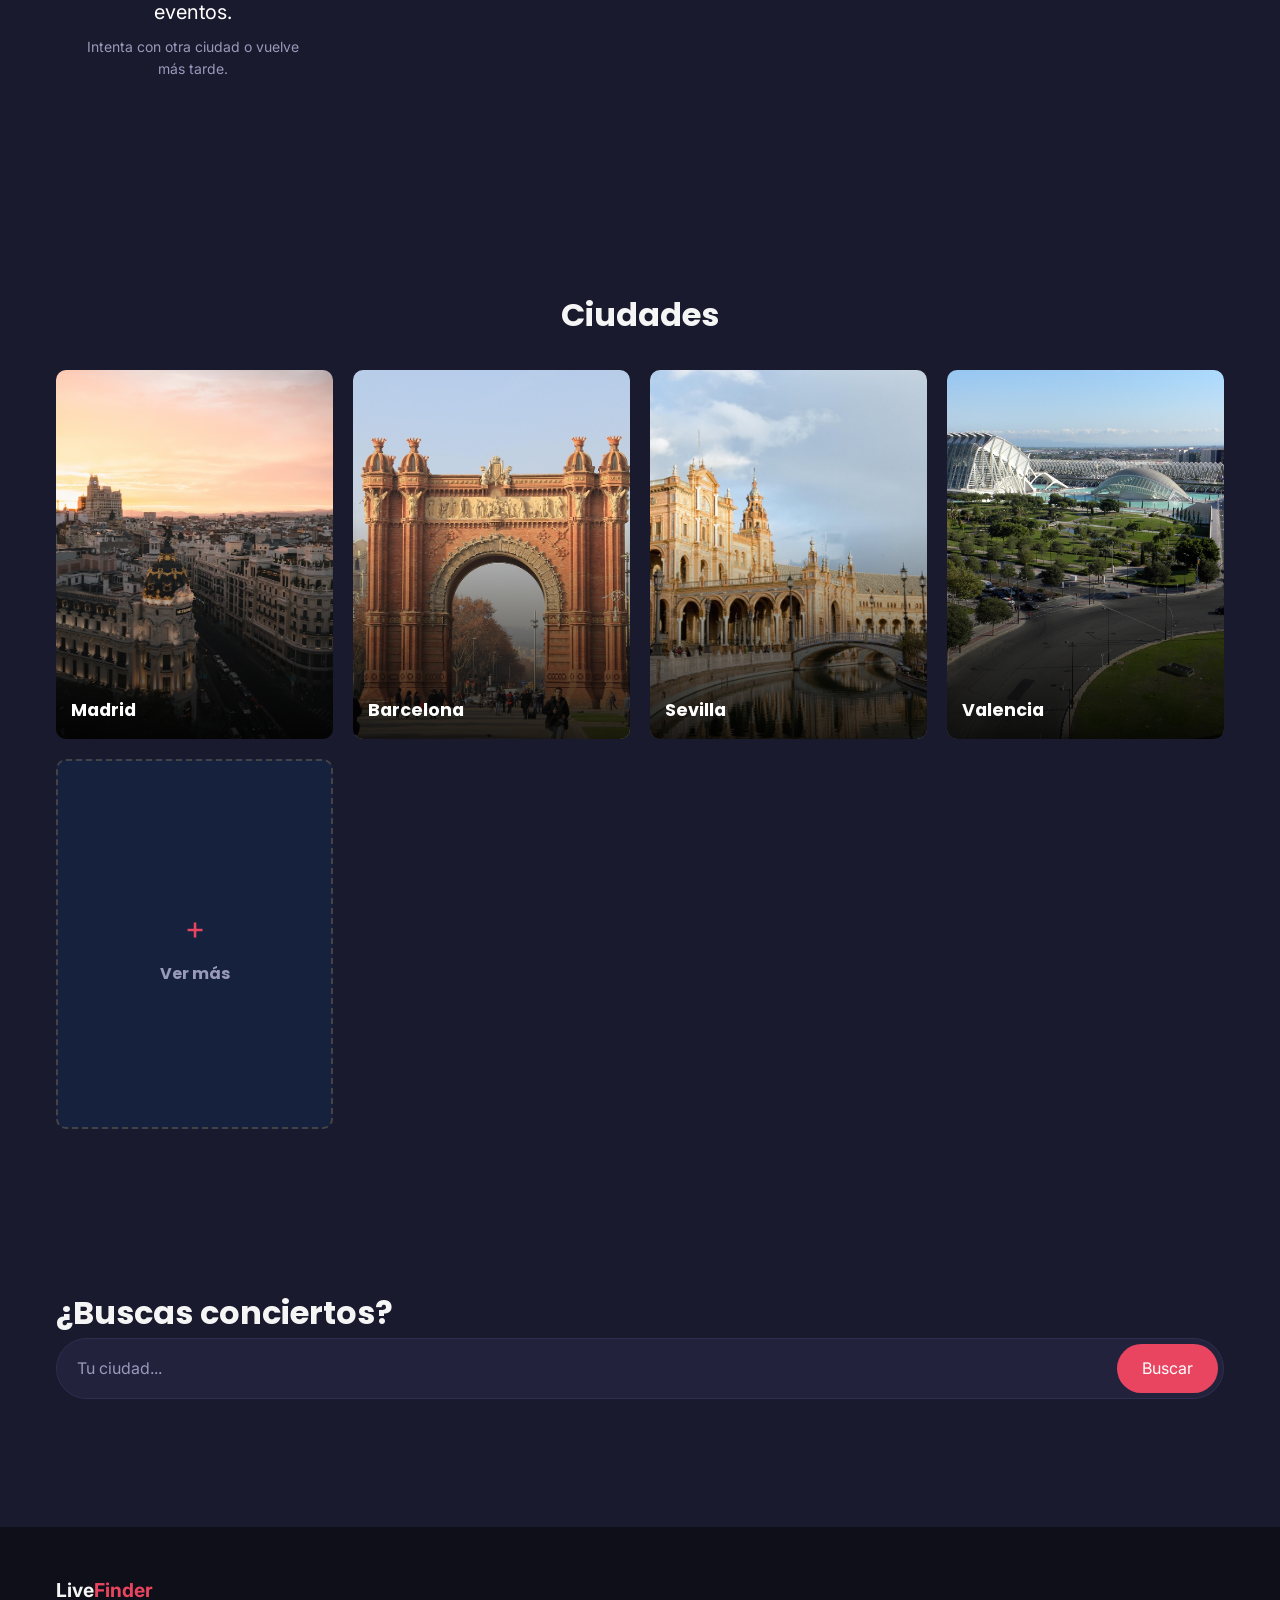
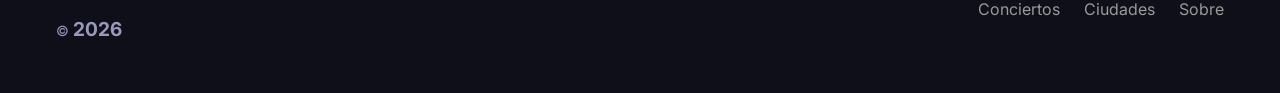
==== commit 97fde0b7: "Actualizacion automatica: 27/03/2026 13:09:21,38" ====
--- a/index.html
+++ b/index.html
@@ -54,50 +54,47 @@
         </div>
     </header>
 
-    <!-- =========================================================================
+<!-- =========================================================================
         HERO - SECCIÓN PRINCIPAL CON BUSCADOR
         Esta sección constituye la primera impresión visual del sitio
         ========================================================================= -->
-    <section class="hero">
-        <!-- Video de fondo: se reproduce automáticamente en bucle sin audio 
-            para crear una experiencia visual dinámica -->
-        <video class="hero__video" autoplay loop muted playsinline>
-            <source src="assets/images/hero/hero-7.mp4" type="video/mp4">
-        </video>
-        <!-- Capa semitransparente: mejora la legibilidad del texto sobre el video -->
-        <div class="hero__capa"></div>
-        <div class="hero__contenido">
-            <!-- h1: encabezado principal de la página (solo uno por documento) -->
-            <h1>Encuentra tu <span class="texto-acento">concierto</span></h1>
-            <p>Busca eventos en tu ciudad</p>
-
-            <!-- Formulario de búsqueda principal 
-                El atributo name="city" será utilizado por JavaScript para capturar el valor -->
-            <form id="formulario-busqueda-hero">
-                <div class="buscador buscador--hero">
-                    <span class="buscador__icono"></span>
-                    <input type="search" name="city" class="buscador__campo" 
-                        placeholder="¿En qué ciudad buscas conciertos?" 
-                        autocomplete="off" minlength="2" maxlength="50" required>
-                    <button type="submit" class="buscador__boton">Buscar</button>
-                </div>
-            </form>
-
-            <!-- Botones de búsqueda rápida: ciudades más populares 
-                data-city: atributo personalizado que almacena el nombre de la ciudad 
-                para ser utilizado por el evento click en JavaScript -->
-            <div class="hero__ciudades-rapidas">
-                <span class="hero__etiqueta-rapida">Búsquedas populares:</span>
-                <ul class="hero__lista-rapida">
-                    <li><button class="hero__boton-rapido" data-city="Madrid">Madrid</button></li>
-                    <li><button class="hero__boton-rapido" data-city="Barcelona">Barcelona</button></li>
-                    <li><button class="hero__boton-rapido" data-city="Sevilla">Sevilla</button></li>
-                    <li><button class="hero__boton-rapido" data-city="Valencia">Valencia</button></li>
-                    <li><button class="hero__boton-rapido" data-city="Bilbao">Bilbao</button></li>
-                </ul>
-            </div>
-        </div>
-    </section>
+<section class="hero">
+    <!-- Imagen de fondo con efecto zoom en lugar del video -->
+    <div class="hero__video hero__imagen-fondo" style="background-image: url('assets/images/hero/hero-7.jpg');"></div>
+    <!-- Capa semitransparente: mejora la legibilidad del texto sobre la imagen -->
+    <div class="hero__capa"></div>
+    <div class="hero__contenido">
+        <!-- h1: encabezado principal de la página (solo uno por documento) -->
+        <h1>Encuentra tu <span class="texto-acento">concierto</span></h1>
+        <p>Busca eventos en tu ciudad</p>
+
+        <!-- Formulario de búsqueda principal 
+            El atributo name="city" será utilizado por JavaScript para capturar el valor -->
+        <form id="formulario-busqueda-hero">
+            <div class="buscador buscador--hero">
+                <span class="buscador__icono"></span>
+                <input type="search" name="city" class="buscador__campo" 
+                    placeholder="¿En qué ciudad buscas conciertos?" 
+                    autocomplete="off" minlength="2" maxlength="50" required>
+                <button type="submit" class="buscador__boton">Buscar</button>
+            </div>
+        </form>
+
+        <!-- Botones de búsqueda rápida: ciudades más populares 
+            data-city: atributo personalizado que almacena el nombre de la ciudad 
+            para ser utilizado por el evento click en JavaScript -->
+        <div class="hero__ciudades-rapidas">
+            <span class="hero__etiqueta-rapida">Búsquedas populares:</span>
+            <ul class="hero__lista-rapida">
+                <li><button class="hero__boton-rapido" data-city="Madrid">Madrid</button></li>
+                <li><button class="hero__boton-rapido" data-city="Barcelona">Barcelona</button></li>
+                <li><button class="hero__boton-rapido" data-city="Sevilla">Sevilla</button></li>
+                <li><button class="hero__boton-rapido" data-city="Valencia">Valencia</button></li>
+                <li><button class="hero__boton-rapido" data-city="Bilbao">Bilbao</button></li>
+            </ul>
+        </div>
+    </div>
+</section>
 
     <!-- =========================================================================
         CÓMO FUNCIONA - SECCIÓN EXPLICATIVA DE 3 PASOS
@@ -105,16 +102,12 @@
         ========================================================================= -->
     <section class="section como-funciona">
         <!-- Video de fondo para esta sección -->
-        <video class="como-funciona__video" autoplay loop muted playsinline>
-            <source src="assets/images/hero/hero-5.mp4" type="video/mp4">
-        </video>
-        <div class="como-funciona__capa"></div>
+        <div class="hero__video hero__imagen-fondo" style="background-image: url('https://source.unsplash.com/1920x1080/?concert,stage');"></div>
         <div class="container">
             <ul class="pasos">
                 <!-- PASO 1: Búsqueda -->
                 <li class="paso">
                     <div class="paso__icono"></div>
-                    <!-- h2: se utiliza para mantener una jerarquía correcta después del h1 -->
                     <h2 class="paso__titulo">Busca</h2>
                     <p class="paso__texto">Escribe tu ciudad</p>
                 </li>
--- a/assets/css/base.css
+++ b/assets/css/base.css
@@ -1,822 +1,499 @@
 /* ============================================================
-    BASE.CSS — LiveFinder
-    Contenido:
-    1. Reset
-    2. Variables CSS (Design Tokens)
-    3. Estilos globales
-    4. Tipografía
-    5. Componentes reutilizables (botones, cards, buscador, badges)
-    6. Header y navegación
-    7. Footer
-    8. Utilidades
-    9. Accesibilidad
-    10. Animaciones globales
+    1. RESET Y VARIABLES
     ============================================================ */
-
-
-    /* ============================================================
-    1. RESET
-    ============================================================ */
-
-    *, *::before, *::after {
+*, *::before, *::after {
     box-sizing: border-box;
     margin: 0;
     padding: 0;
-    }
-
-    html {
+}
+
+html {
     font-size: 16px;
     scroll-behavior: smooth;
-    -webkit-text-size-adjust: 100%;
-    }
-
-    body {
+}
+
+body {
     min-height: 100vh;
     line-height: 1.6;
-    -webkit-font-smoothing: antialiased;
-    -moz-osx-font-smoothing: grayscale;
-    }
-
-    img, picture, video, canvas, svg {
+    font-family: 'Inter', sans-serif;
+    background: #1A1A2E;
+    color: #F5F5F5;
+}
+
+img, picture, video, canvas, svg {
     display: block;
     max-width: 100%;
-    }
-
-    input, button, textarea, select {
+}
+
+input, button, textarea, select {
     font: inherit;
     border: none;
     outline: none;
     background: none;
-    }
-
-    button {
-    cursor: pointer;
-    }
-
-    a {
-    color: inherit;
-    text-decoration: none;
-    }
-
-    ul, ol {
-    list-style: none;
-    }
-
-    h1, h2, h3, h4, h5, h6 {
-    overflow-wrap: break-word;
-    line-height: 1.2;
-    }
-
-    p {
-    overflow-wrap: break-word;
-    }
-
-
-    /* ============================================================
-    2. VARIABLES CSS (Design Tokens)
+}
+
+button { cursor: pointer; }
+a { color: inherit; text-decoration: none; }
+ul, ol { list-style: none; }
+
+/* ============================================================
+    2. VARIABLES CSS
     ============================================================ */
-
-    :root {
-
-    /* --- Colores principales --- */
-    --color-bg:           #1A1A2E;   /* Navy Night — fondo principal */
-    --color-accent:       #E94560;   /* Live Red — CTAs y acentos */
-    --color-surface:      #F5F5F5;   /* Off White — cards y secciones claras */
-    --color-secondary:    #0F3460;   /* Deep Blue — gradientes y secundarios */
-
-    /* --- Variantes de color --- */
-    --color-bg-elevated:  #22223d;   /* Fondo de elementos sobre el bg principal */
-    --color-accent-hover: #c73652;   /* Live Red más oscuro para hover */
-    --color-text-primary: #F5F5F5;   /* Texto sobre fondos oscuros */
-    --color-text-muted:   #9999bb;   /* Texto secundario / placeholders */
-    --color-text-dark:    #1A1A2E;   /* Texto sobre fondos claros (cards) */
-    --color-border:       #2e2e50;   /* Bordes sutiles */
-
-    /* --- Tipografías --- */
-    --font-heading: 'Poppins', sans-serif;   /* Titulares y navegación */
-    --font-body:    'Inter', sans-serif;     /* Cuerpo de texto */
-
-    /* --- Pesos tipográficos --- */
-    --fw-regular:   400;
-    --fw-medium:    500;
-    --fw-semibold:  600;
-    --fw-bold:      700;
-
-    /* --- Escala tipográfica --- */
-    --text-xs:    0.75rem;    /*  12px */
-    --text-sm:    0.875rem;   /*  14px */
-    --text-base:  1rem;       /*  16px */
-    --text-md:    1.125rem;   /*  18px */
-    --text-lg:    1.25rem;    /*  20px */
-    --text-xl:    1.5rem;     /*  24px */
-    --text-2xl:   2rem;       /*  32px */
-    --text-3xl:   2.5rem;     /*  40px */
-    --text-4xl:   3.5rem;     /*  56px */
-
-    /* --- Espaciado --- */
-    --space-1:    0.25rem;    /*  4px */
-    --space-2:    0.5rem;     /*  8px */
-    --space-3:    0.75rem;    /* 12px */
-    --space-4:    1rem;       /* 16px */
-    --space-5:    1.25rem;    /* 20px */
-    --space-6:    1.5rem;     /* 24px */
-    --space-8:    2rem;       /* 32px */
-    --space-10:   2.5rem;     /* 40px */
-    --space-12:   3rem;       /* 48px */
-    --space-16:   4rem;       /* 64px */
-    --space-20:   5rem;       /* 80px */
-    --space-24:   6rem;       /* 96px */
-
-    /* --- Bordes redondeados --- */
-    --radius-sm:   4px;
-    --radius-md:   8px;
-    --radius-lg:   12px;
-    --radius-xl:   20px;
+:root {
+    --color-bg: #1A1A2E;
+    --color-accent: #E94560;
+    --color-accent-hover: #c73652;
+    --color-bg-elevated: #22223d;
+    --color-border: #2e2e50;
+    --color-text-muted: #9999bb;
+    --color-secondary: #0F3460;
+    
+    --font-heading: 'Poppins', sans-serif;
+    
+    --space-2: 0.5rem;
+    --space-4: 1rem;
+    --space-6: 1.5rem;
+    --space-8: 2rem;
+    --space-12: 3rem;
+    --space-16: 4rem;
+    
+    --radius-md: 8px;
+    --radius-lg: 12px;
     --radius-full: 9999px;
-
-    /* --- Sombras --- */
-    --shadow-sm:  0 1px 3px rgba(0, 0, 0, 0.3);
-    --shadow-md:  0 4px 16px rgba(0, 0, 0, 0.4);
-    --shadow-lg:  0 8px 32px rgba(0, 0, 0, 0.5);
-    --shadow-accent: 0 4px 20px rgba(233, 69, 96, 0.3);
-
-    /* --- Transiciones --- */
-    --transition-fast:   150ms ease;
-    --transition-base:   250ms ease;
-    --transition-slow:   400ms ease;
-
-    /* --- Layout --- */
-    --container-max:  1200px;
-    --container-pad:  var(--space-4);  /* padding lateral en móvil */
-    --header-height:  70px;
-    }
-
-
-    /* ============================================================
-    3. ESTILOS GLOBALES
+    
+    --transition-base: 250ms ease;
+    --transition-fast: 150ms ease;
+    
+    --container-max: 1200px;
+    --container-pad: 1rem;
+    --header-height: 70px;
+}
+
+/* ============================================================
+    3. UTILIDADES Y COMPONENTES BASE
     ============================================================ */
-
-    body {
-    font-family: var(--font-body);
-    font-size: var(--text-base);
-    font-weight: var(--fw-regular);
-    color: var(--color-text-primary);
-    background-color: var(--color-bg);
-    }
-
-    /* Contenedor centrado reutilizable */
-    .container {
+.container {
     width: 100%;
     max-width: var(--container-max);
     margin-inline: auto;
     padding-inline: var(--container-pad);
-    }
-
-    /* Separador de secciones */
-    .section {
+}
+
+.section {
     padding-block: var(--space-16);
-    }
-
-    .seccion--pequena {
-    padding-block: var(--space-10);
-    }
-
-
-    /* ============================================================
-    4. TIPOGRAFÍA
-    ============================================================ */
-
-    h1, h2, h3, h4 {
+}
+
+/* Tipografía */
+h1, h2, h3, h4 {
     font-family: var(--font-heading);
-    font-weight: var(--fw-bold);
-    color: var(--color-text-primary);
-    }
-
-    h1 { font-size: var(--text-4xl); }
-    h2 { font-size: var(--text-3xl); }
-    h3 { font-size: var(--text-2xl); }
-    h4 { font-size: var(--text-xl); }
-
-    /* En móvil reducimos titulares */
-    @media (max-width: 768px) {
-    h1 { font-size: var(--text-3xl); }
-    h2 { font-size: var(--text-2xl); }
-    h3 { font-size: var(--text-xl); }
-    }
-
-    @media (max-width: 480px) {
-    h1 { font-size: var(--text-2xl); }
-    h2 { font-size: var(--text-xl); }
-    }
-
-    .seccion__titulo {
+    font-weight: 700;
+}
+
+h1 { font-size: 2.5rem; }
+h2 { font-size: 2rem; }
+h3 { font-size: 1.5rem; }
+h4 { font-size: 1.25rem; }
+
+.texto-acento { color: var(--color-accent); }
+.texto-centro { text-align: center; }
+
+/* Sección título y subtítulo */
+.seccion__titulo {
     font-family: var(--font-heading);
-    font-size: var(--text-2xl);
-    font-weight: var(--fw-bold);
+    font-size: 2rem;
+    font-weight: 700;
     margin-bottom: var(--space-2);
-    }
-
-    .seccion__subtitulo {
-    font-size: var(--text-md);
+}
+
+.seccion__subtitulo {
+    font-size: 1.125rem;
     color: var(--color-text-muted);
     margin-bottom: var(--space-8);
-    }
-
-    .texto-acento {
-    color: var(--color-accent);
-    }
-
-    .texto-suave {
-    color: var(--color-text-muted);
-    font-size: var(--text-sm);
-    }
-
-
-    /* ============================================================
-    5. COMPONENTES REUTILIZABLES
-    ============================================================ */
-
-    /* --- Botones --- */
-
-    .boton {
+}
+
+/* Botones */
+.boton {
     display: inline-flex;
     align-items: center;
     justify-content: center;
-    gap: var(--space-2);
-    padding: var(--space-3) var(--space-6);
+    gap: 0.5rem;
+    padding: 0.75rem 1.5rem;
     border-radius: var(--radius-full);
-    font-family: var(--font-heading);
-    font-weight: var(--fw-semibold);
-    font-size: var(--text-sm);
-    letter-spacing: 0.02em;
-    transition: background-color var(--transition-base),
-                transform var(--transition-fast),
-                box-shadow var(--transition-base);
+    font-weight: 600;
+    transition: var(--transition-base);
     cursor: pointer;
-    }
-
-    .boton:active {
-    transform: scale(0.97);
-    }
-
-    /* Botón primario — Live Red */
-    .boton--primario {
-    background-color: var(--color-accent);
-    color: var(--color-text-primary);
-    }
-
-    .boton--primario:hover {
-    background-color: var(--color-accent-hover);
-    box-shadow: var(--shadow-accent);
-    }
-
-    /* Botón secundario — contorno */
-    .boton--contorno {
+}
+
+.boton--primario {
+    background: var(--color-accent);
+    color: white;
+}
+
+.boton--primario:hover {
+    background: var(--color-accent-hover);
+}
+
+.boton--contorno {
     border: 2px solid var(--color-accent);
     color: var(--color-accent);
-    }
-
-    .boton--contorno:hover {
-    background-color: var(--color-accent);
-    color: var(--color-text-primary);
-    }
-
-    /* Botón ghost — sin fondo */
-    .boton--fantasma {
-    color: var(--color-text-muted);
-    }
-
-    .boton--fantasma:hover {
-    color: var(--color-text-primary);
-    }
-
-    /* Tamaños */
-    .boton--grande {
-    padding: var(--space-4) var(--space-8);
-    font-size: var(--text-md);
-    }
-
-    .boton--pequeno {
-    padding: var(--space-2) var(--space-4);
-    font-size: var(--text-xs);
-    }
-
-
-    /* --- Card de evento --- */
-
-    .card {
-    background-color: var(--color-bg-elevated);
+}
+
+.boton--contorno:hover {
+    background: var(--color-accent);
+    color: white;
+}
+
+.boton--grande { padding: 1rem 2rem; }
+.boton--pequeno { padding: 0.5rem 1rem; font-size: 0.875rem; }
+
+/* Cuadrícula de eventos */
+.cuadricula--eventos {
+    display: grid;
+    grid-template-columns: repeat(4, 1fr);
+    gap: var(--space-6);
+}
+
+/* Cards de eventos */
+.card {
+    background: var(--color-bg-elevated);
     border-radius: var(--radius-lg);
     overflow: hidden;
     border: 1px solid var(--color-border);
-    transition: transform var(--transition-base),
-                box-shadow var(--transition-base),
-                border-color var(--transition-base);
-    cursor: pointer;
-    }
-
-    .card:hover {
+    transition: transform var(--transition-base), border-color var(--transition-base);
+}
+
+.card:hover {
     transform: translateY(-4px);
-    box-shadow: var(--shadow-lg);
     border-color: var(--color-accent);
-    }
-
-    .tarjeta__imagen {
+    box-shadow: 0 8px 24px rgba(233, 69, 96, 0.2);
+}
+
+.tarjeta__imagen {
     width: 100%;
-    aspect-ratio: 16 / 9;
+    height: 160px;
     object-fit: cover;
-    background-color: var(--color-secondary);
-    }
-
-    .tarjeta__cuerpo {
-    padding: var(--space-4);
-    }
-
-    .tarjeta__fecha {
-    font-size: var(--text-xs);
-    font-weight: var(--fw-semibold);
+    transition: transform 0.3s ease;
+}
+
+.card:hover .tarjeta__imagen {
+    transform: scale(1.04);
+}
+
+.tarjeta__cuerpo { padding: 1rem; }
+
+.tarjeta__fecha {
     color: var(--color-accent);
+    font-size: 0.75rem;
+    font-weight: 600;
     text-transform: uppercase;
-    letter-spacing: 0.08em;
-    margin-bottom: var(--space-2);
-    }
-
-    .tarjeta__titulo {
+    margin-bottom: 0.5rem;
+}
+
+.tarjeta__titulo {
     font-family: var(--font-heading);
-    font-size: var(--text-md);
-    font-weight: var(--fw-semibold);
-    color: var(--color-text-primary);
-    margin-bottom: var(--space-1);
-    /* Limitar a 2 líneas */
+    font-size: 1rem;
+    font-weight: 600;
+    margin-bottom: 0.25rem;
     display: -webkit-box;
     -webkit-line-clamp: 2;
     -webkit-box-orient: vertical;
     overflow: hidden;
-    }
-
-    .tarjeta__recinto {
-    font-size: var(--text-sm);
-    color: var(--color-text-muted);
-    display: flex;
+}
+
+.tarjeta__recinto {
+    color: var(--color-text-muted);
+    font-size: 0.875rem;
+}
+
+.tarjeta__pie {
+    padding: 0.75rem 1rem;
+    border-top: 1px solid var(--color-border);
+    display: flex;
+    justify-content: space-between;
     align-items: center;
-    gap: var(--space-1);
-    }
-
-    .tarjeta__pie {
-    padding: var(--space-3) var(--space-4);
-    border-top: 1px solid var(--color-border);
+}
+
+.tarjeta__ciudad {
+    font-size: 0.75rem;
+    color: var(--color-text-muted);
+}
+
+/* Pasos (Cómo funciona) */
+.pasos {
+    display: grid;
+    grid-template-columns: repeat(3, 1fr);
+    gap: 2rem;
+    text-align: center;
+}
+
+.paso {
+    padding: 1.5rem;
+}
+
+.paso__icono {
+    width: 60px;
+    height: 60px;
+    margin: 0 auto 1rem;
+    background: rgba(26, 26, 46, 0.8);
+    border-radius: 50%;
     display: flex;
     align-items: center;
-    justify-content: space-between;
-    }
-
-    .tarjeta__ciudad {
-    font-size: var(--text-xs);
-    color: var(--color-text-muted);
-    font-weight: var(--fw-medium);
-    }
-
-
-    /* --- Buscador --- */
-
-    .buscador {
-    display: flex;
-    align-items: center;
-    background-color: var(--color-surface);
+    justify-content: center;
+    border: 2px solid var(--color-accent);
+}
+
+.paso__titulo {
+    font-family: var(--font-heading);
+    font-size: 1.25rem;
+    font-weight: 600;
+    margin-bottom: 0.5rem;
+}
+
+.paso__texto {
+    color: var(--color-text-muted);
+    font-size: 0.875rem;
+}
+
+/* Buscador */
+.buscador {
+    display: flex;
+    background: white;
     border-radius: var(--radius-full);
-    padding: var(--space-2) var(--space-3);
-    gap: var(--space-2);
-    box-shadow: var(--shadow-md);
-    transition: box-shadow var(--transition-base);
-    }
-
-    .buscador:focus-within {
-    box-shadow: var(--shadow-accent);
-    }
-
-    .buscador__campo {
+    overflow: hidden;
+    padding: 0.25rem;
+}
+
+.buscador__campo {
     flex: 1;
-    background: transparent;
-    color: var(--color-text-dark);
-    font-size: var(--text-base);
-    font-family: var(--font-body);
-    padding: var(--space-2) var(--space-2);
-    }
-
-    .buscador__campo::placeholder {
-    color: #888;
-    }
-
-    .buscador__boton {
-    background-color: var(--color-accent);
+    padding: 0.75rem 1rem;
+    color: #333;
+}
+
+.buscador__campo::placeholder { color: #888; }
+
+.buscador__boton {
+    background: var(--color-accent);
     color: white;
+    padding: 0.75rem 1.5rem;
     border-radius: var(--radius-full);
-    padding: var(--space-3) var(--space-5);
-    font-family: var(--font-heading);
-    font-weight: var(--fw-semibold);
-    font-size: var(--text-sm);
-    transition: background-color var(--transition-base),
-                box-shadow var(--transition-base);
     white-space: nowrap;
-    }
-
-    .buscador__boton:hover {
-    background-color: var(--color-accent-hover);
-    box-shadow: var(--shadow-accent);
-    }
-
-
-    /* --- Badges / etiquetas --- */
-
-    .etiqueta {
-    display: inline-block;
-    padding: var(--space-1) var(--space-3);
-    border-radius: var(--radius-full);
-    font-size: var(--text-xs);
-    font-weight: var(--fw-semibold);
-    letter-spacing: 0.05em;
-    text-transform: uppercase;
-    }
-
-    .etiqueta--acento {
-    background-color: rgba(233, 69, 96, 0.15);
-    color: var(--color-accent);
-    border: 1px solid rgba(233, 69, 96, 0.3);
-    }
-
-    .etiqueta--suave {
-    background-color: var(--color-border);
-    color: var(--color-text-muted);
-    }
-
-
-    /* --- Skeleton loader --- */
-
-    .esqueleto {
-    background: linear-gradient(
-        90deg,
-        var(--color-bg-elevated) 25%,
-        var(--color-border)      50%,
-        var(--color-bg-elevated) 75%
-    );
+}
+
+.buscador__boton:hover { background: var(--color-accent-hover); }
+
+/* Esqueletos de carga */
+.esqueleto {
+    background: linear-gradient(90deg, var(--color-bg-elevated) 25%, var(--color-border) 50%, var(--color-bg-elevated) 75%);
     background-size: 200% 100%;
-    animation: esqueleto-pulso 1.5s ease-in-out infinite;
+    animation: pulso 1.5s ease-in-out infinite;
     border-radius: var(--radius-md);
-    }
-
-    .esqueleto--tarjeta {
-    height: 280px;
-    border-radius: var(--radius-lg);
-    }
-
-    .esqueleto--texto {
-    height: 1em;
-    width: 70%;
-    margin-bottom: var(--space-2);
-    }
-
-    .esqueleto--texto-corto {
-    height: 1em;
-    width: 40%;
-    }
-
-
-    /* --- Estado vacío / error --- */
-
-    .estado-vacio {
+}
+
+.esqueleto--tarjeta { height: 280px; border-radius: var(--radius-lg); }
+.esqueleto--texto { height: 1em; width: 70%; margin-bottom: var(--space-2); }
+.esqueleto--texto-corto { height: 1em; width: 40%; }
+
+@keyframes pulso {
+    0% { background-position: 200% 0; }
+    100% { background-position: -200% 0; }
+}
+
+/* Animación de entrada */
+@keyframes fade-in {
+    from { opacity: 0; transform: translateY(12px); }
+    to { opacity: 1; transform: translateY(0); }
+}
+
+.animar-entrada {
+    animation: fade-in 0.4s ease forwards;
+}
+
+/* Estado vacío */
+.estado-vacio {
     text-align: center;
-    padding: var(--space-20) var(--space-4);
-    color: var(--color-text-muted);
-    }
-
-    .estado-vacio__icono {
-    font-size: 3rem;
-    margin-bottom: var(--space-4);
-    opacity: 0.4;
-    }
-
-    .estado-vacio__titulo {
-    font-family: var(--font-heading);
-    font-size: var(--text-xl);
-    color: var(--color-text-primary);
-    margin-bottom: var(--space-2);
-    }
-
-    .estado-vacio__texto {
-    font-size: var(--text-sm);
-    max-width: 320px;
-    margin-inline: auto;
-    }
-
-
-    /* ============================================================
-    6. HEADER Y NAVEGACIÓN
+    padding: 5rem 1rem;
+    color: var(--color-text-muted);
+}
+
+.estado-vacio__icono { font-size: 3rem; margin-bottom: 1rem; opacity: 0.4; }
+.estado-vacio__titulo { font-size: 1.25rem; color: white; margin-bottom: 0.5rem; }
+.estado-vacio__texto { font-size: 0.875rem; max-width: 320px; margin-inline: auto; }
+
+/* Utilidades de visibilidad */
+.hidden { display: none; }
+
+/* ============================================================
+    4. HEADER Y FOOTER
     ============================================================ */
-
-    .cabecera {
+.cabecera {
     position: fixed;
     top: 0;
     left: 0;
     right: 0;
     height: var(--header-height);
-    background-color: rgba(26, 26, 46, 0.9);
+    background: rgba(26, 26, 46, 0.9);
     backdrop-filter: blur(12px);
-    -webkit-backdrop-filter: blur(12px);
     border-bottom: 1px solid var(--color-border);
     z-index: 100;
-    transition: background-color var(--transition-base);
-    }
-
-    .cabecera__interior {
+}
+
+.cabecera__interior {
     height: 100%;
     display: flex;
+    justify-content: space-between;
     align-items: center;
-    justify-content: space-between;
-    }
-
-    .cabecera__logo {
-    display: flex;
-    align-items: center;
-    gap: var(--space-2);
+}
+
+.cabecera__logo {
     font-family: var(--font-heading);
-    font-weight: var(--fw-bold);
-    font-size: var(--text-lg);
-    color: var(--color-text-primary);
-    }
-
-    .cabecera__logo img {
-    height: 36px;
-    width: auto;
-    }
-
-    .nav__lista {
-    display: flex;
-    align-items: center;
-    gap: var(--space-6);
-    }
-
-    .nav__enlace {
-    font-family: var(--font-heading);
-    font-weight: var(--fw-medium);
-    font-size: var(--text-sm);
-    color: var(--color-text-muted);
-    transition: color var(--transition-fast);
+    font-weight: 700;
+    font-size: 1.25rem;
+}
+
+.nav__lista {
+    display: flex;
+    gap: 1.5rem;
+}
+
+.nav__lista a {
+    color: var(--color-text-muted);
+    transition: color var(--transition-base);
     position: relative;
-    }
-
-    .nav__enlace::after {
+}
+
+.nav__lista a::after {
     content: '';
     position: absolute;
     bottom: -4px;
     left: 0;
     width: 0;
     height: 2px;
-    background-color: var(--color-accent);
+    background: var(--color-accent);
     transition: width var(--transition-base);
-    }
-
-    .nav__enlace:hover,
-    .nav__enlace--activo {
-    color: var(--color-text-primary);
-    }
-
-    .nav__enlace:hover::after,
-    .nav__enlace--activo::after {
+}
+
+.nav__lista a:hover::after,
+.nav__enlace--activo::after {
     width: 100%;
-    }
-
-    /* Menú hamburguesa (móvil) */
-    .nav__boton {
+}
+
+.nav__lista a:hover,
+.nav__enlace--activo {
+    color: white;
+}
+
+.nav__boton {
     display: none;
-    flex-direction: column;
-    gap: 5px;
-    padding: var(--space-2);
+    font-size: 1.4rem;
     cursor: pointer;
-    }
-
-    .nav__boton span {
-    display: block;
-    width: 24px;
-    height: 2px;
-    background-color: var(--color-text-primary);
-    border-radius: var(--radius-full);
-    transition: transform var(--transition-base), opacity var(--transition-fast);
-    }
-
-    @media (max-width: 768px) {
-    .nav__boton {
-        display: flex;
-    }
-
+}
+
+footer {
+    background: #0f0f1a;
+    padding: 3rem 0;
+    margin-top: var(--space-16);
+}
+
+footer .container {
+    display: flex;
+    justify-content: space-between;
+    align-items: center;
+}
+
+footer span {
+    font-weight: bold;
+    font-size: 1.2rem;
+}
+
+footer p {
+    color: var(--color-text-muted);
+    font-size: 0.875rem;
+    margin-top: 0.5rem;
+}
+
+footer div:last-child a {
+    color: #999;
+    margin-left: 1.25rem;
+    transition: color var(--transition-base);
+}
+
+footer div:last-child a:hover { color: var(--color-accent); }
+
+/* ============================================================
+    5. RESPONSIVE
+    ============================================================ */
+@media (max-width: 1024px) {
+    .cuadricula--eventos {
+        grid-template-columns: repeat(2, 1fr);
+    }
+    
+    .pasos {
+        gap: 1.5rem;
+    }
+}
+
+@media (max-width: 768px) {
+    .nav__boton { display: block; }
+    
     .nav__lista {
         position: fixed;
         top: var(--header-height);
         left: 0;
         right: 0;
-        background-color: var(--color-bg);
-        border-bottom: 1px solid var(--color-border);
+        background: var(--color-bg);
         flex-direction: column;
-        align-items: flex-start;
-        padding: var(--space-6) var(--space-4);
-        gap: var(--space-4);
+        padding: 1.5rem;
         transform: translateY(-100%);
         opacity: 0;
         pointer-events: none;
         transition: transform var(--transition-base), opacity var(--transition-base);
-    }
-
+        z-index: 99;
+    }
+    
     .nav__lista--abierta {
         transform: translateY(0);
         opacity: 1;
         pointer-events: all;
     }
-
-    .nav__enlace {
-        font-size: var(--text-md);
-    }
-    }
-
-
-    /* ============================================================
-    7. FOOTER
-    ============================================================ */
-
-    .footer {
-    background-color: var(--color-secondary);
-    border-top: 1px solid var(--color-border);
-    padding-block: var(--space-12) var(--space-8);
-    margin-top: var(--space-20);
-    }
-
-    .footer__grid {
-    display: grid;
-    grid-template-columns: 2fr 1fr 1fr;
-    gap: var(--space-10);
-    margin-bottom: var(--space-10);
-    }
-
-    .footer__brand {
-    display: flex;
-    flex-direction: column;
-    gap: var(--space-3);
-    }
-
-    .footer__logo {
-    font-family: var(--font-heading);
-    font-weight: var(--fw-bold);
-    font-size: var(--text-lg);
-    color: var(--color-text-primary);
-    }
-
-    .footer__tagline {
-    font-size: var(--text-sm);
-    color: var(--color-text-muted);
-    font-style: italic;
-    }
-
-    .footer__heading {
-    font-family: var(--font-heading);
-    font-size: var(--text-sm);
-    font-weight: var(--fw-semibold);
-    color: var(--color-text-primary);
-    text-transform: uppercase;
-    letter-spacing: 0.08em;
-    margin-bottom: var(--space-4);
-    }
-
-    .footer__links {
-    display: flex;
-    flex-direction: column;
-    gap: var(--space-3);
-    }
-
-    .footer__link {
-    font-size: var(--text-sm);
-    color: var(--color-text-muted);
-    transition: color var(--transition-fast);
-    }
-
-    .footer__link:hover {
-    color: var(--color-accent);
-    }
-
-    .footer__bottom {
-    border-top: 1px solid var(--color-border);
-    padding-top: var(--space-6);
-    display: flex;
-    align-items: center;
-    justify-content: space-between;
-    flex-wrap: wrap;
-    gap: var(--space-4);
-    }
-
-    .footer__copy {
-    font-size: var(--text-xs);
-    color: var(--color-text-muted);
-    }
-
-    @media (max-width: 768px) {
-    .footer__grid {
-        grid-template-columns: 1fr 1fr;
-    }
-
-    .footer__brand {
-        grid-column: 1 / -1;
-    }
-    }
-
-    @media (max-width: 480px) {
-    .footer__grid {
+    
+    .nav__lista a {
+        font-size: 1.125rem;
+    }
+    
+    .pasos {
         grid-template-columns: 1fr;
-    }
-    }
-
-
-    /* ============================================================
-    8. UTILIDADES
-    ============================================================ */
-
-    /* Grids */
-    .cuadricula--eventos {
-    display: grid;
-    grid-template-columns: repeat(auto-fill, minmax(280px, 1fr));
-    gap: var(--space-6);
-    }
-
-    @media (max-width: 480px) {
+        gap: 2rem;
+    }
+    
     .cuadricula--eventos {
         grid-template-columns: 1fr;
     }
-    }
-
-    /* Espaciado de página (compensa el cabecera fijo) */
-    .desplazamiento-pagina {
-    padding-top: var(--header-height);
-    }
-
-    /* Visibilidad */
-    .solo-lector {
-    position: absolute;
-    width: 1px;
-    height: 1px;
-    padding: 0;
-    margin: -1px;
-    overflow: hidden;
-    clip: rect(0, 0, 0, 0);
-    white-space: nowrap;
-    border: 0;
-    }
-
-    /* Alineación de texto */
-    .texto-centro { text-align: center; }
-    .texto-izquierda   { text-align: left; }
-
-    /* Flex helpers */
-    .flex         { display: flex; }
-    .flex-centro  { display: flex; align-items: center; justify-content: center; }
-    .gap-2        { gap: var(--space-2); }
-    .gap-4        { gap: var(--space-4); }
-
-
-    /* ============================================================
-    9. ACCESIBILIDAD
-    ============================================================ */
-
-    /* Foco visible para navegación por teclado */
-    :focus-visible {
-    outline: 2px solid var(--color-accent);
-    outline-offset: 3px;
-    border-radius: var(--radius-sm);
-    }
-
-    /* Respeta preferencia de movimiento reducido */
-    @media (prefers-reduced-motion: reduce) {
-    *, *::before, *::after {
-        animation-duration: 0.01ms !important;
-        transition-duration: 0.01ms !important;
-    }
-    }
-
-
-    /* ============================================================
-    10. ANIMACIONES GLOBALES
-    ============================================================ */
-
-    @keyframes esqueleto-pulso {
-    0%   { background-position: 200% 0; }
-    100% { background-position: -200% 0; }
-    }
-
-    @keyframes fade-in {
-    from { opacity: 0; transform: translateY(12px); }
-    to   { opacity: 1; transform: translateY(0); }
-    }
-
-    @keyframes fade-in-fast {
-    from { opacity: 0; }
-    to   { opacity: 1; }
-    }
-
-    .animar-entrada {
-    animation: fade-in 0.4s ease forwards;
-    }+    
+    .seccion__titulo {
+        font-size: 1.5rem;
+    }
+    
+    footer .container {
+        flex-direction: column;
+        text-align: center;
+        gap: 1rem;
+    }
+    
+    footer div:last-child a { 
+        margin: 0 0.5rem; 
+    }
+}
+
+@media (max-width: 480px) {
+    h1 { font-size: 1.75rem; }
+    h2 { font-size: 1.5rem; }
+    h3 { font-size: 1.25rem; }
+    
+    .container {
+        padding-inline: 1rem;
+    }
+    
+    .section {
+        padding-block: 3rem;
+    }
+}
--- a/assets/css/pages.css
+++ b/assets/css/pages.css
@@ -1,716 +1,515 @@
-/* ============================================================================
-    ARCHIVO: pages.css
-    Estilos específicos de cada página. Se carga después de base.css.
-
-    ÍNDICE:
+:root {
+    --color-bg: #1A1A2E;
+    --color-accent: #E94560;
+    --color-accent-hover: #c73652;
+    --color-bg-elevated: #22223d;
+    --color-border: #2e2e50;
+    --color-text-muted: #9999bb;
+    --color-secondary: #0F3460;
+    --transition-base: 250ms ease;
+}
+
+/* ============================================================
     1. HERO
+    ============================================================ */
+.hero {
+    min-height: 100vh;
+    display: flex;
+    align-items: center;
+    justify-content: center;
+    text-align: center;
+    position: relative;
+    overflow: hidden;
+}
+
+.hero__video,
+.como-funciona__video {
+    position: absolute;
+    top: 0;
+    left: 0;
+    width: 100%;
+    height: 100%;
+    object-fit: cover;
+    z-index: 0;
+}
+
+.hero__capa,
+.como-funciona__capa {
+    position: absolute;
+    inset: 0;
+    background: rgba(0, 0, 0, 0.6);
+    z-index: 1;
+}
+
+.hero__contenido {
+    position: relative;
+    z-index: 2;
+    max-width: 650px;
+    margin: 0 auto;
+    padding: 100px 20px 60px;
+}
+
+.hero__contenido h1 { 
+    font-size: 2.5rem; 
+    color: white; 
+    margin-bottom: 15px; 
+}
+
+.hero__contenido p { 
+    color: #eed6d6; 
+    margin-bottom: 30px; 
+}
+
+.buscador--hero { 
+    margin-bottom: 30px; 
+}
+
+.hero__ciudades-rapidas {
+    display: flex;
+    flex-wrap: wrap;
+    justify-content: center;
+    align-items: center;
+    gap: 12px;
+    margin-top: 20px;
+}
+
+.hero__etiqueta-rapida {
+    color: #ccc;
+    font-size: 0.9rem;
+}
+
+.hero__lista-rapida {
+    display: flex;
+    flex-wrap: wrap;
+    justify-content: center;
+    gap: 8px;
+    margin: 0;
+    padding: 0;
+}
+
+.hero__boton-rapido {
+    padding: 6px 16px;
+    border-radius: 20px;
+    border: 1px solid rgba(255, 255, 255, 0.5);
+    background: rgba(0, 0, 0, 0.4);
+    backdrop-filter: blur(4px);
+    color: white;
+    cursor: pointer;
+    font-size: 0.9rem;
+    transition: background 0.2s ease, border-color 0.2s ease; /* Mejor que 'all' */
+}
+
+.hero__boton-rapido:hover {
+    background: var(--color-accent);
+    border-color: var(--color-accent);
+}
+
+/* ============================================================
     2. CÓMO FUNCIONA
-    3. EVENTOS
-    4. CIUDADES
-    5. CTA
-    6. FOOTER
-    7. PÁGINAS INTERIORES (resultados, ciudades, sobre, evento)
-    8. RESPONSIVE
-    ============================================================================ */
-
-    /* ============================================================================
-    1. HERO
-    ============================================================================ */
-        .hero {
-        min-height: 100vh;
-        display: flex;
-        align-items: center;
-        justify-content: center; 
-        text-align: center;
-        position: relative;
-        overflow: hidden;
-    }
-
-    /* Video de fondo */
-    .hero__video {
-        position: absolute;
-        top: 0;
-        left: 0;
-        width: 100%;
-        height: 100%;
-        object-fit: cover;
-        z-index: 0;
-    }
-
-    /* Overlay oscuro para que el texto sea legible */
-    .hero__capa {
-        position: absolute;
-        top: 0;
-        left: 0;
-        width: 100%;
-        height: 100%;
-        background: rgba(0, 0, 0, 0.6);
-        z-index: 1;
-    }
-
-    .hero__contenido {
-        position: relative;
-        z-index: 2;
-        width: 100%;
-        max-width: 650px;
-        margin: 0 auto;
-        padding: 100px 20px 60px;
-    }
-
-    /* El resto de tu CSS se mantiene igual */
-    .hero__contenido h1 {
-        font-size: 2.5rem;
-        color: white;
-        margin-bottom: 15px;
-    }
-
-    .hero__contenido p {
-        color: #eed6d6;
-        margin-bottom: 30px;
-    }
-
-    .buscador--hero {
-        display: flex;
-        align-items: center;
-        background: white;
-        border-radius: 50px;
-        overflow: hidden;
-        padding: 5px;
-        margin-bottom: 30px;
-    }
-
-    .buscador--hero .buscador__icono {
-        padding: 0 10px 0 15px;
-        font-size: 1.1rem;
-    }
-
-    .buscador--hero .buscador__campo {
-        flex: 1;
-        padding: 12px 10px;
-        border: none;
-        outline: none;
-        font-size: 1rem;
-        background: transparent;
-        color: #333;
-    }
-
-    .buscador--hero .buscador__boton {
-        padding: 12px 25px;
-        background: #e94560;
-        color: white;
-        border: none;
-        border-radius: 50px;
-        font-size: 1rem;
-        cursor: pointer;
-        white-space: nowrap;
-    }
-
-    .buscador--hero .buscador__boton:hover {
-        background: #c73652;
-    }
-
-    .hero__ciudades-rapidas {
-        display: flex;
-        flex-wrap: wrap;
-        align-items: center;
-        justify-content: center;
-        gap: 8px;
-    }
-
-    .hero__etiqueta-rapida {
-        color: #ccc;
-        font-size: 0.9rem;
-    }
-
-    .hero__lista-rapida {
-        display: flex;
-        flex-wrap: wrap;
-        justify-content: center;
-        gap: 8px;
-        list-style: none;
-        margin: 0;
-        padding: 0;
-    }
-
-    .hero__boton-rapido {
-        padding: 5px 15px;
-        border-radius: 20px;
-        border: 1px solid rgba(255, 255, 255, 0.5);
-        background: rgba(0, 0, 0, 0.4);
-        backdrop-filter: blur(4px);
-        color: white;
-        cursor: pointer;
-        font-size: 0.9rem;
-        transition: background 0.2s, border-color 0.2s;
-    }
-
-    .hero__boton-rapido:hover {
-        background: #e94560;
-        border-color: #e94560;
-    }
-    /* ============================================================================
-    2. CÓMO FUNCIONA
-    ============================================================================ */
-    .como-funciona {
-        position: relative;
-        overflow: hidden;
-    }
-
-    .como-funciona__video {
-        position: absolute;
-        top: 0;
-        left: 0;
-        width: 100%;
-        height: 100%;
-        object-fit: cover;
-        z-index: 0;
-    }
-
-    .como-funciona__capa {
-        position: absolute;
-        top: 0;
-        left: 0;
-        width: 100%;
-        height: 100%;
-        background: rgba(26, 26, 46, 0.7);
-        z-index: 1;
-    }
-
-    .como-funciona .container {
-        position: relative;
-        z-index: 2;
-    }
-
-    /* Ajustar colores para que se vean sobre el video */
-    .como-funciona .paso__titulo {
-        color: #fff;
-    }
-
-    .como-funciona .paso__texto {
-        color: rgba(255, 255, 255, 0.85);
-    }
-
-    .como-funciona .paso__icono {
-        background: rgba(26, 26, 46, 0.8);
-        border-color: #e94560;
-        color: #fff;
-    }
-
-    /* ============================================================================
-    3. EVENTOS
-    ============================================================================ */
-    .seccion__cabecera {
-        display: flex;
-        justify-content: space-between;
-        align-items: center;
-        margin-bottom: 30px;
-    }
-
-    .cuadricula--eventos {
-        display: grid;
+    ============================================================ */
+.como-funciona {
+    position: relative;
+    overflow: hidden;
+}
+
+.como-funciona__capa { 
+    background: rgba(26, 26, 46, 0.7); 
+}
+
+.como-funciona .container { 
+    position: relative; 
+    z-index: 2; 
+}
+
+/* Contenedor de los pasos (3 columnas) */
+.pasos {
+    display: grid;
+    grid-template-columns: repeat(3, 1fr);
+    gap: 2rem;
+    text-align: center;
+}
+
+.paso {
+    padding: 1.5rem;
+}
+
+.paso__icono {
+    width: 60px;
+    height: 60px;
+    margin: 0 auto 1rem;
+    background: rgba(26, 26, 46, 0.8);
+    border-radius: 50%;
+    display: flex;
+    align-items: center;
+    justify-content: center;
+    border: 2px solid var(--color-accent);
+}
+
+.como-funciona .paso__titulo { 
+    color: white; 
+    margin-bottom: 0.5rem;
+}
+
+.como-funciona .paso__texto { 
+    color: rgba(255,255,255,0.85); 
+}
+
+/* ============================================================
+    3. CIUDADES
+    ============================================================ */
+.cuadricula-ciudades {
+    display: grid;
+    grid-template-columns: repeat(4, 1fr);
+    gap: 20px;
+    margin: 30px 0;
+}
+
+.tarjeta-ciudad {
+    position: relative;
+    display: block;
+    border-radius: 10px;
+    overflow: hidden;
+    aspect-ratio: 3/4;
+    background: var(--color-bg);
+    text-decoration: none;
+}
+
+.tarjeta-ciudad__imagen {
+    width: 100%;
+    height: 100%;
+    object-fit: cover;
+    transition: transform 0.3s ease;
+}
+
+.tarjeta-ciudad:hover .tarjeta-ciudad__imagen { 
+    transform: scale(1.06); 
+}
+
+.tarjeta-ciudad__capa {
+    position: absolute;
+    inset: 0;
+    background: linear-gradient(to top, rgba(0,0,0,0.85) 0%, transparent 60%);
+    transition: background 0.3s ease;
+}
+
+.tarjeta-ciudad:hover .tarjeta-ciudad__capa {
+    background: linear-gradient(to top, rgba(233,69,96,0.7) 0%, transparent 60%);
+}
+
+.tarjeta-ciudad__contenido {
+    position: absolute;
+    bottom: 0;
+    left: 0;
+    right: 0;
+    padding: 15px;
+}
+
+.tarjeta-ciudad__nombre {
+    color: white;
+    font-weight: bold;
+    margin: 0;
+    font-size: 1.1rem;
+}
+
+/* Card especial "Ver más" */
+.tarjeta-ciudad--mas {
+    display: flex;
+    align-items: center;
+    justify-content: center;
+    border: 2px dashed #444;
+    background: #16213e;
+}
+
+.tarjeta-ciudad--mas .tarjeta-ciudad__contenido {
+    position: static;
+    text-align: center;
+}
+
+.tarjeta-ciudad__icono-mas {
+    font-size: 2rem;
+    color: var(--color-accent);
+    margin-bottom: 8px;
+    display: block;
+}
+
+.tarjeta-ciudad--mas .tarjeta-ciudad__nombre {
+    font-size: 1rem;
+    color: var(--color-text-muted);
+}
+
+.tarjeta-ciudad--mas:hover {
+    border-color: var(--color-accent);
+}
+
+.tarjeta-ciudad--mas:hover .tarjeta-ciudad__nombre {
+    color: var(--color-accent);
+}
+
+/* ============================================================
+    4. PÁGINAS INTERIORES
+    ============================================================ */
+.cabecera-pagina {
+    background: linear-gradient(135deg, var(--color-bg), var(--color-secondary));
+    padding: 120px 0 60px;
+    text-align: center;
+}
+
+.cabecera-pagina .seccion__titulo::after {
+    content: '';
+    display: block;
+    width: 50px;
+    height: 3px;
+    background: var(--color-accent);
+    margin: 12px auto 0;
+    border-radius: 2px;
+}
+
+.barra-busqueda-resultados {
+    background: var(--color-bg-elevated);
+    padding: 90px 0 20px;
+    border-bottom: 1px solid var(--color-border);
+}
+
+.barra-busqueda-resultados .buscador { 
+    max-width: 500px; 
+    background: var(--color-bg); 
+    border: 1px solid var(--color-border); 
+}
+
+.barra-busqueda-resultados .buscador__campo { 
+    color: white; 
+}
+
+.barra-busqueda-resultados .buscador__campo::placeholder { 
+    color: var(--color-text-muted); 
+}
+
+.cabecera-resultados {
+    display: flex;
+    justify-content: space-between;
+    align-items: center;
+    margin-bottom: 30px;
+    flex-wrap: wrap;
+    gap: 15px;
+}
+
+.filtros-resultados {
+    display: flex;
+    gap: 10px;
+}
+
+.filtros-resultados select {
+    padding: 8px 12px;
+    background: var(--color-bg-elevated);
+    color: white;
+    border: 1px solid var(--color-border);
+    border-radius: 8px;
+    cursor: pointer;
+    transition: border-color var(--transition-base);
+}
+
+.filtros-resultados select:hover,
+.filtros-resultados select:focus {
+    border-color: var(--color-accent);
+    outline: none;
+}
+
+/* Buscador CTA */
+.buscador--cta {
+    display: flex;
+    align-items: center;
+    background: var(--color-bg-elevated);
+    border: 1px solid var(--color-border);
+    border-radius: 50px;
+    overflow: hidden;
+    padding: 5px;
+}
+
+.buscador--cta .buscador__campo {
+    flex: 1;
+    padding: 12px 15px;
+    background: transparent;
+    color: white;
+    font-size: 1rem;
+}
+
+.buscador--cta .buscador__campo::placeholder {
+    color: var(--color-text-muted);
+}
+
+.buscador--cta .buscador__boton {
+    padding: 12px 25px;
+    background: var(--color-accent);
+    color: white;
+    border-radius: 50px;
+    cursor: pointer;
+    white-space: nowrap;
+}
+
+.buscador--cta .buscador__boton:hover {
+    background: var(--color-accent-hover);
+}
+
+/* Detalle de evento */
+.detalle-evento__imagen {
+    width: 100%;
+    max-height: 400px;
+    object-fit: cover;
+    border-radius: 12px;
+    margin-bottom: 2rem;
+}
+
+.detalle-evento__titulo { 
+    font-size: 2rem; 
+    margin-bottom: 1.5rem; 
+}
+
+.detalle-evento__info { 
+    display: flex; 
+    flex-direction: column; 
+    gap: 10px; 
+    margin-bottom: 1.5rem; 
+}
+
+.detalle-evento__info p { 
+    color: var(--color-text-muted); 
+}
+
+.detalle-evento__info strong { 
+    color: white; 
+}
+
+.detalle-evento__descripcion {
+    color: var(--color-text-muted);
+    line-height: 1.8;
+    margin-bottom: 2rem;
+    padding: 20px;
+    background: var(--color-bg-elevated);
+    border-radius: 8px;
+    border-left: 3px solid var(--color-accent);
+}
+
+/* Página Sobre */
+.cuadricula-sobre {
+    display: grid;
+    grid-template-columns: 1fr 1fr;  
+    gap: 60px;
+}
+
+.cuadricula-sobre h2 { 
+    color: white; 
+    margin-bottom: 15px; 
+}
+
+.cuadricula-sobre p { 
+    color: var(--color-text-muted); 
+    line-height: 1.8; 
+    margin-bottom: 15px; 
+}
+
+.lista-sobre, 
+.lista-tecnologias {
+    list-style: none;
+    display: flex;
+    flex-direction: column;
+    gap: 12px;
+    margin-top: 20px;
+}
+
+.lista-sobre li,
+.lista-tecnologias li {
+    color: var(--color-text-muted);
+    line-height: 1.6;
+}
+
+.sobre-no {
+    background: var(--color-bg-elevated);
+}
+
+/* ============================================================
+    5. RESPONSIVE
+    ============================================================ */
+@media (max-width: 1024px) {
+    .pasos {
         grid-template-columns: repeat(3, 1fr);
-        gap: 20px;
-    }
-
-    /* Skeleton: caja animada que simula una card mientras carga */
-    .esqueleto--tarjeta {
-        height: 250px;
-        background: #22223d;
-        border-radius: 10px;
-        animation: pulse 1.5s infinite;
-    }
-
-    @keyframes pulse {
-        0%   { opacity: 0.5; }
-        50%  { opacity: 1;   }
-        100% { opacity: 0.5; }
-    }
-
-    /* Card de evento — generada por ui.js */
-    .card {
-        background: #22223d;
-        border-radius: 10px;
-        overflow: hidden;
-        border: 1px solid #2e2e50;
-        transition: transform 0.2s, border-color 0.2s;
-    }
-
-    .card:hover {
-        transform: translateY(-4px);
-        border-color: #e94560;
-    }
-
-    .tarjeta__imagen {
-        width: 100%;
-        height: 160px;
-        object-fit: cover;
-    }
-
-    .tarjeta__cuerpo {
-        padding: 15px;
-    }
-
-    .tarjeta__fecha {
-        color: #e94560;
-        font-size: 0.8rem;
-        font-weight: bold;
-        text-transform: uppercase;
-        margin-bottom: 5px;
-    }
-
-    .tarjeta__titulo {
-        color: white;
-        font-size: 1rem;
-        margin-bottom: 5px;
-        /* Cortar a 2 líneas si el título es muy largo */
-        display: -webkit-box;
-        -webkit-line-clamp: 2;
-        -webkit-box-orient: vertical;
-        overflow: hidden;
-    }
-
-    .tarjeta__recinto {
-        color: #9999bb;
-        font-size: 0.85rem;
-    }
-
-    .tarjeta__pie {
-        padding: 10px 15px;
-        border-top: 1px solid #2e2e50;
-        display: flex;
-        justify-content: space-between;
-        align-items: center;
-    }
-
-    .tarjeta__ciudad {
-        color: #9999bb;
-        font-size: 0.8rem;
-    }
-
-    /* ============================================================================
-    4. CIUDADES
-    Las cards tienen imagen de fondo + capa oscura + texto encima.
-    Usamos position: relative en la card y absolute en el overlay y el texto.
-    ============================================================================ */
-    .cuadricula-ciudades {
-        display: grid;
-        grid-template-columns: repeat(4, 1fr);   /* 4 columnas en escritorio */
-        gap: 20px;
-        margin: 30px 0;
-    }
-
-    .tarjeta-ciudad {
-        position: relative;
-        display: block;
-        border-radius: 10px;
-        overflow: hidden;
-        aspect-ratio: 3/4;            /* Proporción vertical fija */
-        text-decoration: none;
-        background: #1a1a2e;          /* Color si la imagen no carga */
-    }
-
-    .tarjeta-ciudad__imagen {
-        width: 100%;
-        height: 100%;
-        object-fit: cover;            /* Llena sin deformarse */
-        transition: transform 0.3s;
-    }
-
-    .tarjeta-ciudad:hover .tarjeta-ciudad__imagen {
-        transform: scale(1.06);
-    }
-
-    /* Capa oscura sobre la imagen para que el texto se lea */
-    .tarjeta-ciudad__capa {
-        position: absolute;
-        inset: 0;                     /* Cubre toda la card */
-        background: linear-gradient(to top, rgba(0,0,0,0.85) 0%, transparent 60%);
-        transition: background 0.3s;
-    }
-
-    .tarjeta-ciudad:hover .tarjeta-ciudad__capa {
-        background: linear-gradient(to top, rgba(233,69,96,0.7) 0%, transparent 60%);
-    }
-
-    /* Texto pegado al borde inferior */
-    .tarjeta-ciudad__contenido {
-        position: absolute;
-        bottom: 0;
-        left: 0;
-        right: 0;
-        padding: 15px;
-    }
-
-    .tarjeta-ciudad__nombre {
-        color: white;
-        font-size: 1.1rem;
-        font-weight: bold;
-        margin: 0;
-    }
-
-    .tarjeta-ciudad__pais {
-        color: rgba(255,255,255,0.7);
-        font-size: 0.8rem;
-        display: block;
-        margin-top: 2px;
-    }
-
-    /* Card especial "Ver más" — sin imagen, solo texto centrado */
-    .tarjeta-ciudad--mas {
-        display: flex;
-        align-items: center;
-        justify-content: center;
-        border: 2px dashed #444;
-        background: #16213e;
-    }
-
-    .tarjeta-ciudad--mas .tarjeta-ciudad__contenido {
-        position: static;             /* Vuelve al flujo normal, no se pega abajo */
-        text-align: center;
-        padding: 20px;
-    }
-
-    .tarjeta-ciudad__icono-mas {
-        display: block;
-        font-size: 2rem;
-        color: #e94560;
-        margin-bottom: 8px;
-    }
-
-    .tarjeta-ciudad--mas:hover {
-        border-color: #e94560;
-    }
-
-    .tarjeta-ciudad--mas .tarjeta-ciudad__nombre {
-        color: #9999bb;
-        font-size: 1rem;
-    }
-
-    .tarjeta-ciudad--mas:hover .tarjeta-ciudad__nombre {
-        color: #e94560;
-    }
-
-    /* ============================================================================
-    5. CTA
-    ============================================================================ */
-    .seccion-cta {
-        background: linear-gradient(135deg, #1a1a2e, #16213e);
-        padding: 80px 0;
-        text-align: center;
-    }
-
-    .bloque-cta {
-        max-width: 500px;
-        margin: 0 auto;
-    }
-
-    .bloque-cta__titulo {
-        color: white;
-        font-size: 2rem;
-        margin-bottom: 30px;
-    }
-
-    /* Buscador del CTA — igual que el hero pero con fondo oscuro */
-    .buscador--cta {
-        display: flex;
-        align-items: center;
-        background: #22223d;
-        border: 1px solid #2e2e50;
-        border-radius: 50px;
-        overflow: hidden;
-        padding: 5px;
-    }
-
-    .buscador--cta .buscador__campo {
-        flex: 1;
-        padding: 12px 15px;
-        border: none;
-        outline: none;
-        background: transparent;
-        color: white;
-        font-size: 1rem;
-    }
-
-    .buscador--cta .buscador__campo::placeholder {
-        color: #666;
-    }
-
-    .buscador--cta .buscador__boton {
-        padding: 12px 25px;
-        background: #e94560;
-        color: white;
-        border: none;
-        border-radius: 50px;
-        cursor: pointer;
-        white-space: nowrap;
-    }
-
-    .buscador--cta .buscador__boton:hover {
-        background: #c73652;
-    }
-
-    /* ============================================================================
-    6. FOOTER
-    ============================================================================ */
-    footer {
-        background: #0f0f1a;
-        padding: 50px 0;
-    }
-
-    footer .container {
-        display: flex;
-        justify-content: space-between;
-        align-items: center;
-    }
-
-    footer span {
-        color: white;
-        font-size: 1.2rem;
-        font-weight: bold;
-    }
-
-    footer p {
-        color: #666;
-        margin-top: 5px;
-        font-size: 0.9rem;
-    }
-
-    footer div:last-child a {
-        color: #999;
-        text-decoration: none;
-        margin-left: 20px;
-        font-size: 0.9rem;
-    }
-
-    footer div:last-child a:hover {
-        color: #e94560;
-    }
-
-    /* ============================================================================
-    7. PÁGINAS INTERIORES
-    ============================================================================ */
-
-    /* Cabecera de páginas interiores (resultados, ciudades, sobre) */
-    .cabecera-pagina {
-        background: linear-gradient(135deg, #1a1a2e, #0f3460);
-        padding: 120px 0 60px;        /* padding-top alto para no tapar el cabecera fijo */
-        text-align: center;
-    }
-
-    /* Barra de búsqueda compacta en resultados.html */
-    .barra-busqueda-resultados {
-        background: #22223d;
-        padding: 90px 0 20px;   /* padding-top alto para no quedar tapado por el cabecera fijo (70px) */
-        border-bottom: 1px solid #2e2e50;
-    }
-
-    /* Buscador dentro de la barra de resultados */
-    .barra-busqueda-resultados .buscador {
-        display: flex;
-        align-items: center;
-        background: #1a1a2e;
-        border: 1px solid #2e2e50;
-        border-radius: 50px;
-        overflow: hidden;
-        padding: 5px;
-        max-width: 500px;
-    }
-
-    .barra-busqueda-resultados .buscador__campo {
-        flex: 1;
-        padding: 10px 15px;
-        border: none;
-        outline: none;
-        background: transparent;
-        color: white;
-        font-size: 1rem;
-    }
-
-    .barra-busqueda-resultados .buscador__campo::placeholder {
-        color: #666;
-    }
-
-    .barra-busqueda-resultados .buscador__boton {
-        padding: 10px 20px;
-        background: #e94560;
-        color: white;
-        border: none;
-        border-radius: 50px;
-        cursor: pointer;
-    }
-
-    /* Cabecera de resultados: título a la izquierda, filtros a la derecha */
-    .cabecera-resultados {
-        display: flex;
-        justify-content: space-between;
-        align-items: center;
-        margin-bottom: 30px;
-        flex-wrap: wrap;
-        gap: 15px;
-    }
-
-    .filtros-resultados {
-        display: flex;
-        gap: 10px;
-    }
-
-    .filtros-resultados select {
-        padding: 8px 12px;
-        background: #22223d;
-        color: white;
-        border: 1px solid #2e2e50;
-        border-radius: 8px;
-        cursor: pointer;
-    }
-
-    /* Estado vacío (cuando no hay resultados o no se ha buscado) */
-    .estado-vacio {
-        text-align: center;
-        padding: 60px 20px;
-        color: #9999bb;
-    }
-
-    .estado-vacio__icono {
-        font-size: 3rem;
-        display: block;
-        margin-bottom: 15px;
-    }
-
-    .estado-vacio__titulo {
-        font-size: 1.3rem;
-        color: white;
-        margin-bottom: 10px;
-    }
-
-    .estado-vacio__texto {
-        font-size: 0.9rem;
-    }
-
-    /* Botones y clases de utilidad */
-    .boton {
-        display: inline-block;
-        padding: 10px 20px;
-        border-radius: 50px;
-        font-size: 0.9rem;
-        font-weight: bold;
-        cursor: pointer;
-        text-decoration: none;
-        border: none;
-        transition: background 0.2s, color 0.2s;
-    }
-
-    .boton--primario {
-        background: #e94560;
-        color: white;
-    }
-
-    .boton--primario:hover {
-        background: #c73652;
-    }
-
-    .boton--contorno {
-        background: transparent;
-        color: #e94560;
-        border: 2px solid #e94560;
-    }
-
-    .boton--contorno:hover {
-        background: #e94560;
-        color: white;
-    }
-
-    .boton--pequeno {
-        padding: 6px 14px;
-        font-size: 0.8rem;
-    }
-
-    /* Página de detalle de evento */
-    .detalle-evento__imagen {
-        width: 100%;
-        max-height: 400px;
-        object-fit: cover;
-        border-radius: 12px;
-        margin-bottom: 2rem;
-    }
-
-    .detalle-evento__titulo {
-        font-size: 2rem;
-        color: white;
-        margin-bottom: 1.5rem;
-    }
-
-    .detalle-evento__info {
-        display: flex;
-        flex-direction: column;
-        gap: 10px;
-        margin-bottom: 1.5rem;
-    }
-
-    .detalle-evento__info p { color: #9999bb; }
-    .detalle-evento__info strong { color: white; }
-
-    .detalle-evento__descripcion {
-        color: #9999bb;
-        line-height: 1.8;
-        margin-bottom: 2rem;
-        padding: 20px;
-        background: #22223d;
-        border-radius: 8px;
-        border-left: 3px solid #e94560;
-    }
-
-    /* Sobre.html */
-    .cuadricula-sobre {
-        display: grid;
-        grid-template-columns: 1fr 1fr;
-        gap: 60px;
-    }
-
-    .cuadricula-sobre h2 { color: white; margin-bottom: 15px; }
-    .cuadricula-sobre p  { color: #9999bb; line-height: 1.8; margin-bottom: 15px; }
-
-    .lista-sobre, .lista-tecnologias {
-        list-style: none;
-        display: flex;
-        flex-direction: column;
-        gap: 12px;
-        margin-top: 20px;
-    }
-
-    .lista-sobre li, .lista-tecnologias li {
-        color: #9999bb;
-        line-height: 1.6;
-    }
-
-    /* ============================================================================
-    8. RESPONSIVE
-    ============================================================================ */
-    @media (max-width: 768px) {
-        /* Hero */
-        .hero__contenido h1       { font-size: 1.8rem; }
-        .buscador--hero       { flex-wrap: wrap; border-radius: 15px; }
-        .buscador--hero .buscador__boton { width: 100%; border-radius: 10px; }
-
-        /* Secciones */
-        .pasos                  { grid-template-columns: 1fr; }
-        .cuadricula--eventos           { grid-template-columns: 1fr; }
-        .cuadricula-ciudades            { grid-template-columns: repeat(2, 1fr); }
-
-        /* Resultados */
-        .cabecera-resultados         { flex-direction: column; align-items: flex-start; }
-        .filtros-resultados        { flex-direction: column; width: 100%; }
-        .filtros-resultados select { width: 100%; }
-
-        /* Footer */
-        footer .container       { flex-direction: column; text-align: center; gap: 20px; }
-        footer div:last-child a { margin: 0 10px; }
-
-        /* Sobre */
-        .cuadricula-sobre             { grid-template-columns: 1fr; gap: 30px; }
-    }
-
-    @media (max-width: 480px) {
-        .cuadricula-ciudades            { grid-template-columns: 1fr; }
-        .buscador--cta        { flex-direction: column; border-radius: 15px; }
-        .buscador--cta .buscador__boton { width: 100%; border-radius: 10px; }
-    }+        gap: 1.5rem;
+    }
+}
+
+@media (max-width: 768px) {
+    /* Hero */
+    .hero__contenido h1 { 
+        font-size: 1.8rem; 
+    }
+    
+    .buscador--hero { 
+        flex-wrap: wrap; 
+        border-radius: 15px; 
+    }
+    
+    .buscador--hero .buscador__boton { 
+        width: 100%; 
+        border-radius: 10px; 
+    }
+    
+    /* Cómo funciona */
+    .pasos {
+        grid-template-columns: 1fr;
+        gap: 2rem;
+    }
+    
+    .paso {
+        padding: 1rem;
+    }
+    
+    /* Ciudades */
+    .cuadricula-ciudades { 
+        grid-template-columns: repeat(2, 1fr); 
+    }
+    
+    /* Resultados */
+    .cabecera-resultados { 
+        flex-direction: column; 
+        align-items: flex-start; 
+    }
+    
+    .filtros-resultados { 
+        flex-direction: column; 
+        width: 100%; 
+    }
+    
+    .filtros-resultados select { 
+        width: 100%; 
+    }
+    
+    /* Sobre */
+    .cuadricula-sobre { 
+        grid-template-columns: 1fr; 
+        gap: 30px; 
+    }
+    
+    /* CTA */
+    .buscador--cta { 
+        flex-direction: column; 
+        border-radius: 15px; 
+    }
+    
+    .buscador--cta .buscador__boton { 
+        width: 100%; 
+        border-radius: 10px; 
+    }
+}
+
+@media (max-width: 480px) {
+    .cuadricula-ciudades { 
+        grid-template-columns: 1fr; 
+    }
+    
+    .hero__contenido h1 { 
+        font-size: 1.5rem; 
+    }
+    
+    .detalle-evento__titulo { 
+        font-size: 1.5rem; 
+    }
+}
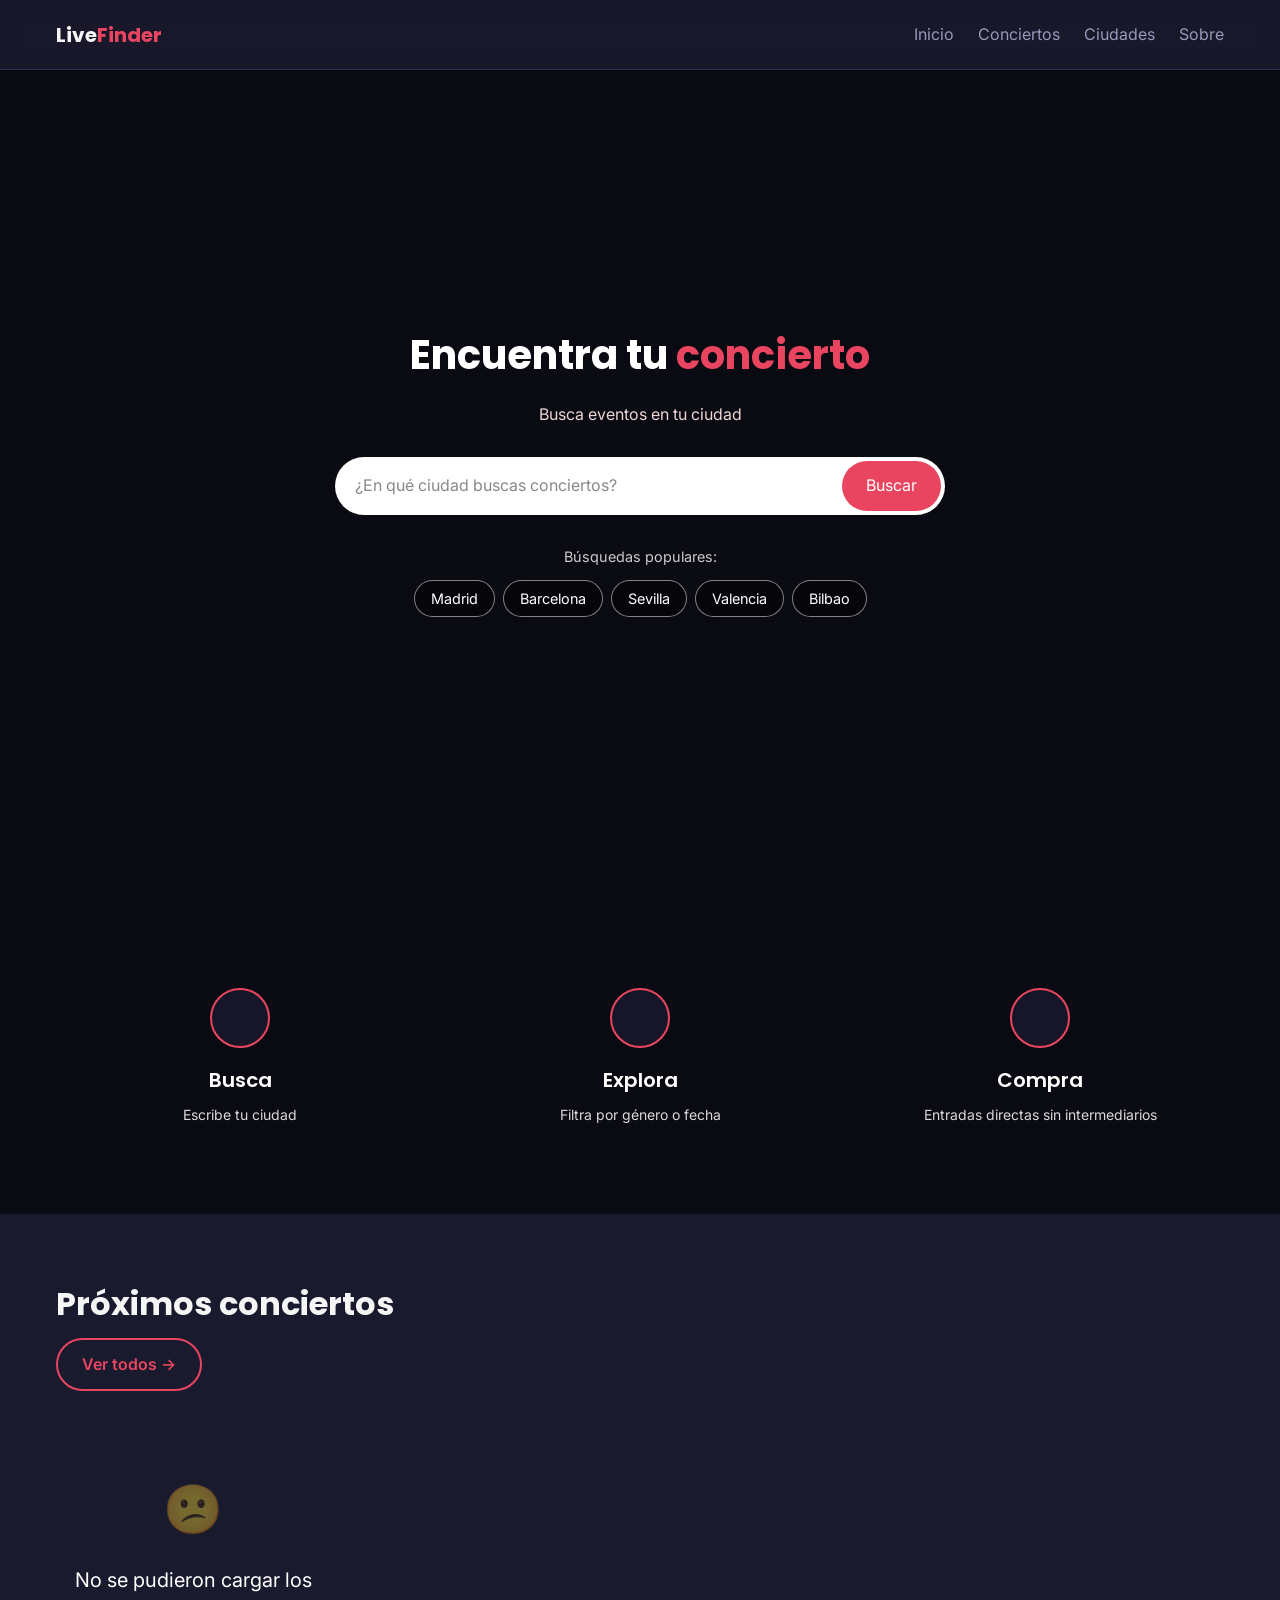
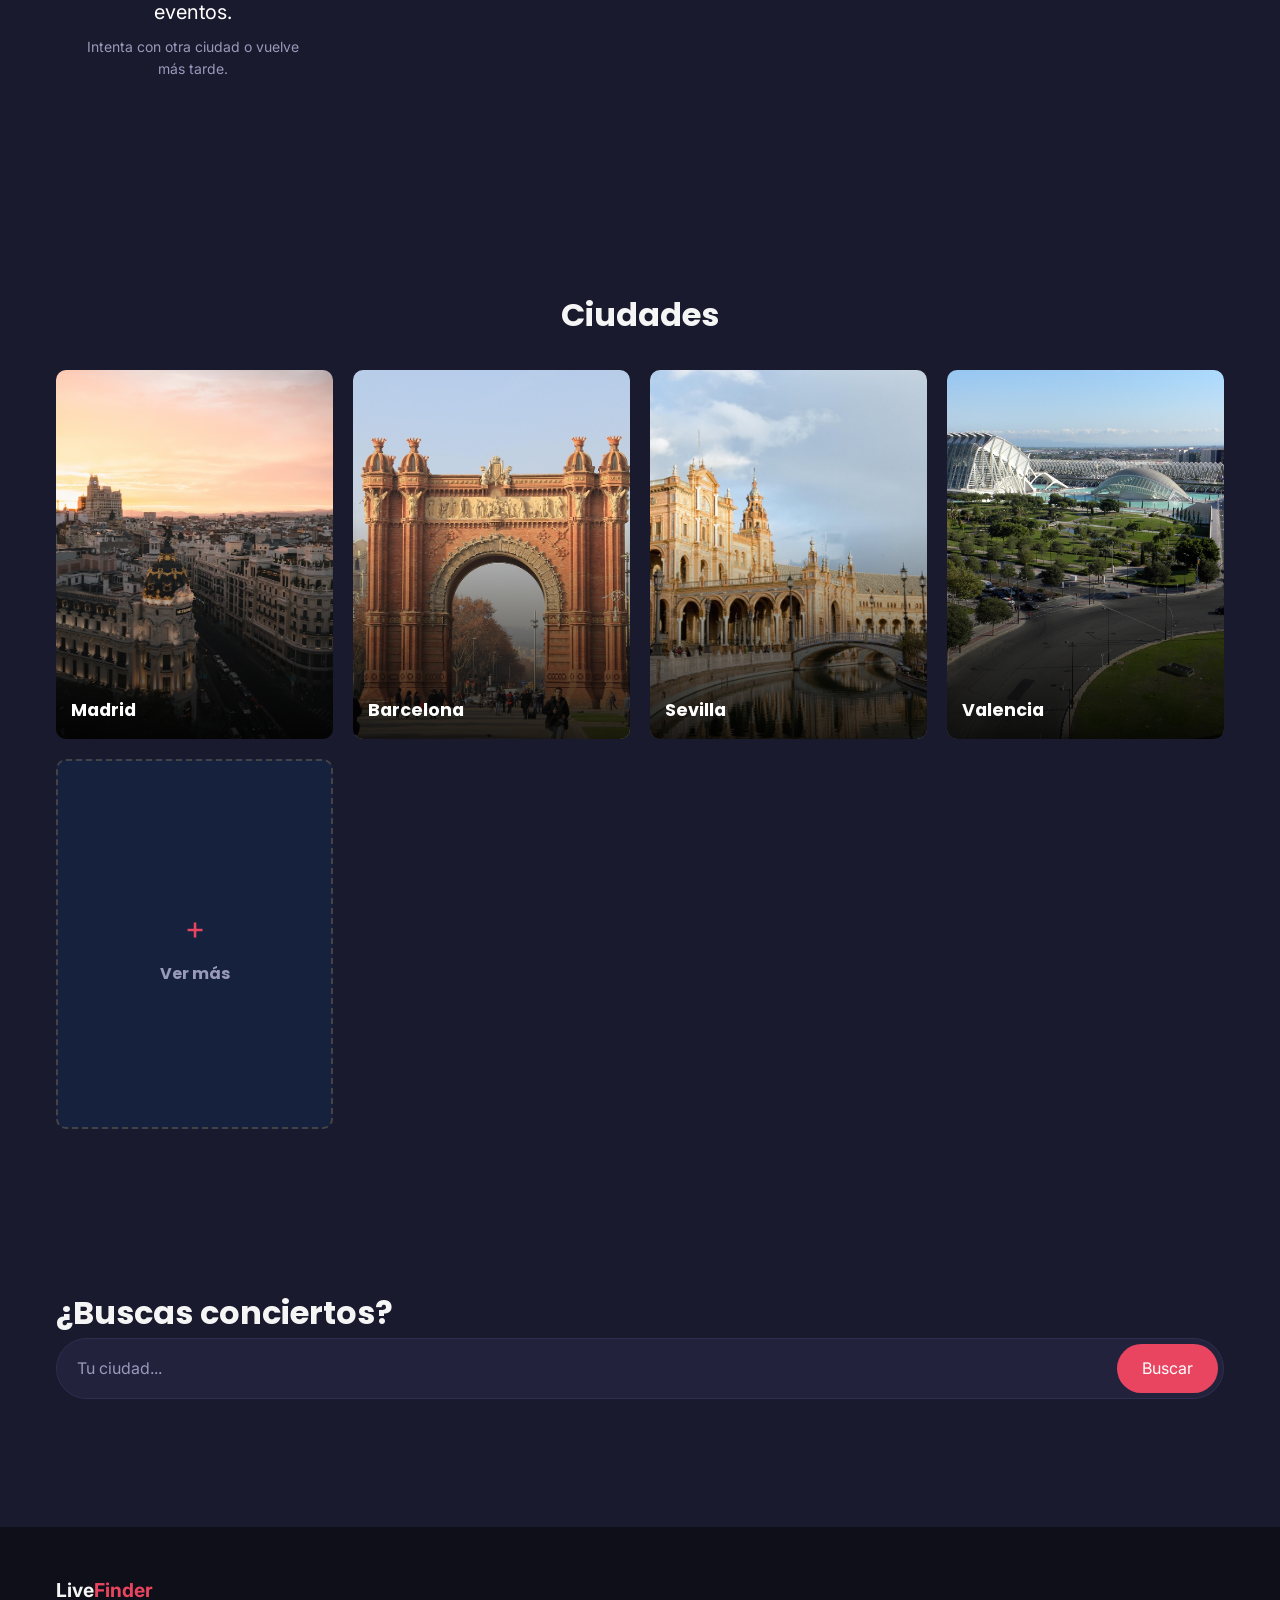
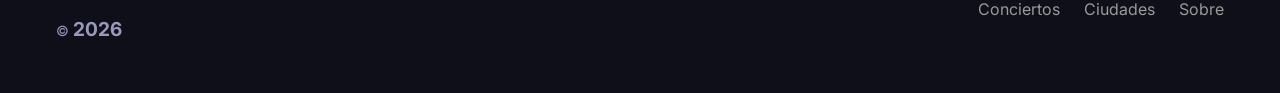
==== commit 855d3b26: "Actualizacion automatica: 01/04/2026 10:04:53,40" ====
--- a/index.html
+++ b/index.html
@@ -1,75 +1,66 @@
-    <!DOCTYPE html>
-    <html lang="es">
-    <head>
-        <!-- =====================================================================
-            METADATOS Y CONFIGURACIÓN DEL DOCUMENTO
-            ===================================================================== -->
-        <meta charset="UTF-8">
-        <meta name="viewport" content="width=device-width, initial-scale=1.0">
-        <title>LiveFinder — Conciertos en tu ciudad</title>
-        <meta name="description" content="Descubre conciertos cerca de ti.">
+<!DOCTYPE html>
+<html lang="es">
+<head>
+    <!-- =====================================================================
+        METADATOS Y CONFIGURACIÓN DEL DOCUMENTO
+        ===================================================================== -->
+    <meta charset="UTF-8">
+    <meta name="viewport" content="width=device-width, initial-scale=1.0">
+    <title>LiveFinder — Conciertos en tu ciudad</title>
+    <meta name="description" content="Descubre conciertos cerca de ti.">
+    
+    <!-- =====================================================================
+        FUENTES GOOGLE: 
+        - Poppins: utilizada para títulos y elementos destacados (pesos 600 y 700)
+        - Inter: tipografía principal para texto general (pesos 400 y 500)
+        ===================================================================== -->
+    <link rel="preconnect" href="https://fonts.googleapis.com">
+    <link rel="preconnect" href="https://fonts.gstatic.com" crossorigin>
+    <link href="https://fonts.googleapis.com/css2?family=Poppins:wght@600;700&family=Inter:wght@400;500&display=swap" rel="stylesheet">
+    
+    <!-- =====================================================================
+        HOJAS DE ESTILO CSS
+        - base.css: estilos globales (reset CSS, tipografías, utilidades reutilizables)
+        - pages.css: estilos específicos de componentes y páginas (hero, tarjetas, etc.)
+        ===================================================================== -->
+    <link rel="stylesheet" href="assets/css/base.css">
+    <link rel="stylesheet" href="assets/css/pages.css">
+</head>
+<body>
+
+<!-- =========================================================================
+    HEADER - BARRA DE NAVEGACIÓN PRINCIPAL
+    ========================================================================= -->
+<header class="cabecera">
+    <div class="container cabecera__interior">
+        <a href="index.html" class="cabecera__logo">
+            Live<span class="texto-acento">Finder</span>
+        </a>
         
-        <!-- =====================================================================
-            FUENTES GOOGLE: 
-            - Poppins: utilizada para títulos y elementos destacados (pesos 600 y 700)
-            - Inter: tipografía principal para texto general (pesos 400 y 500)
-            ===================================================================== -->
-        <link rel="preconnect" href="https://fonts.googleapis.com">
-        <link rel="preconnect" href="https://fonts.gstatic.com" crossorigin>
-        <link href="https://fonts.googleapis.com/css2?family=Poppins:wght@600;700&family=Inter:wght@400;500&display=swap" rel="stylesheet">
+        <button class="nav__boton" id="nav-boton" aria-label="Menú de navegación">☰</button>
         
-        <!-- =====================================================================
-            HOJAS DE ESTILO CSS
-            - base.css: estilos globales (reset CSS, tipografías, utilidades reutilizables)
-            - pages.css: estilos específicos de componentes y páginas (hero, tarjetas, etc.)
-            ===================================================================== -->
-        <link rel="stylesheet" href="assets/css/base.css">
-        <link rel="stylesheet" href="assets/css/pages.css">
-    </head>
-    <body>
-
-    <!-- =========================================================================
-        HEADER - BARRA DE NAVEGACIÓN PRINCIPAL
-        ========================================================================= -->
-    <header class="cabecera">
-        <div class="container cabecera__interior">
-            <!-- Logo del sitio: enlace a la página de inicio -->
-            <a href="index.html" class="cabecera__logo">
-                Live<span class="texto-acento">Finder</span>
-            </a>
-            
-            <!-- Botón para menú hamburguesa en dispositivos móviles 
-                Se activa mediante JavaScript para mostrar/ocultar la navegación -->
-            <button class="nav__boton" id="nav-boton" aria-label="Menú de navegación">☰</button>
-            
-            <!-- Menú de navegación principal con enlaces a las secciones clave -->
-            <nav>
-                <ul class="nav__lista" id="nav-menu">
-                    <li><a href="index.html">Inicio</a></li>
-                    <li><a href="resultados.html">Conciertos</a></li>
-                    <li><a href="ciudades.html">Ciudades</a></li>
-                    <li><a href="sobre.html">Sobre</a></li>
-                </ul>
-            </nav>
-        </div>
-    </header>
-
-<!-- =========================================================================
-        HERO - SECCIÓN PRINCIPAL CON BUSCADOR
-        Esta sección constituye la primera impresión visual del sitio
-        ========================================================================= -->
+        <nav>
+            <ul class="nav__lista" id="nav-menu">
+                <li><a href="index.html">Inicio</a></li>
+                <li><a href="resultados.html">Conciertos</a></li>
+                <li><a href="ciudades.html">Ciudades</a></li>
+                <li><a href="sobre.html">Sobre</a></li>
+            </ul>
+        </nav>
+    </div>
+</header>
+
+<!-- =========================================================================
+    HERO - SECCIÓN PRINCIPAL CON BUSCADOR
+    ========================================================================= -->
 <section class="hero">
-    <!-- Imagen de fondo con efecto zoom en lugar del video -->
+    <!-- Imagen de fondo local -->
     <div class="hero__video hero__imagen-fondo" style="background-image: url('assets/images/hero/hero-7.jpg');"></div>
-    <!-- Capa semitransparente: mejora la legibilidad del texto sobre la imagen -->
     <div class="hero__capa"></div>
     <div class="hero__contenido">
-        <!-- h1: encabezado principal de la página (solo uno por documento) -->
         <h1>Encuentra tu <span class="texto-acento">concierto</span></h1>
         <p>Busca eventos en tu ciudad</p>
 
-        <!-- Formulario de búsqueda principal 
-            El atributo name="city" será utilizado por JavaScript para capturar el valor -->
         <form id="formulario-busqueda-hero">
             <div class="buscador buscador--hero">
                 <span class="buscador__icono"></span>
@@ -80,9 +71,6 @@
             </div>
         </form>
 
-        <!-- Botones de búsqueda rápida: ciudades más populares 
-            data-city: atributo personalizado que almacena el nombre de la ciudad 
-            para ser utilizado por el evento click en JavaScript -->
         <div class="hero__ciudades-rapidas">
             <span class="hero__etiqueta-rapida">Búsquedas populares:</span>
             <ul class="hero__lista-rapida">
@@ -96,176 +84,153 @@
     </div>
 </section>
 
-    <!-- =========================================================================
-        CÓMO FUNCIONA - SECCIÓN EXPLICATIVA DE 3 PASOS
-        Muestra visualmente el flujo de uso de la aplicación
-        ========================================================================= -->
-    <section class="section como-funciona">
-        <!-- Video de fondo para esta sección -->
-        <div class="hero__video hero__imagen-fondo" style="background-image: url('https://source.unsplash.com/1920x1080/?concert,stage');"></div>
-        <div class="container">
-            <ul class="pasos">
-                <!-- PASO 1: Búsqueda -->
-                <li class="paso">
-                    <div class="paso__icono"></div>
-                    <h2 class="paso__titulo">Busca</h2>
-                    <p class="paso__texto">Escribe tu ciudad</p>
-                </li>
-                <!-- PASO 2: Exploración -->
-                <li class="paso">
-                    <div class="paso__icono"></div>
-                    <h2 class="paso__titulo">Explora</h2>
-                    <p class="paso__texto">Filtra por género o fecha</p>
-                </li>
-                <!-- PASO 3: Compra -->
-                <li class="paso">
-                    <div class="paso__icono"></div>
-                    <h2 class="paso__titulo">Compra</h2>
-                    <p class="paso__texto">Entradas directas sin intermediarios</p>
-                </li>
-            </ul>
-        </div>
-    </section>
-
-    <!-- =========================================================================
-        PRÓXIMOS EVENTOS - SECCIÓN DE DESTACADOS
-        Contenido dinámico: se carga mediante JavaScript (eventos de Madrid por defecto)
-        Se muestran esqueletos de carga (skeleton loaders) mientras se obtienen los datos
-        ========================================================================= -->
-    <section class="section">
-        <div class="container">
-            <!-- Cabecera de la sección con título y enlace para ver todos los eventos -->
-            <div class="seccion__cabecera">
-                <h2 class="seccion__titulo">Próximos conciertos</h2>
-                <a href="resultados.html" class="boton boton--contorno">Ver todos →</a>
-            </div>
-            <!-- Contenedor donde se inyectarán dinámicamente las tarjetas de eventos 
-                id="cuadricula-eventos-destacados": identificador único para manipulación DOM -->
-            <div class="cuadricula--eventos" id="cuadricula-eventos-destacados">
-                <!-- Esqueletos de carga: mantienen la estructura visual mientras se realiza la petición API -->
-                <div class="esqueleto esqueleto--tarjeta"></div>
-                <div class="esqueleto esqueleto--tarjeta"></div>
-                <div class="esqueleto esqueleto--tarjeta"></div>
-            </div>
-        </div>
-    </section>
-
-    <!-- =========================================================================
-        CIUDADES - GALERÍA VISUAL DE CIUDADES ESPAÑOLAS
-        Muestra una selección de ciudades con imágenes de fondo
-        ========================================================================= -->
-    <section class="section">
-        <div class="container">
-            <h2 class="seccion__titulo texto-centro">Ciudades</h2>
-            <div class="cuadricula-ciudades">
-
-                <!-- Tarjeta de Madrid: enlace a resultados.html con parámetro city -->
-                <a href="resultados.html?city=Madrid" class="tarjeta-ciudad">
-                    <img src="assets/images/ciudades/madrid.jpg" alt="Madrid" 
-                        class="tarjeta-ciudad__imagen" loading="lazy">
-                    <div class="tarjeta-ciudad__capa"></div>
-                    <div class="tarjeta-ciudad__contenido">
-                        <h3 class="tarjeta-ciudad__nombre">Madrid</h3>
-                    </div>
-                </a>
-
-                <!-- Tarjeta de Barcelona -->
-                <a href="resultados.html?city=Barcelona" class="tarjeta-ciudad">
-                    <img src="assets/images/ciudades/barcelona.jpg" alt="Barcelona" 
-                        class="tarjeta-ciudad__imagen" loading="lazy">
-                    <div class="tarjeta-ciudad__capa"></div>
-                    <div class="tarjeta-ciudad__contenido">
-                        <h3 class="tarjeta-ciudad__nombre">Barcelona</h3>
-                    </div>
-                </a>
-
-                <!-- Tarjeta de Sevilla -->
-                <a href="resultados.html?city=Sevilla" class="tarjeta-ciudad">
-                    <img src="assets/images/ciudades/sevilla.jpg" alt="Sevilla" 
-                        class="tarjeta-ciudad__imagen" loading="lazy">
-                    <div class="tarjeta-ciudad__capa"></div>
-                    <div class="tarjeta-ciudad__contenido">
-                        <h3 class="tarjeta-ciudad__nombre">Sevilla</h3>
-                    </div>
-                </a>
-
-                <!-- Tarjeta de Valencia -->
-                <a href="resultados.html?city=Valencia" class="tarjeta-ciudad">
-                    <img src="assets/images/ciudades/valencia.jpg" alt="Valencia" 
-                        class="tarjeta-ciudad__imagen" loading="lazy">
-                    <div class="tarjeta-ciudad__capa"></div>
-                    <div class="tarjeta-ciudad__contenido">
-                        <h3 class="tarjeta-ciudad__nombre">Valencia</h3>
-                    </div>
-                </a>
-
-                <!-- Tarjeta especial "Ver más": redirige a la página completa de ciudades -->
-                <a href="ciudades.html" class="tarjeta-ciudad tarjeta-ciudad--mas">
-                    <div class="tarjeta-ciudad__contenido">
-                        <span class="tarjeta-ciudad__icono-mas">+</span>
-                        <h3 class="tarjeta-ciudad__nombre">Ver más</h3>
-                    </div>
-                </a>
-
-            </div>
-        </div>
-    </section>
-
-    <!-- =========================================================================
-        CTA (CALL TO ACTION) - SEGUNDO BUSCADOR
-        Ubicado al final de la página para facilitar nuevas búsquedas sin tener que volver arriba
-        ========================================================================= -->
-    <section class="section seccion-cta">
-        <div class="container">
-            <div class="bloque-cta">
-                <h2 class="bloque-cta__titulo">¿Buscas conciertos?</h2>
-                <!-- Formulario de búsqueda secundario: misma funcionalidad que el hero 
-                    Comparte el mismo ID base para ser manejado por el mismo JavaScript -->
-                <form id="formulario-busqueda-cta">
-                    <div class="buscador buscador--cta">
-                        <input type="search" name="city" class="buscador__campo" 
-                            placeholder="Tu ciudad..." autocomplete="off" required>
-                        <button type="submit" class="buscador__boton">Buscar</button>
-                    </div>
-                </form>
-            </div>
-        </div>
-    </section>
-
-    <!-- =========================================================================
-        FOOTER - PIE DE PÁGINA
-        Información de copyright y enlaces de navegación secundarios
-        ========================================================================= -->
-    <footer>
-        <div class="container">
-            <div>
-                <span>Live<span class="texto-acento">Finder</span></span>
-                <!-- El año se inserta dinámicamente mediante JavaScript 
-                    id="pie-anio": punto de inserción para document.getElementById() -->
-                <p>© <span id="pie-anio"></span></p>
-            </div>
-            <div>
-                <a href="resultados.html">Conciertos</a>
-                <a href="ciudades.html">Ciudades</a>
-                <a href="sobre.html">Sobre</a>
-            </div>
-        </div>
-    </footer>
-
-    <!-- =========================================================================
-        SCRIPTS JAVASCRIPT
-        ORDEN DE CARGA (importante para las dependencias):
-        1. config.js     - Variables de configuración (API keys, URLs, constantes)
-        2. api.js        - Funciones para llamadas a la API de conciertos
-        3. ui.js         - Funciones de manipulación del DOM (renderizado, skeletons)
-        4. search.js     - Lógica de búsqueda y manejo de eventos de formularios
-        5. pages.js      - Lógica específica para cada página del sitio (inicializaciones)
-        ========================================================================= -->
-    <script src="assets/js/config.js"></script>
-    <script src="assets/js/api.js"></script>
-    <script src="assets/js/ui.js"></script>
-    <script src="assets/js/search.js"></script>
-    <script src="assets/js/pages.js"></script>
-
-    </body>
-    </html>+<!-- =========================================================================
+    CÓMO FUNCIONA - SECCIÓN EXPLICATIVA DE 3 PASOS
+    ========================================================================= -->
+<section class="section como-funciona">
+    <!-- 
+        CORRECCIÓN: Se usa la misma imagen local del hero en lugar de
+        source.unsplash.com (URL discontinuada desde 2023, ya no funciona)
+    -->
+    <div class="hero__video hero__imagen-fondo" style="background-image: url('assets/images/hero/hero-7.jpg');"></div>
+    <div class="hero__capa"></div>
+    <div class="container">
+        <ul class="pasos">
+            <li class="paso">
+                <div class="paso__icono"></div>
+                <h2 class="paso__titulo">Busca</h2>
+                <p class="paso__texto">Escribe tu ciudad</p>
+            </li>
+            <li class="paso">
+                <div class="paso__icono"></div>
+                <h2 class="paso__titulo">Explora</h2>
+                <p class="paso__texto">Filtra por género o fecha</p>
+            </li>
+            <li class="paso">
+                <div class="paso__icono"></div>
+                <h2 class="paso__titulo">Compra</h2>
+                <p class="paso__texto">Entradas directas sin intermediarios</p>
+            </li>
+        </ul>
+    </div>
+</section>
+
+<!-- =========================================================================
+    PRÓXIMOS EVENTOS - SECCIÓN DE DESTACADOS
+    ========================================================================= -->
+<section class="section">
+    <div class="container">
+        <div class="seccion__cabecera">
+            <h2 class="seccion__titulo">Próximos conciertos</h2>
+            <a href="resultados.html" class="boton boton--contorno">Ver todos →</a>
+        </div>
+        <div class="cuadricula--eventos" id="cuadricula-eventos-destacados">
+            <div class="esqueleto esqueleto--tarjeta"></div>
+            <div class="esqueleto esqueleto--tarjeta"></div>
+            <div class="esqueleto esqueleto--tarjeta"></div>
+        </div>
+    </div>
+</section>
+
+<!-- =========================================================================
+    CIUDADES - GALERÍA VISUAL DE CIUDADES ESPAÑOLAS
+    ========================================================================= -->
+<section class="section">
+    <div class="container">
+        <h2 class="seccion__titulo texto-centro">Ciudades</h2>
+        <div class="cuadricula-ciudades">
+
+            <a href="resultados.html?city=Madrid" class="tarjeta-ciudad">
+                <img src="assets/images/ciudades/madrid.jpg" alt="Madrid" 
+                    class="tarjeta-ciudad__imagen" loading="lazy">
+                <div class="tarjeta-ciudad__capa"></div>
+                <div class="tarjeta-ciudad__contenido">
+                    <h3 class="tarjeta-ciudad__nombre">Madrid</h3>
+                </div>
+            </a>
+
+            <a href="resultados.html?city=Barcelona" class="tarjeta-ciudad">
+                <img src="assets/images/ciudades/barcelona.jpg" alt="Barcelona" 
+                    class="tarjeta-ciudad__imagen" loading="lazy">
+                <div class="tarjeta-ciudad__capa"></div>
+                <div class="tarjeta-ciudad__contenido">
+                    <h3 class="tarjeta-ciudad__nombre">Barcelona</h3>
+                </div>
+            </a>
+
+            <a href="resultados.html?city=Sevilla" class="tarjeta-ciudad">
+                <img src="assets/images/ciudades/sevilla.jpg" alt="Sevilla" 
+                    class="tarjeta-ciudad__imagen" loading="lazy">
+                <div class="tarjeta-ciudad__capa"></div>
+                <div class="tarjeta-ciudad__contenido">
+                    <h3 class="tarjeta-ciudad__nombre">Sevilla</h3>
+                </div>
+            </a>
+
+            <a href="resultados.html?city=Valencia" class="tarjeta-ciudad">
+                <img src="assets/images/ciudades/valencia.jpg" alt="Valencia" 
+                    class="tarjeta-ciudad__imagen" loading="lazy">
+                <div class="tarjeta-ciudad__capa"></div>
+                <div class="tarjeta-ciudad__contenido">
+                    <h3 class="tarjeta-ciudad__nombre">Valencia</h3>
+                </div>
+            </a>
+
+            <a href="ciudades.html" class="tarjeta-ciudad tarjeta-ciudad--mas">
+                <div class="tarjeta-ciudad__contenido">
+                    <span class="tarjeta-ciudad__icono-mas">+</span>
+                    <h3 class="tarjeta-ciudad__nombre">Ver más</h3>
+                </div>
+            </a>
+
+        </div>
+    </div>
+</section>
+
+<!-- =========================================================================
+    CTA - SEGUNDO BUSCADOR
+    ========================================================================= -->
+<section class="section seccion-cta">
+    <div class="container">
+        <div class="bloque-cta">
+            <h2 class="bloque-cta__titulo">¿Buscas conciertos?</h2>
+            <form id="formulario-busqueda-cta">
+                <div class="buscador buscador--cta">
+                    <input type="search" name="city" class="buscador__campo" 
+                        placeholder="Tu ciudad..." autocomplete="off" required>
+                    <button type="submit" class="buscador__boton">Buscar</button>
+                </div>
+            </form>
+        </div>
+    </div>
+</section>
+
+<!-- =========================================================================
+    FOOTER
+    ========================================================================= -->
+<footer>
+    <div class="container">
+        <div>
+            <span>Live<span class="texto-acento">Finder</span></span>
+            <p>© <span id="pie-anio"></span></p>
+        </div>
+        <div>
+            <a href="resultados.html">Conciertos</a>
+            <a href="ciudades.html">Ciudades</a>
+            <a href="sobre.html">Sobre</a>
+        </div>
+    </div>
+</footer>
+
+<!-- =========================================================================
+    SCRIPTS JAVASCRIPT
+    Orden importante: config → api → ui → search → pages
+    ========================================================================= -->
+<script src="assets/js/config.js"></script>
+<script src="assets/js/api.js"></script>
+<script src="assets/js/ui.js"></script>
+<script src="assets/js/search.js"></script>
+<script src="assets/js/pages.js"></script>
+
+</body>
+</html>
--- a/assets/css/pages.css
+++ b/assets/css/pages.css
@@ -33,6 +33,13 @@
     z-index: 0;
 }
 
+/* --- CORRECCIÓN: background-size para que la imagen cubra el contenedor --- */
+.hero__imagen-fondo {
+    background-size: cover;
+    background-position: center center;
+    background-repeat: no-repeat;
+}
+
 .hero__capa,
 .como-funciona__capa {
     position: absolute;
@@ -96,7 +103,7 @@
     color: white;
     cursor: pointer;
     font-size: 0.9rem;
-    transition: background 0.2s ease, border-color 0.2s ease; /* Mejor que 'all' */
+    transition: background 0.2s ease, border-color 0.2s ease;
 }
 
 .hero__boton-rapido:hover {
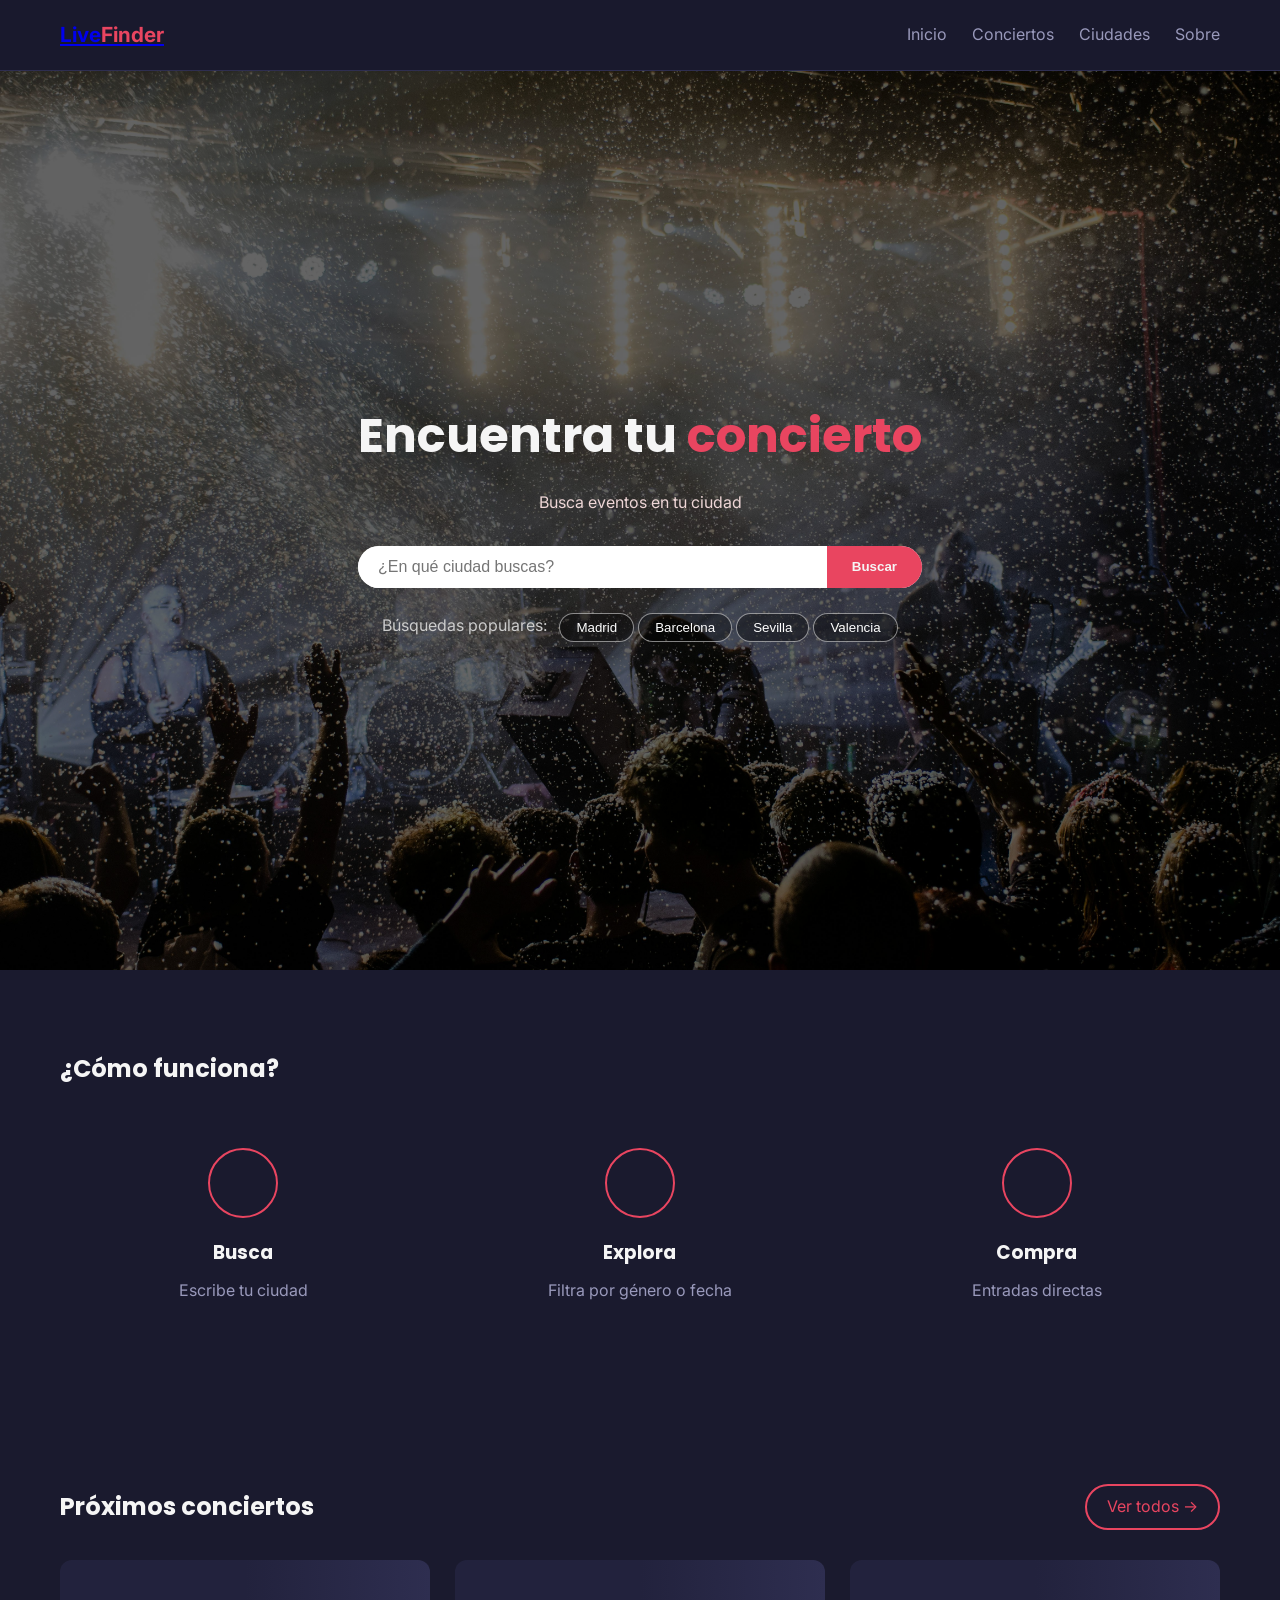
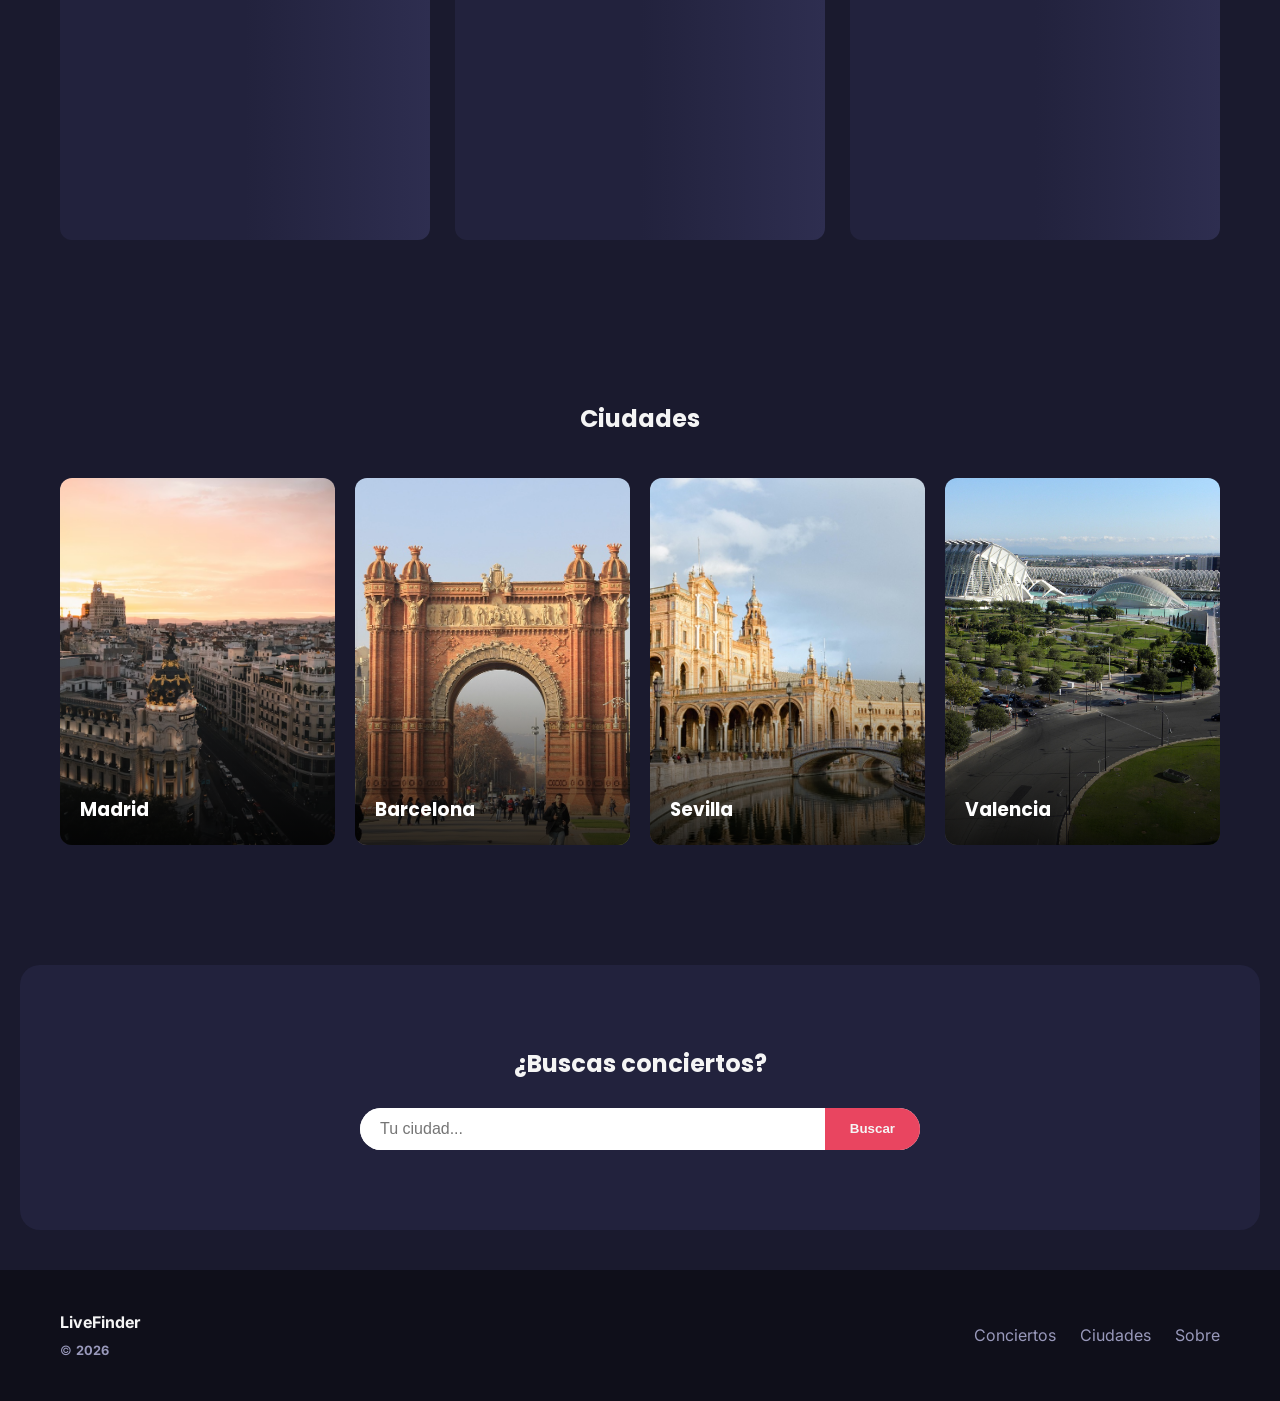
==== commit c4ca37bc: "Actualizacion automatica: 01/04/2026 13:39:12,20" ====
--- a/index.html
+++ b/index.html
@@ -1,46 +1,22 @@
 <!DOCTYPE html>
 <html lang="es">
 <head>
-    <!-- =====================================================================
-        METADATOS Y CONFIGURACIÓN DEL DOCUMENTO
-        ===================================================================== -->
     <meta charset="UTF-8">
     <meta name="viewport" content="width=device-width, initial-scale=1.0">
     <title>LiveFinder — Conciertos en tu ciudad</title>
-    <meta name="description" content="Descubre conciertos cerca de ti.">
-    
-    <!-- =====================================================================
-        FUENTES GOOGLE: 
-        - Poppins: utilizada para títulos y elementos destacados (pesos 600 y 700)
-        - Inter: tipografía principal para texto general (pesos 400 y 500)
-        ===================================================================== -->
     <link rel="preconnect" href="https://fonts.googleapis.com">
     <link rel="preconnect" href="https://fonts.gstatic.com" crossorigin>
     <link href="https://fonts.googleapis.com/css2?family=Poppins:wght@600;700&family=Inter:wght@400;500&display=swap" rel="stylesheet">
-    
-    <!-- =====================================================================
-        HOJAS DE ESTILO CSS
-        - base.css: estilos globales (reset CSS, tipografías, utilidades reutilizables)
-        - pages.css: estilos específicos de componentes y páginas (hero, tarjetas, etc.)
-        ===================================================================== -->
     <link rel="stylesheet" href="assets/css/base.css">
     <link rel="stylesheet" href="assets/css/pages.css">
 </head>
 <body>
 
-<!-- =========================================================================
-    HEADER - BARRA DE NAVEGACIÓN PRINCIPAL
-    ========================================================================= -->
-<header class="cabecera">
-    <div class="container cabecera__interior">
-        <a href="index.html" class="cabecera__logo">
-            Live<span class="texto-acento">Finder</span>
-        </a>
-        
-        <button class="nav__boton" id="nav-boton" aria-label="Menú de navegación">☰</button>
-        
+<header class="header">
+    <div class="container">
+        <a href="index.html" class="logo">Live<span>Finder</span></a>
         <nav>
-            <ul class="nav__lista" id="nav-menu">
+            <ul>
                 <li><a href="index.html">Inicio</a></li>
                 <li><a href="resultados.html">Conciertos</a></li>
                 <li><a href="ciudades.html">Ciudades</a></li>
@@ -50,169 +26,108 @@
     </div>
 </header>
 
-<!-- =========================================================================
-    HERO - SECCIÓN PRINCIPAL CON BUSCADOR
-    ========================================================================= -->
 <section class="hero">
-    <!-- Imagen de fondo local -->
-    <div class="hero__video hero__imagen-fondo" style="background-image: url('assets/images/hero/hero-7.jpg');"></div>
-    <div class="hero__capa"></div>
-    <div class="hero__contenido">
-        <h1>Encuentra tu <span class="texto-acento">concierto</span></h1>
+    <div class="hero-bg"></div>
+    <div class="hero-overlay"></div>
+    <div class="container hero-content">
+        <h1>Encuentra tu <span>concierto</span></h1>
         <p>Busca eventos en tu ciudad</p>
-
-        <form id="formulario-busqueda-hero">
-            <div class="buscador buscador--hero">
-                <span class="buscador__icono"></span>
-                <input type="search" name="city" class="buscador__campo" 
-                    placeholder="¿En qué ciudad buscas conciertos?" 
-                    autocomplete="off" minlength="2" maxlength="50" required>
-                <button type="submit" class="buscador__boton">Buscar</button>
+        <form id="form-busqueda">
+            <div class="buscador">
+                <input type="search" name="city" placeholder="¿En qué ciudad buscas?" required>
+                <button type="submit">Buscar</button>
             </div>
         </form>
-
-        <div class="hero__ciudades-rapidas">
-            <span class="hero__etiqueta-rapida">Búsquedas populares:</span>
-            <ul class="hero__lista-rapida">
-                <li><button class="hero__boton-rapido" data-city="Madrid">Madrid</button></li>
-                <li><button class="hero__boton-rapido" data-city="Barcelona">Barcelona</button></li>
-                <li><button class="hero__boton-rapido" data-city="Sevilla">Sevilla</button></li>
-                <li><button class="hero__boton-rapido" data-city="Valencia">Valencia</button></li>
-                <li><button class="hero__boton-rapido" data-city="Bilbao">Bilbao</button></li>
-            </ul>
+        <div class="ciudades-rapidas">
+            <span>Búsquedas populares:</span>
+            <div>
+                <button data-city="Madrid">Madrid</button>
+                <button data-city="Barcelona">Barcelona</button>
+                <button data-city="Sevilla">Sevilla</button>
+                <button data-city="Valencia">Valencia</button>
+            </div>
         </div>
     </div>
 </section>
 
-<!-- =========================================================================
-    CÓMO FUNCIONA - SECCIÓN EXPLICATIVA DE 3 PASOS
-    ========================================================================= -->
-<section class="section como-funciona">
-    <!-- 
-        CORRECCIÓN: Se usa la misma imagen local del hero en lugar de
-        source.unsplash.com (URL discontinuada desde 2023, ya no funciona)
-    -->
-    <div class="hero__video hero__imagen-fondo" style="background-image: url('assets/images/hero/hero-7.jpg');"></div>
-    <div class="hero__capa"></div>
-    <div class="container">
-        <ul class="pasos">
-            <li class="paso">
-                <div class="paso__icono"></div>
-                <h2 class="paso__titulo">Busca</h2>
-                <p class="paso__texto">Escribe tu ciudad</p>
-            </li>
-            <li class="paso">
-                <div class="paso__icono"></div>
-                <h2 class="paso__titulo">Explora</h2>
-                <p class="paso__texto">Filtra por género o fecha</p>
-            </li>
-            <li class="paso">
-                <div class="paso__icono"></div>
-                <h2 class="paso__titulo">Compra</h2>
-                <p class="paso__texto">Entradas directas sin intermediarios</p>
-            </li>
-        </ul>
-    </div>
-</section>
-
-<!-- =========================================================================
-    PRÓXIMOS EVENTOS - SECCIÓN DE DESTACADOS
-    ========================================================================= -->
 <section class="section">
     <div class="container">
-        <div class="seccion__cabecera">
-            <h2 class="seccion__titulo">Próximos conciertos</h2>
-            <a href="resultados.html" class="boton boton--contorno">Ver todos →</a>
-        </div>
-        <div class="cuadricula--eventos" id="cuadricula-eventos-destacados">
-            <div class="esqueleto esqueleto--tarjeta"></div>
-            <div class="esqueleto esqueleto--tarjeta"></div>
-            <div class="esqueleto esqueleto--tarjeta"></div>
+        <h2>¿Cómo funciona?</h2>
+        <div class="pasos">
+            <div class="paso">
+                <div class="icono"></div>
+                <h3>Busca</h3>
+                <p>Escribe tu ciudad</p>
+            </div>
+            <div class="paso">
+                <div class="icono"></div>
+                <h3>Explora</h3>
+                <p>Filtra por género o fecha</p>
+            </div>
+            <div class="paso">
+                <div class="icono"></div>
+                <h3>Compra</h3>
+                <p>Entradas directas</p>
+            </div>
         </div>
     </div>
 </section>
 
-<!-- =========================================================================
-    CIUDADES - GALERÍA VISUAL DE CIUDADES ESPAÑOLAS
-    ========================================================================= -->
 <section class="section">
     <div class="container">
-        <h2 class="seccion__titulo texto-centro">Ciudades</h2>
-        <div class="cuadricula-ciudades">
-
-            <a href="resultados.html?city=Madrid" class="tarjeta-ciudad">
-                <img src="assets/images/ciudades/madrid.jpg" alt="Madrid" 
-                    class="tarjeta-ciudad__imagen" loading="lazy">
-                <div class="tarjeta-ciudad__capa"></div>
-                <div class="tarjeta-ciudad__contenido">
-                    <h3 class="tarjeta-ciudad__nombre">Madrid</h3>
-                </div>
-            </a>
-
-            <a href="resultados.html?city=Barcelona" class="tarjeta-ciudad">
-                <img src="assets/images/ciudades/barcelona.jpg" alt="Barcelona" 
-                    class="tarjeta-ciudad__imagen" loading="lazy">
-                <div class="tarjeta-ciudad__capa"></div>
-                <div class="tarjeta-ciudad__contenido">
-                    <h3 class="tarjeta-ciudad__nombre">Barcelona</h3>
-                </div>
-            </a>
-
-            <a href="resultados.html?city=Sevilla" class="tarjeta-ciudad">
-                <img src="assets/images/ciudades/sevilla.jpg" alt="Sevilla" 
-                    class="tarjeta-ciudad__imagen" loading="lazy">
-                <div class="tarjeta-ciudad__capa"></div>
-                <div class="tarjeta-ciudad__contenido">
-                    <h3 class="tarjeta-ciudad__nombre">Sevilla</h3>
-                </div>
-            </a>
-
-            <a href="resultados.html?city=Valencia" class="tarjeta-ciudad">
-                <img src="assets/images/ciudades/valencia.jpg" alt="Valencia" 
-                    class="tarjeta-ciudad__imagen" loading="lazy">
-                <div class="tarjeta-ciudad__capa"></div>
-                <div class="tarjeta-ciudad__contenido">
-                    <h3 class="tarjeta-ciudad__nombre">Valencia</h3>
-                </div>
-            </a>
-
-            <a href="ciudades.html" class="tarjeta-ciudad tarjeta-ciudad--mas">
-                <div class="tarjeta-ciudad__contenido">
-                    <span class="tarjeta-ciudad__icono-mas">+</span>
-                    <h3 class="tarjeta-ciudad__nombre">Ver más</h3>
-                </div>
-            </a>
-
+        <div class="section-header">
+            <h2>Próximos conciertos</h2>
+            <a href="resultados.html" class="btn-outline">Ver todos →</a>
+        </div>
+        <div class="grid-eventos" id="eventos-destacados">
+            <div class="skeleton"></div>
+            <div class="skeleton"></div>
+            <div class="skeleton"></div>
         </div>
     </div>
 </section>
 
-<!-- =========================================================================
-    CTA - SEGUNDO BUSCADOR
-    ========================================================================= -->
-<section class="section seccion-cta">
+<section class="section">
     <div class="container">
-        <div class="bloque-cta">
-            <h2 class="bloque-cta__titulo">¿Buscas conciertos?</h2>
-            <form id="formulario-busqueda-cta">
-                <div class="buscador buscador--cta">
-                    <input type="search" name="city" class="buscador__campo" 
-                        placeholder="Tu ciudad..." autocomplete="off" required>
-                    <button type="submit" class="buscador__boton">Buscar</button>
-                </div>
-            </form>
+        <h2 class="text-center">Ciudades</h2>
+        <div class="grid-ciudades">
+            <a href="resultados.html?city=Madrid" class="ciudad-card">
+                <img src="assets/images/ciudades/madrid.jpg" alt="Madrid">
+                <h3>Madrid</h3>
+            </a>
+            <a href="resultados.html?city=Barcelona" class="ciudad-card">
+                <img src="assets/images/ciudades/barcelona.jpg" alt="Barcelona">
+                <h3>Barcelona</h3>
+            </a>
+            <a href="resultados.html?city=Sevilla" class="ciudad-card">
+                <img src="assets/images/ciudades/sevilla.jpg" alt="Sevilla">
+                <h3>Sevilla</h3>
+            </a>
+            <a href="resultados.html?city=Valencia" class="ciudad-card">
+                <img src="assets/images/ciudades/valencia.jpg" alt="Valencia">
+                <h3>Valencia</h3>
+            </a>
         </div>
     </div>
 </section>
 
-<!-- =========================================================================
-    FOOTER
-    ========================================================================= -->
+<section class="section cta">
+    <div class="container">
+        <h2>¿Buscas conciertos?</h2>
+        <form id="form-busqueda-cta">
+            <div class="buscador">
+                <input type="search" name="city" placeholder="Tu ciudad..." required>
+                <button type="submit">Buscar</button>
+            </div>
+        </form>
+    </div>
+</section>
+
 <footer>
     <div class="container">
         <div>
-            <span>Live<span class="texto-acento">Finder</span></span>
-            <p>© <span id="pie-anio"></span></p>
+            <span>Live<span>Finder</span></span>
+            <p>© <span id="year"></span></p>
         </div>
         <div>
             <a href="resultados.html">Conciertos</a>
@@ -222,15 +137,11 @@
     </div>
 </footer>
 
-<!-- =========================================================================
-    SCRIPTS JAVASCRIPT
-    Orden importante: config → api → ui → search → pages
-    ========================================================================= -->
 <script src="assets/js/config.js"></script>
 <script src="assets/js/api.js"></script>
 <script src="assets/js/ui.js"></script>
 <script src="assets/js/search.js"></script>
 <script src="assets/js/pages.js"></script>
-
+<script>document.getElementById('year').innerText = new Date().getFullYear();</script>
 </body>
 </html>
--- a/assets/css/base.css
+++ b/assets/css/base.css
@@ -1,499 +1,224 @@
-/* ============================================================
-    1. RESET Y VARIABLES
-    ============================================================ */
-*, *::before, *::after {
-    box-sizing: border-box;
+/* RESET */
+* {
     margin: 0;
     padding: 0;
-}
-
-html {
-    font-size: 16px;
-    scroll-behavior: smooth;
+    box-sizing: border-box;
+}
+
+/* VARIABLES */
+:root {
+    --bg: #1A1A2E;
+    --accent: #E94560;
+    --accent-hover: #c73652;
+    --bg-card: #22223d;
+    --border: #2e2e50;
+    --text-muted: #9999bb;
+    --white: #F5F5F5;
 }
 
 body {
-    min-height: 100vh;
+    font-family: 'Inter', sans-serif;
+    background: var(--bg);
+    color: var(--white);
     line-height: 1.6;
-    font-family: 'Inter', sans-serif;
-    background: #1A1A2E;
-    color: #F5F5F5;
-}
-
-img, picture, video, canvas, svg {
-    display: block;
-    max-width: 100%;
-}
-
-input, button, textarea, select {
-    font: inherit;
+}
+
+h1, h2, h3 {
+    font-family: 'Poppins', sans-serif;
+}
+
+.container {
+    max-width: 1200px;
+    margin: 0 auto;
+    padding: 0 20px;
+}
+
+.section {
+    padding: 80px 0;
+}
+
+/* HEADER */
+.header {
+    position: fixed;
+    top: 0;
+    width: 100%;
+    background: rgba(26, 26, 46, 0.95);
+    backdrop-filter: blur(10px);
+    border-bottom: 1px solid var(--border);
+    z-index: 100;
+}
+
+.header .container {
+    display: flex;
+    justify-content: space-between;
+    align-items: center;
+    height: 70px;
+}
+
+.logo {
+    font-size: 1.3rem;
+    font-weight: 700;
+}
+
+.logo span {
+    color: var(--accent);
+}
+
+nav ul {
+    display: flex;
+    gap: 25px;
+    list-style: none;
+}
+
+nav a {
+    color: var(--text-muted);
+    text-decoration: none;
+    transition: color 0.2s;
+}
+
+nav a:hover {
+    color: var(--white);
+}
+
+/* BOTONES */
+.btn-outline {
+    border: 2px solid var(--accent);
+    color: var(--accent);
+    padding: 8px 20px;
+    border-radius: 30px;
+    text-decoration: none;
+    transition: all 0.2s;
+}
+
+.btn-outline:hover {
+    background: var(--accent);
+    color: var(--white);
+}
+
+/* BUSCADOR */
+.buscador {
+    display: flex;
+    background: var(--white);
+    border-radius: 50px;
+    overflow: hidden;
+}
+
+.buscador input {
+    flex: 1;
+    padding: 12px 20px;
     border: none;
     outline: none;
-    background: none;
-}
-
-button { cursor: pointer; }
-a { color: inherit; text-decoration: none; }
-ul, ol { list-style: none; }
-
-/* ============================================================
-    2. VARIABLES CSS
-    ============================================================ */
-:root {
-    --color-bg: #1A1A2E;
-    --color-accent: #E94560;
-    --color-accent-hover: #c73652;
-    --color-bg-elevated: #22223d;
-    --color-border: #2e2e50;
-    --color-text-muted: #9999bb;
-    --color-secondary: #0F3460;
-    
-    --font-heading: 'Poppins', sans-serif;
-    
-    --space-2: 0.5rem;
-    --space-4: 1rem;
-    --space-6: 1.5rem;
-    --space-8: 2rem;
-    --space-12: 3rem;
-    --space-16: 4rem;
-    
-    --radius-md: 8px;
-    --radius-lg: 12px;
-    --radius-full: 9999px;
-    
-    --transition-base: 250ms ease;
-    --transition-fast: 150ms ease;
-    
-    --container-max: 1200px;
-    --container-pad: 1rem;
-    --header-height: 70px;
-}
-
-/* ============================================================
-    3. UTILIDADES Y COMPONENTES BASE
-    ============================================================ */
-.container {
-    width: 100%;
-    max-width: var(--container-max);
-    margin-inline: auto;
-    padding-inline: var(--container-pad);
-}
-
-.section {
-    padding-block: var(--space-16);
-}
-
-/* Tipografía */
-h1, h2, h3, h4 {
-    font-family: var(--font-heading);
-    font-weight: 700;
-}
-
-h1 { font-size: 2.5rem; }
-h2 { font-size: 2rem; }
-h3 { font-size: 1.5rem; }
-h4 { font-size: 1.25rem; }
-
-.texto-acento { color: var(--color-accent); }
-.texto-centro { text-align: center; }
-
-/* Sección título y subtítulo */
-.seccion__titulo {
-    font-family: var(--font-heading);
-    font-size: 2rem;
-    font-weight: 700;
-    margin-bottom: var(--space-2);
-}
-
-.seccion__subtitulo {
-    font-size: 1.125rem;
-    color: var(--color-text-muted);
-    margin-bottom: var(--space-8);
-}
-
-/* Botones */
-.boton {
-    display: inline-flex;
-    align-items: center;
-    justify-content: center;
-    gap: 0.5rem;
-    padding: 0.75rem 1.5rem;
-    border-radius: var(--radius-full);
+    font-size: 1rem;
+}
+
+.buscador button {
+    background: var(--accent);
+    color: var(--white);
+    border: none;
+    padding: 12px 25px;
+    cursor: pointer;
     font-weight: 600;
-    transition: var(--transition-base);
-    cursor: pointer;
-}
-
-.boton--primario {
-    background: var(--color-accent);
-    color: white;
-}
-
-.boton--primario:hover {
-    background: var(--color-accent-hover);
-}
-
-.boton--contorno {
-    border: 2px solid var(--color-accent);
-    color: var(--color-accent);
-}
-
-.boton--contorno:hover {
-    background: var(--color-accent);
-    color: white;
-}
-
-.boton--grande { padding: 1rem 2rem; }
-.boton--pequeno { padding: 0.5rem 1rem; font-size: 0.875rem; }
-
-/* Cuadrícula de eventos */
-.cuadricula--eventos {
-    display: grid;
-    grid-template-columns: repeat(4, 1fr);
-    gap: var(--space-6);
-}
-
-/* Cards de eventos */
-.card {
-    background: var(--color-bg-elevated);
-    border-radius: var(--radius-lg);
-    overflow: hidden;
-    border: 1px solid var(--color-border);
-    transition: transform var(--transition-base), border-color var(--transition-base);
-}
-
-.card:hover {
-    transform: translateY(-4px);
-    border-color: var(--color-accent);
-    box-shadow: 0 8px 24px rgba(233, 69, 96, 0.2);
-}
-
-.tarjeta__imagen {
-    width: 100%;
-    height: 160px;
-    object-fit: cover;
-    transition: transform 0.3s ease;
-}
-
-.card:hover .tarjeta__imagen {
-    transform: scale(1.04);
-}
-
-.tarjeta__cuerpo { padding: 1rem; }
-
-.tarjeta__fecha {
-    color: var(--color-accent);
-    font-size: 0.75rem;
-    font-weight: 600;
-    text-transform: uppercase;
-    margin-bottom: 0.5rem;
-}
-
-.tarjeta__titulo {
-    font-family: var(--font-heading);
-    font-size: 1rem;
-    font-weight: 600;
-    margin-bottom: 0.25rem;
-    display: -webkit-box;
-    -webkit-line-clamp: 2;
-    -webkit-box-orient: vertical;
-    overflow: hidden;
-}
-
-.tarjeta__recinto {
-    color: var(--color-text-muted);
-    font-size: 0.875rem;
-}
-
-.tarjeta__pie {
-    padding: 0.75rem 1rem;
-    border-top: 1px solid var(--color-border);
+}
+
+.buscador button:hover {
+    background: var(--accent-hover);
+}
+
+/* ESQUELETOS */
+.skeleton {
+    background: linear-gradient(90deg, var(--bg-card) 25%, var(--border) 50%, var(--bg-card) 75%);
+    background-size: 200% 100%;
+    animation: loading 1.5s infinite;
+    height: 280px;
+    border-radius: 12px;
+}
+
+@keyframes loading {
+    0% { background-position: 200% 0; }
+    100% { background-position: -200% 0; }
+}
+
+/* FOOTER */
+footer {
+    background: #0f0f1a;
+    padding: 40px 0;
+    margin-top: 40px;
+}
+
+footer .container {
     display: flex;
     justify-content: space-between;
     align-items: center;
 }
 
-.tarjeta__ciudad {
-    font-size: 0.75rem;
-    color: var(--color-text-muted);
-}
-
-/* Pasos (Cómo funciona) */
-.pasos {
-    display: grid;
-    grid-template-columns: repeat(3, 1fr);
-    gap: 2rem;
+footer span {
+    font-weight: bold;
+}
+
+footer p {
+    color: var(--text-muted);
+    font-size: 0.8rem;
+    margin-top: 5px;
+}
+
+footer a {
+    color: var(--text-muted);
+    text-decoration: none;
+    margin-left: 20px;
+}
+
+footer a:hover {
+    color: var(--accent);
+}
+
+/* UTILIDADES */
+.text-center {
     text-align: center;
-}
-
-.paso {
-    padding: 1.5rem;
-}
-
-.paso__icono {
-    width: 60px;
-    height: 60px;
-    margin: 0 auto 1rem;
-    background: rgba(26, 26, 46, 0.8);
-    border-radius: 50%;
-    display: flex;
-    align-items: center;
-    justify-content: center;
-    border: 2px solid var(--color-accent);
-}
-
-.paso__titulo {
-    font-family: var(--font-heading);
-    font-size: 1.25rem;
-    font-weight: 600;
-    margin-bottom: 0.5rem;
-}
-
-.paso__texto {
-    color: var(--color-text-muted);
-    font-size: 0.875rem;
-}
-
-/* Buscador */
-.buscador {
-    display: flex;
-    background: white;
-    border-radius: var(--radius-full);
-    overflow: hidden;
-    padding: 0.25rem;
-}
-
-.buscador__campo {
-    flex: 1;
-    padding: 0.75rem 1rem;
-    color: #333;
-}
-
-.buscador__campo::placeholder { color: #888; }
-
-.buscador__boton {
-    background: var(--color-accent);
-    color: white;
-    padding: 0.75rem 1.5rem;
-    border-radius: var(--radius-full);
-    white-space: nowrap;
-}
-
-.buscador__boton:hover { background: var(--color-accent-hover); }
-
-/* Esqueletos de carga */
-.esqueleto {
-    background: linear-gradient(90deg, var(--color-bg-elevated) 25%, var(--color-border) 50%, var(--color-bg-elevated) 75%);
-    background-size: 200% 100%;
-    animation: pulso 1.5s ease-in-out infinite;
-    border-radius: var(--radius-md);
-}
-
-.esqueleto--tarjeta { height: 280px; border-radius: var(--radius-lg); }
-.esqueleto--texto { height: 1em; width: 70%; margin-bottom: var(--space-2); }
-.esqueleto--texto-corto { height: 1em; width: 40%; }
-
-@keyframes pulso {
-    0% { background-position: 200% 0; }
-    100% { background-position: -200% 0; }
-}
-
-/* Animación de entrada */
-@keyframes fade-in {
-    from { opacity: 0; transform: translateY(12px); }
-    to { opacity: 1; transform: translateY(0); }
-}
-
-.animar-entrada {
-    animation: fade-in 0.4s ease forwards;
-}
-
-/* Estado vacío */
-.estado-vacio {
-    text-align: center;
-    padding: 5rem 1rem;
-    color: var(--color-text-muted);
-}
-
-.estado-vacio__icono { font-size: 3rem; margin-bottom: 1rem; opacity: 0.4; }
-.estado-vacio__titulo { font-size: 1.25rem; color: white; margin-bottom: 0.5rem; }
-.estado-vacio__texto { font-size: 0.875rem; max-width: 320px; margin-inline: auto; }
-
-/* Utilidades de visibilidad */
-.hidden { display: none; }
-
-/* ============================================================
-    4. HEADER Y FOOTER
-    ============================================================ */
-.cabecera {
-    position: fixed;
-    top: 0;
-    left: 0;
-    right: 0;
-    height: var(--header-height);
-    background: rgba(26, 26, 46, 0.9);
-    backdrop-filter: blur(12px);
-    border-bottom: 1px solid var(--color-border);
-    z-index: 100;
-}
-
-.cabecera__interior {
-    height: 100%;
+    margin-bottom: 40px;
+}
+
+.section-header {
     display: flex;
     justify-content: space-between;
     align-items: center;
-}
-
-.cabecera__logo {
-    font-family: var(--font-heading);
-    font-weight: 700;
-    font-size: 1.25rem;
-}
-
-.nav__lista {
-    display: flex;
-    gap: 1.5rem;
-}
-
-.nav__lista a {
-    color: var(--color-text-muted);
-    transition: color var(--transition-base);
-    position: relative;
-}
-
-.nav__lista a::after {
-    content: '';
-    position: absolute;
-    bottom: -4px;
-    left: 0;
-    width: 0;
-    height: 2px;
-    background: var(--color-accent);
-    transition: width var(--transition-base);
-}
-
-.nav__lista a:hover::after,
-.nav__enlace--activo::after {
-    width: 100%;
-}
-
-.nav__lista a:hover,
-.nav__enlace--activo {
-    color: white;
-}
-
-.nav__boton {
-    display: none;
-    font-size: 1.4rem;
-    cursor: pointer;
-}
-
-footer {
-    background: #0f0f1a;
-    padding: 3rem 0;
-    margin-top: var(--space-16);
-}
-
-footer .container {
-    display: flex;
-    justify-content: space-between;
-    align-items: center;
-}
-
-footer span {
-    font-weight: bold;
-    font-size: 1.2rem;
-}
-
-footer p {
-    color: var(--color-text-muted);
-    font-size: 0.875rem;
-    margin-top: 0.5rem;
-}
-
-footer div:last-child a {
-    color: #999;
-    margin-left: 1.25rem;
-    transition: color var(--transition-base);
-}
-
-footer div:last-child a:hover { color: var(--color-accent); }
-
-/* ============================================================
-    5. RESPONSIVE
-    ============================================================ */
-@media (max-width: 1024px) {
-    .cuadricula--eventos {
-        grid-template-columns: repeat(2, 1fr);
-    }
-    
-    .pasos {
-        gap: 1.5rem;
-    }
-}
-
+    margin-bottom: 30px;
+}
+
+.grid-eventos {
+    display: grid;
+    grid-template-columns: repeat(auto-fill, minmax(280px, 1fr));
+    gap: 25px;
+}
+
+/* RESPONSIVE */
 @media (max-width: 768px) {
-    .nav__boton { display: block; }
-    
-    .nav__lista {
-        position: fixed;
-        top: var(--header-height);
-        left: 0;
-        right: 0;
-        background: var(--color-bg);
+    .section {
+        padding: 50px 0;
+    }
+    
+    .header .container {
         flex-direction: column;
-        padding: 1.5rem;
-        transform: translateY(-100%);
-        opacity: 0;
-        pointer-events: none;
-        transition: transform var(--transition-base), opacity var(--transition-base);
-        z-index: 99;
-    }
-    
-    .nav__lista--abierta {
-        transform: translateY(0);
-        opacity: 1;
-        pointer-events: all;
-    }
-    
-    .nav__lista a {
-        font-size: 1.125rem;
-    }
-    
-    .pasos {
-        grid-template-columns: 1fr;
-        gap: 2rem;
-    }
-    
-    .cuadricula--eventos {
-        grid-template-columns: 1fr;
-    }
-    
-    .seccion__titulo {
-        font-size: 1.5rem;
+        height: auto;
+        padding: 15px 20px;
+    }
+    
+    nav ul {
+        margin-top: 10px;
+        gap: 15px;
     }
     
     footer .container {
         flex-direction: column;
         text-align: center;
-        gap: 1rem;
-    }
-    
-    footer div:last-child a { 
-        margin: 0 0.5rem; 
-    }
-}
-
-@media (max-width: 480px) {
-    h1 { font-size: 1.75rem; }
-    h2 { font-size: 1.5rem; }
-    h3 { font-size: 1.25rem; }
-    
-    .container {
-        padding-inline: 1rem;
-    }
-    
-    .section {
-        padding-block: 3rem;
-    }
-}
+        gap: 15px;
+    }
+    
+    footer a {
+        margin: 0 10px;
+    }
+    
+    .section-header {
+        flex-direction: column;
+        gap: 15px;
+    }
+}
--- a/assets/css/pages.css
+++ b/assets/css/pages.css
@@ -1,522 +1,248 @@
-:root {
-    --color-bg: #1A1A2E;
-    --color-accent: #E94560;
-    --color-accent-hover: #c73652;
-    --color-bg-elevated: #22223d;
-    --color-border: #2e2e50;
-    --color-text-muted: #9999bb;
-    --color-secondary: #0F3460;
-    --transition-base: 250ms ease;
-}
-
-/* ============================================================
-    1. HERO
-    ============================================================ */
+/* HERO */
 .hero {
     min-height: 100vh;
     display: flex;
     align-items: center;
-    justify-content: center;
     text-align: center;
     position: relative;
-    overflow: hidden;
-}
-
-.hero__video,
-.como-funciona__video {
+    margin-top: 70px;
+}
+
+.hero-bg {
     position: absolute;
     top: 0;
     left: 0;
     width: 100%;
     height: 100%;
-    object-fit: cover;
+    background-image: url('../images/hero/hero-11.jpg');
+    background-size: cover;
+    background-position: center;
     z-index: 0;
 }
 
-/* --- CORRECCIÓN: background-size para que la imagen cubra el contenedor --- */
-.hero__imagen-fondo {
-    background-size: cover;
-    background-position: center center;
-    background-repeat: no-repeat;
-}
-
-.hero__capa,
-.como-funciona__capa {
-    position: absolute;
-    inset: 0;
+.hero-overlay {
+    position: absolute;
+    top: 0;
+    left: 0;
+    width: 100%;
+    height: 100%;
     background: rgba(0, 0, 0, 0.6);
     z-index: 1;
 }
 
-.hero__contenido {
+.hero-content {
     position: relative;
     z-index: 2;
-    max-width: 650px;
+    max-width: 700px;
     margin: 0 auto;
-    padding: 100px 20px 60px;
-}
-
-.hero__contenido h1 { 
-    font-size: 2.5rem; 
-    color: white; 
-    margin-bottom: 15px; 
-}
-
-.hero__contenido p { 
-    color: #eed6d6; 
-    margin-bottom: 30px; 
-}
-
-.buscador--hero { 
-    margin-bottom: 30px; 
-}
-
-.hero__ciudades-rapidas {
+}
+
+.hero-content h1 {
+    font-size: 3rem;
+    margin-bottom: 15px;
+}
+
+.hero-content h1 span {
+    color: var(--accent);
+}
+
+.hero-content p {
+    color: #eed6d6;
+    margin-bottom: 30px;
+}
+
+.ciudades-rapidas {
+    margin-top: 25px;
     display: flex;
     flex-wrap: wrap;
     justify-content: center;
-    align-items: center;
     gap: 12px;
-    margin-top: 20px;
-}
-
-.hero__etiqueta-rapida {
+}
+
+.ciudades-rapidas span {
     color: #ccc;
-    font-size: 0.9rem;
-}
-
-.hero__lista-rapida {
-    display: flex;
-    flex-wrap: wrap;
-    justify-content: center;
-    gap: 8px;
-    margin: 0;
-    padding: 0;
-}
-
-.hero__boton-rapido {
+}
+
+.ciudades-rapidas button {
     padding: 6px 16px;
     border-radius: 20px;
-    border: 1px solid rgba(255, 255, 255, 0.5);
-    background: rgba(0, 0, 0, 0.4);
-    backdrop-filter: blur(4px);
+    border: 1px solid rgba(255,255,255,0.5);
+    background: rgba(0,0,0,0.4);
     color: white;
     cursor: pointer;
-    font-size: 0.9rem;
-    transition: background 0.2s ease, border-color 0.2s ease;
-}
-
-.hero__boton-rapido:hover {
-    background: var(--color-accent);
-    border-color: var(--color-accent);
-}
-
-/* ============================================================
-    2. CÓMO FUNCIONA
-    ============================================================ */
-.como-funciona {
-    position: relative;
-    overflow: hidden;
-}
-
-.como-funciona__capa { 
-    background: rgba(26, 26, 46, 0.7); 
-}
-
-.como-funciona .container { 
-    position: relative; 
-    z-index: 2; 
-}
-
-/* Contenedor de los pasos (3 columnas) */
+    transition: all 0.2s;
+}
+
+.ciudades-rapidas button:hover {
+    background: var(--accent);
+    border-color: var(--accent);
+}
+
+/* PASOS */
 .pasos {
     display: grid;
     grid-template-columns: repeat(3, 1fr);
-    gap: 2rem;
+    gap: 30px;
     text-align: center;
+    margin-top: 40px;
 }
 
 .paso {
-    padding: 1.5rem;
-}
-
-.paso__icono {
-    width: 60px;
-    height: 60px;
-    margin: 0 auto 1rem;
-    background: rgba(26, 26, 46, 0.8);
+    padding: 20px;
+}
+
+.icono {
+    width: 70px;
+    height: 70px;
+    margin: 0 auto 20px;
+    border: 2px solid var(--accent);
     border-radius: 50%;
-    display: flex;
-    align-items: center;
-    justify-content: center;
-    border: 2px solid var(--color-accent);
-}
-
-.como-funciona .paso__titulo { 
-    color: white; 
-    margin-bottom: 0.5rem;
-}
-
-.como-funciona .paso__texto { 
-    color: rgba(255,255,255,0.85); 
-}
-
-/* ============================================================
-    3. CIUDADES
-    ============================================================ */
-.cuadricula-ciudades {
+}
+
+.paso h3 {
+    margin-bottom: 10px;
+}
+
+.paso p {
+    color: var(--text-muted);
+}
+
+/* CIUDADES */
+.grid-ciudades {
     display: grid;
     grid-template-columns: repeat(4, 1fr);
     gap: 20px;
-    margin: 30px 0;
-}
-
-.tarjeta-ciudad {
+}
+
+.ciudad-card {
     position: relative;
-    display: block;
-    border-radius: 10px;
+    border-radius: 12px;
     overflow: hidden;
     aspect-ratio: 3/4;
-    background: var(--color-bg);
     text-decoration: none;
 }
 
-.tarjeta-ciudad__imagen {
+.ciudad-card img {
     width: 100%;
     height: 100%;
     object-fit: cover;
-    transition: transform 0.3s ease;
-}
-
-.tarjeta-ciudad:hover .tarjeta-ciudad__imagen { 
-    transform: scale(1.06); 
-}
-
-.tarjeta-ciudad__capa {
-    position: absolute;
-    inset: 0;
-    background: linear-gradient(to top, rgba(0,0,0,0.85) 0%, transparent 60%);
-    transition: background 0.3s ease;
-}
-
-.tarjeta-ciudad:hover .tarjeta-ciudad__capa {
-    background: linear-gradient(to top, rgba(233,69,96,0.7) 0%, transparent 60%);
-}
-
-.tarjeta-ciudad__contenido {
+    transition: transform 0.3s;
+}
+
+.ciudad-card:hover img {
+    transform: scale(1.05);
+}
+
+.ciudad-card h3 {
+    position: absolute;
+    bottom: 20px;
+    left: 20px;
+    color: white;
+    z-index: 1;
+}
+
+.ciudad-card::after {
+    content: '';
     position: absolute;
     bottom: 0;
     left: 0;
     right: 0;
-    padding: 15px;
-}
-
-.tarjeta-ciudad__nombre {
-    color: white;
-    font-weight: bold;
-    margin: 0;
-    font-size: 1.1rem;
-}
-
-/* Card especial "Ver más" */
-.tarjeta-ciudad--mas {
+    height: 50%;
+    background: linear-gradient(to top, rgba(0,0,0,0.8), transparent);
+}
+
+/* CTA */
+.cta {
+    background: var(--bg-card);
+    text-align: center;
+    border-radius: 20px;
+    margin: 40px 20px;
+}
+
+.cta .container {
+    max-width: 600px;
+}
+
+.cta h2 {
+    margin-bottom: 25px;
+}
+
+/* EVENTOS (resultados.html) */
+.filtros {
     display: flex;
-    align-items: center;
-    justify-content: center;
-    border: 2px dashed #444;
-    background: #16213e;
-}
-
-.tarjeta-ciudad--mas .tarjeta-ciudad__contenido {
-    position: static;
-    text-align: center;
-}
-
-.tarjeta-ciudad__icono-mas {
-    font-size: 2rem;
-    color: var(--color-accent);
-    margin-bottom: 8px;
-    display: block;
-}
-
-.tarjeta-ciudad--mas .tarjeta-ciudad__nombre {
-    font-size: 1rem;
-    color: var(--color-text-muted);
-}
-
-.tarjeta-ciudad--mas:hover {
-    border-color: var(--color-accent);
-}
-
-.tarjeta-ciudad--mas:hover .tarjeta-ciudad__nombre {
-    color: var(--color-accent);
-}
-
-/* ============================================================
-    4. PÁGINAS INTERIORES
-    ============================================================ */
-.cabecera-pagina {
-    background: linear-gradient(135deg, var(--color-bg), var(--color-secondary));
-    padding: 120px 0 60px;
-    text-align: center;
-}
-
-.cabecera-pagina .seccion__titulo::after {
-    content: '';
-    display: block;
-    width: 50px;
-    height: 3px;
-    background: var(--color-accent);
-    margin: 12px auto 0;
-    border-radius: 2px;
-}
-
-.barra-busqueda-resultados {
-    background: var(--color-bg-elevated);
-    padding: 90px 0 20px;
-    border-bottom: 1px solid var(--color-border);
-}
-
-.barra-busqueda-resultados .buscador { 
-    max-width: 500px; 
-    background: var(--color-bg); 
-    border: 1px solid var(--color-border); 
-}
-
-.barra-busqueda-resultados .buscador__campo { 
-    color: white; 
-}
-
-.barra-busqueda-resultados .buscador__campo::placeholder { 
-    color: var(--color-text-muted); 
-}
-
-.cabecera-resultados {
-    display: flex;
-    justify-content: space-between;
-    align-items: center;
-    margin-bottom: 30px;
-    flex-wrap: wrap;
     gap: 15px;
-}
-
-.filtros-resultados {
-    display: flex;
-    gap: 10px;
-}
-
-.filtros-resultados select {
-    padding: 8px 12px;
-    background: var(--color-bg-elevated);
-    color: white;
-    border: 1px solid var(--color-border);
+    margin: 20px 0;
+}
+
+.filtros select {
+    padding: 8px 15px;
+    background: var(--bg-card);
+    color: var(--white);
+    border: 1px solid var(--border);
     border-radius: 8px;
     cursor: pointer;
-    transition: border-color var(--transition-base);
-}
-
-.filtros-resultados select:hover,
-.filtros-resultados select:focus {
-    border-color: var(--color-accent);
-    outline: none;
-}
-
-/* Buscador CTA */
-.buscador--cta {
-    display: flex;
-    align-items: center;
-    background: var(--color-bg-elevated);
-    border: 1px solid var(--color-border);
-    border-radius: 50px;
+}
+
+.card-evento {
+    background: var(--bg-card);
+    border-radius: 12px;
     overflow: hidden;
-    padding: 5px;
-}
-
-.buscador--cta .buscador__campo {
-    flex: 1;
-    padding: 12px 15px;
-    background: transparent;
-    color: white;
-    font-size: 1rem;
-}
-
-.buscador--cta .buscador__campo::placeholder {
-    color: var(--color-text-muted);
-}
-
-.buscador--cta .buscador__boton {
-    padding: 12px 25px;
-    background: var(--color-accent);
-    color: white;
-    border-radius: 50px;
-    cursor: pointer;
-    white-space: nowrap;
-}
-
-.buscador--cta .buscador__boton:hover {
-    background: var(--color-accent-hover);
-}
-
-/* Detalle de evento */
-.detalle-evento__imagen {
-    width: 100%;
-    max-height: 400px;
+    border: 1px solid var(--border);
+    transition: transform 0.2s;
+}
+
+.card-evento:hover {
+    transform: translateY(-4px);
+    border-color: var(--accent);
+}
+
+.card-evento img {
+    width: 100%;
+    height: 180px;
     object-fit: cover;
-    border-radius: 12px;
-    margin-bottom: 2rem;
-}
-
-.detalle-evento__titulo { 
-    font-size: 2rem; 
-    margin-bottom: 1.5rem; 
-}
-
-.detalle-evento__info { 
-    display: flex; 
-    flex-direction: column; 
-    gap: 10px; 
-    margin-bottom: 1.5rem; 
-}
-
-.detalle-evento__info p { 
-    color: var(--color-text-muted); 
-}
-
-.detalle-evento__info strong { 
-    color: white; 
-}
-
-.detalle-evento__descripcion {
-    color: var(--color-text-muted);
-    line-height: 1.8;
-    margin-bottom: 2rem;
-    padding: 20px;
-    background: var(--color-bg-elevated);
-    border-radius: 8px;
-    border-left: 3px solid var(--color-accent);
-}
-
-/* Página Sobre */
-.cuadricula-sobre {
-    display: grid;
-    grid-template-columns: 1fr 1fr;  
-    gap: 60px;
-}
-
-.cuadricula-sobre h2 { 
-    color: white; 
-    margin-bottom: 15px; 
-}
-
-.cuadricula-sobre p { 
-    color: var(--color-text-muted); 
-    line-height: 1.8; 
-    margin-bottom: 15px; 
-}
-
-.lista-sobre, 
-.lista-tecnologias {
-    list-style: none;
-    display: flex;
-    flex-direction: column;
-    gap: 12px;
-    margin-top: 20px;
-}
-
-.lista-sobre li,
-.lista-tecnologias li {
-    color: var(--color-text-muted);
-    line-height: 1.6;
-}
-
-.sobre-no {
-    background: var(--color-bg-elevated);
-}
-
-/* ============================================================
-    5. RESPONSIVE
-    ============================================================ */
+}
+
+.card-evento .info {
+    padding: 15px;
+}
+
+.card-evento .fecha {
+    color: var(--accent);
+    font-size: 0.8rem;
+    font-weight: 600;
+}
+
+.card-evento h3 {
+    margin: 8px 0;
+}
+
+.card-evento .ciudad {
+    color: var(--text-muted);
+    font-size: 0.8rem;
+}
+
+/* RESPONSIVE */
 @media (max-width: 1024px) {
-    .pasos {
-        grid-template-columns: repeat(3, 1fr);
-        gap: 1.5rem;
+    .grid-ciudades {
+        grid-template-columns: repeat(2, 1fr);
     }
 }
 
 @media (max-width: 768px) {
-    /* Hero */
-    .hero__contenido h1 { 
-        font-size: 1.8rem; 
+    .hero-content h1 {
+        font-size: 2rem;
     }
     
-    .buscador--hero { 
-        flex-wrap: wrap; 
-        border-radius: 15px; 
-    }
-    
-    .buscador--hero .buscador__boton { 
-        width: 100%; 
-        border-radius: 10px; 
-    }
-    
-    /* Cómo funciona */
     .pasos {
         grid-template-columns: 1fr;
-        gap: 2rem;
+        gap: 40px;
     }
     
-    .paso {
-        padding: 1rem;
+    .grid-ciudades {
+        grid-template-columns: 1fr;
     }
     
-    /* Ciudades */
-    .cuadricula-ciudades { 
-        grid-template-columns: repeat(2, 1fr); 
-    }
-    
-    /* Resultados */
-    .cabecera-resultados { 
-        flex-direction: column; 
-        align-items: flex-start; 
-    }
-    
-    .filtros-resultados { 
-        flex-direction: column; 
-        width: 100%; 
-    }
-    
-    .filtros-resultados select { 
-        width: 100%; 
-    }
-    
-    /* Sobre */
-    .cuadricula-sobre { 
-        grid-template-columns: 1fr; 
-        gap: 30px; 
-    }
-    
-    /* CTA */
-    .buscador--cta { 
-        flex-direction: column; 
-        border-radius: 15px; 
-    }
-    
-    .buscador--cta .buscador__boton { 
-        width: 100%; 
-        border-radius: 10px; 
-    }
-}
-
-@media (max-width: 480px) {
-    .cuadricula-ciudades { 
-        grid-template-columns: 1fr; 
-    }
-    
-    .hero__contenido h1 { 
-        font-size: 1.5rem; 
-    }
-    
-    .detalle-evento__titulo { 
-        font-size: 1.5rem; 
+    .filtros {
+        flex-direction: column;
     }
 }
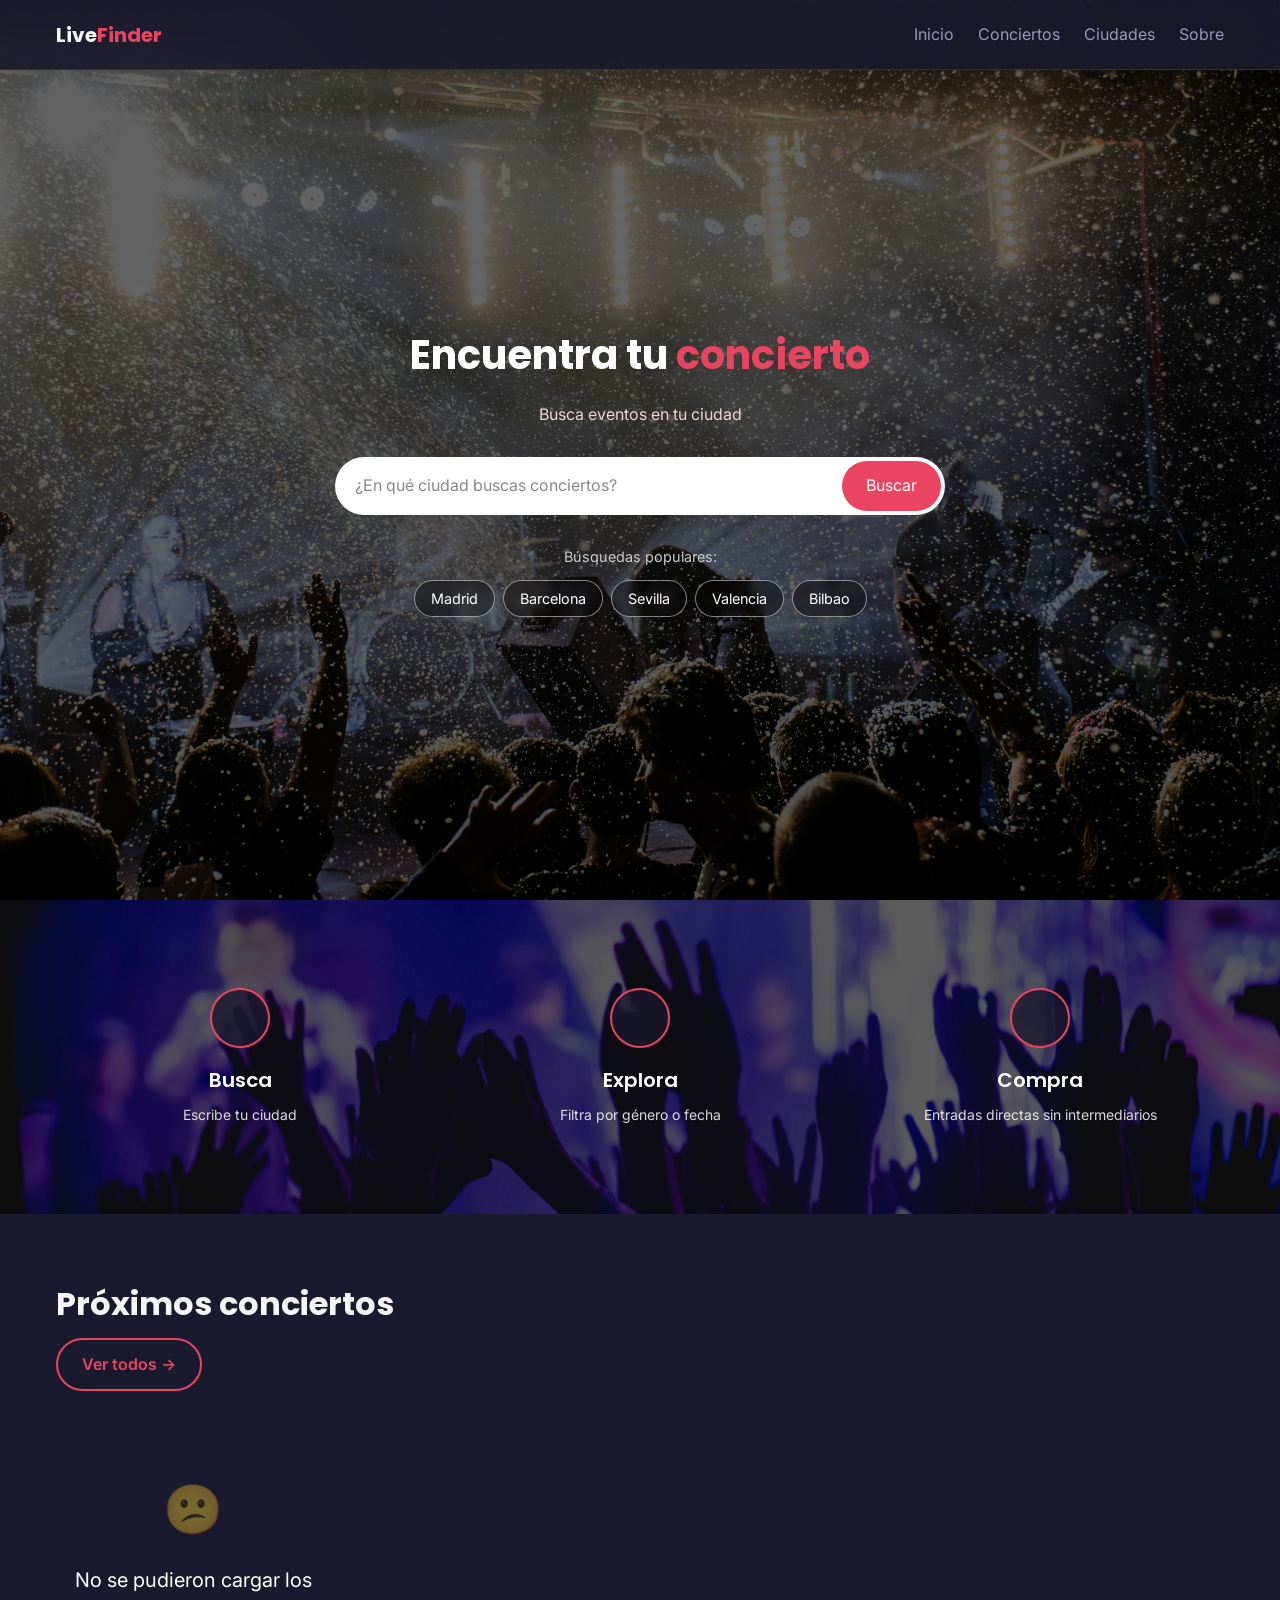
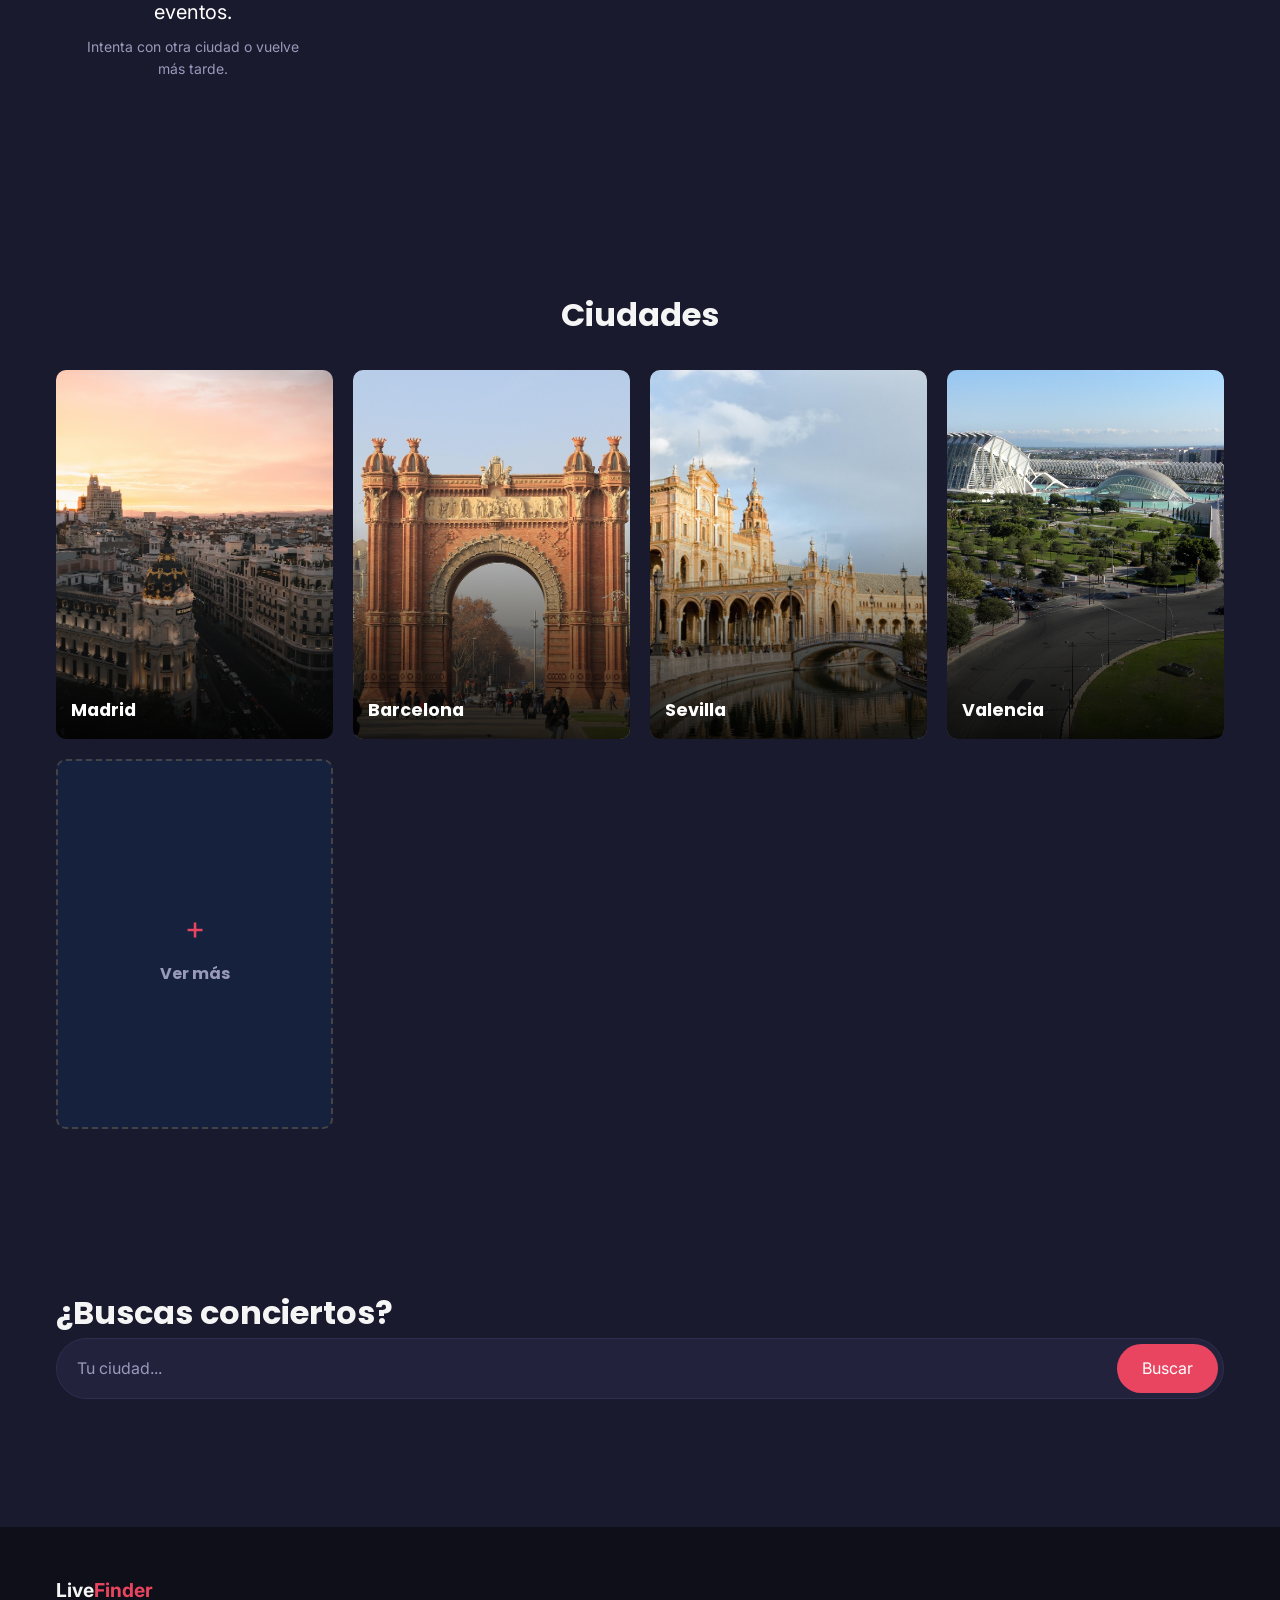
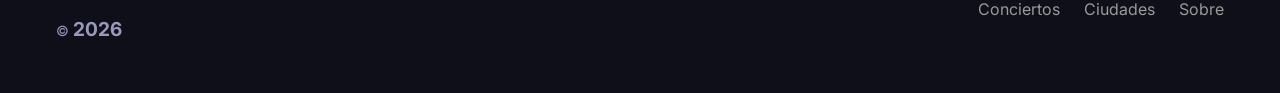
==== commit 1b147c66: "Actualizacion automatica: 06/04/2026 10:45:03,53" ====
--- a/index.html
+++ b/index.html
@@ -1,22 +1,46 @@
 <!DOCTYPE html>
 <html lang="es">
 <head>
+    <!-- =====================================================================
+        METADATOS Y CONFIGURACIÓN DEL DOCUMENTO
+        ===================================================================== -->
     <meta charset="UTF-8">
     <meta name="viewport" content="width=device-width, initial-scale=1.0">
     <title>LiveFinder — Conciertos en tu ciudad</title>
+    <meta name="description" content="Descubre conciertos cerca de ti.">
+    
+    <!-- =====================================================================
+        FUENTES GOOGLE: 
+        - Poppins: utilizada para títulos y elementos destacados (pesos 600 y 700)
+        - Inter: tipografía principal para texto general (pesos 400 y 500)
+        ===================================================================== -->
     <link rel="preconnect" href="https://fonts.googleapis.com">
     <link rel="preconnect" href="https://fonts.gstatic.com" crossorigin>
     <link href="https://fonts.googleapis.com/css2?family=Poppins:wght@600;700&family=Inter:wght@400;500&display=swap" rel="stylesheet">
+    
+    <!-- =====================================================================
+        HOJAS DE ESTILO CSS
+        - base.css: estilos globales (reset CSS, tipografías, utilidades reutilizables)
+        - pages.css: estilos específicos de componentes y páginas (hero, tarjetas, etc.)
+        ===================================================================== -->
     <link rel="stylesheet" href="assets/css/base.css">
     <link rel="stylesheet" href="assets/css/pages.css">
 </head>
 <body>
 
-<header class="header">
-    <div class="container">
-        <a href="index.html" class="logo">Live<span>Finder</span></a>
+<!-- =========================================================================
+    HEADER - BARRA DE NAVEGACIÓN PRINCIPAL
+    ========================================================================= -->
+<header class="cabecera">
+    <div class="container cabecera__interior">
+        <a href="index.html" class="cabecera__logo">
+            Live<span class="texto-acento">Finder</span>
+        </a>
+        
+        <button class="nav__boton" id="nav-boton" aria-label="Menú de navegación">☰</button>
+        
         <nav>
-            <ul>
+            <ul class="nav__lista" id="nav-menu">
                 <li><a href="index.html">Inicio</a></li>
                 <li><a href="resultados.html">Conciertos</a></li>
                 <li><a href="ciudades.html">Ciudades</a></li>
@@ -26,108 +50,169 @@
     </div>
 </header>
 
+<!-- =========================================================================
+    HERO - SECCIÓN PRINCIPAL CON BUSCADOR
+    ========================================================================= -->
 <section class="hero">
-    <div class="hero-bg"></div>
-    <div class="hero-overlay"></div>
-    <div class="container hero-content">
-        <h1>Encuentra tu <span>concierto</span></h1>
+    <!-- Imagen de fondo local -->
+    <div class="hero__video hero__imagen-fondo" style="background-image: url('assets/images/hero/hero-11.jpg');"></div>
+    <div class="hero__capa"></div>
+    <div class="hero__contenido">
+        <h1>Encuentra tu <span class="texto-acento">concierto</span></h1>
         <p>Busca eventos en tu ciudad</p>
-        <form id="form-busqueda">
-            <div class="buscador">
-                <input type="search" name="city" placeholder="¿En qué ciudad buscas?" required>
-                <button type="submit">Buscar</button>
+
+        <form id="formulario-busqueda-hero">
+            <div class="buscador buscador--hero">
+                <span class="buscador__icono"></span>
+                <input type="search" name="city" class="buscador__campo" 
+                    placeholder="¿En qué ciudad buscas conciertos?" 
+                    autocomplete="off" minlength="2" maxlength="50" required>
+                <button type="submit" class="buscador__boton">Buscar</button>
             </div>
         </form>
-        <div class="ciudades-rapidas">
-            <span>Búsquedas populares:</span>
-            <div>
-                <button data-city="Madrid">Madrid</button>
-                <button data-city="Barcelona">Barcelona</button>
-                <button data-city="Sevilla">Sevilla</button>
-                <button data-city="Valencia">Valencia</button>
-            </div>
-        </div>
-    </div>
-</section>
-
+
+        <div class="hero__ciudades-rapidas">
+            <span class="hero__etiqueta-rapida">Búsquedas populares:</span>
+            <ul class="hero__lista-rapida">
+                <li><button class="hero__boton-rapido" data-city="Madrid">Madrid</button></li>
+                <li><button class="hero__boton-rapido" data-city="Barcelona">Barcelona</button></li>
+                <li><button class="hero__boton-rapido" data-city="Sevilla">Sevilla</button></li>
+                <li><button class="hero__boton-rapido" data-city="Valencia">Valencia</button></li>
+                <li><button class="hero__boton-rapido" data-city="Bilbao">Bilbao</button></li>
+            </ul>
+        </div>
+    </div>
+</section>
+
+<!-- =========================================================================
+    CÓMO FUNCIONA - SECCIÓN EXPLICATIVA DE 3 PASOS
+    ========================================================================= -->
+<section class="section como-funciona">
+    <!-- 
+        CORRECCIÓN: Se usa la misma imagen local del hero en lugar de
+        source.unsplash.com (URL discontinuada desde 2023, ya no funciona)
+    -->
+    <div class="hero__video hero__imagen-fondo" style="background-image: url('assets/images/hero/hero-10.jpg');"></div>
+    <div class="hero__capa"></div>
+    <div class="container">
+        <ul class="pasos">
+            <li class="paso">
+                <div class="paso__icono"></div>
+                <h2 class="paso__titulo">Busca</h2>
+                <p class="paso__texto">Escribe tu ciudad</p>
+            </li>
+            <li class="paso">
+                <div class="paso__icono"></div>
+                <h2 class="paso__titulo">Explora</h2>
+                <p class="paso__texto">Filtra por género o fecha</p>
+            </li>
+            <li class="paso">
+                <div class="paso__icono"></div>
+                <h2 class="paso__titulo">Compra</h2>
+                <p class="paso__texto">Entradas directas sin intermediarios</p>
+            </li>
+        </ul>
+    </div>
+</section>
+
+<!-- =========================================================================
+    PRÓXIMOS EVENTOS - SECCIÓN DE DESTACADOS
+    ========================================================================= -->
 <section class="section">
     <div class="container">
-        <h2>¿Cómo funciona?</h2>
-        <div class="pasos">
-            <div class="paso">
-                <div class="icono"></div>
-                <h3>Busca</h3>
-                <p>Escribe tu ciudad</p>
-            </div>
-            <div class="paso">
-                <div class="icono"></div>
-                <h3>Explora</h3>
-                <p>Filtra por género o fecha</p>
-            </div>
-            <div class="paso">
-                <div class="icono"></div>
-                <h3>Compra</h3>
-                <p>Entradas directas</p>
-            </div>
-        </div>
-    </div>
-</section>
-
+        <div class="seccion__cabecera">
+            <h2 class="seccion__titulo">Próximos conciertos</h2>
+            <a href="resultados.html" class="boton boton--contorno">Ver todos →</a>
+        </div>
+        <div class="cuadricula--eventos" id="cuadricula-eventos-destacados">
+            <div class="esqueleto esqueleto--tarjeta"></div>
+            <div class="esqueleto esqueleto--tarjeta"></div>
+            <div class="esqueleto esqueleto--tarjeta"></div>
+        </div>
+    </div>
+</section>
+
+<!-- =========================================================================
+    CIUDADES - GALERÍA VISUAL DE CIUDADES ESPAÑOLAS
+    ========================================================================= -->
 <section class="section">
     <div class="container">
-        <div class="section-header">
-            <h2>Próximos conciertos</h2>
-            <a href="resultados.html" class="btn-outline">Ver todos →</a>
-        </div>
-        <div class="grid-eventos" id="eventos-destacados">
-            <div class="skeleton"></div>
-            <div class="skeleton"></div>
-            <div class="skeleton"></div>
-        </div>
-    </div>
-</section>
-
-<section class="section">
-    <div class="container">
-        <h2 class="text-center">Ciudades</h2>
-        <div class="grid-ciudades">
-            <a href="resultados.html?city=Madrid" class="ciudad-card">
-                <img src="assets/images/ciudades/madrid.jpg" alt="Madrid">
-                <h3>Madrid</h3>
-            </a>
-            <a href="resultados.html?city=Barcelona" class="ciudad-card">
-                <img src="assets/images/ciudades/barcelona.jpg" alt="Barcelona">
-                <h3>Barcelona</h3>
-            </a>
-            <a href="resultados.html?city=Sevilla" class="ciudad-card">
-                <img src="assets/images/ciudades/sevilla.jpg" alt="Sevilla">
-                <h3>Sevilla</h3>
-            </a>
-            <a href="resultados.html?city=Valencia" class="ciudad-card">
-                <img src="assets/images/ciudades/valencia.jpg" alt="Valencia">
-                <h3>Valencia</h3>
-            </a>
-        </div>
-    </div>
-</section>
-
-<section class="section cta">
-    <div class="container">
-        <h2>¿Buscas conciertos?</h2>
-        <form id="form-busqueda-cta">
-            <div class="buscador">
-                <input type="search" name="city" placeholder="Tu ciudad..." required>
-                <button type="submit">Buscar</button>
-            </div>
-        </form>
-    </div>
-</section>
-
+        <h2 class="seccion__titulo texto-centro">Ciudades</h2>
+        <div class="cuadricula-ciudades">
+
+            <a href="resultados.html?city=Madrid" class="tarjeta-ciudad">
+                <img src="assets/images/ciudades/madrid.jpg" alt="Madrid" 
+                    class="tarjeta-ciudad__imagen" loading="lazy">
+                <div class="tarjeta-ciudad__capa"></div>
+                <div class="tarjeta-ciudad__contenido">
+                    <h3 class="tarjeta-ciudad__nombre">Madrid</h3>
+                </div>
+            </a>
+
+            <a href="resultados.html?city=Barcelona" class="tarjeta-ciudad">
+                <img src="assets/images/ciudades/barcelona.jpg" alt="Barcelona" 
+                    class="tarjeta-ciudad__imagen" loading="lazy">
+                <div class="tarjeta-ciudad__capa"></div>
+                <div class="tarjeta-ciudad__contenido">
+                    <h3 class="tarjeta-ciudad__nombre">Barcelona</h3>
+                </div>
+            </a>
+
+            <a href="resultados.html?city=Sevilla" class="tarjeta-ciudad">
+                <img src="assets/images/ciudades/sevilla.jpg" alt="Sevilla" 
+                    class="tarjeta-ciudad__imagen" loading="lazy">
+                <div class="tarjeta-ciudad__capa"></div>
+                <div class="tarjeta-ciudad__contenido">
+                    <h3 class="tarjeta-ciudad__nombre">Sevilla</h3>
+                </div>
+            </a>
+
+            <a href="resultados.html?city=Valencia" class="tarjeta-ciudad">
+                <img src="assets/images/ciudades/valencia.jpg" alt="Valencia" 
+                    class="tarjeta-ciudad__imagen" loading="lazy">
+                <div class="tarjeta-ciudad__capa"></div>
+                <div class="tarjeta-ciudad__contenido">
+                    <h3 class="tarjeta-ciudad__nombre">Valencia</h3>
+                </div>
+            </a>
+
+            <a href="ciudades.html" class="tarjeta-ciudad tarjeta-ciudad--mas">
+                <div class="tarjeta-ciudad__contenido">
+                    <span class="tarjeta-ciudad__icono-mas">+</span>
+                    <h3 class="tarjeta-ciudad__nombre">Ver más</h3>
+                </div>
+            </a>
+
+        </div>
+    </div>
+</section>
+
+<!-- =========================================================================
+    CTA - SEGUNDO BUSCADOR
+    ========================================================================= -->
+<section class="section seccion-cta">
+    <div class="container">
+        <div class="bloque-cta">
+            <h2 class="bloque-cta__titulo">¿Buscas conciertos?</h2>
+            <form id="formulario-busqueda-cta">
+                <div class="buscador buscador--cta">
+                    <input type="search" name="city" class="buscador__campo" 
+                        placeholder="Tu ciudad..." autocomplete="off" required>
+                    <button type="submit" class="buscador__boton">Buscar</button>
+                </div>
+            </form>
+        </div>
+    </div>
+</section>
+
+<!-- =========================================================================
+    FOOTER
+    ========================================================================= -->
 <footer>
     <div class="container">
         <div>
-            <span>Live<span>Finder</span></span>
-            <p>© <span id="year"></span></p>
+            <span>Live<span class="texto-acento">Finder</span></span>
+            <p>© <span id="pie-anio"></span></p>
         </div>
         <div>
             <a href="resultados.html">Conciertos</a>
@@ -137,11 +222,15 @@
     </div>
 </footer>
 
+<!-- =========================================================================
+    SCRIPTS JAVASCRIPT
+    Orden importante: config → api → ui → search → pages
+    ========================================================================= -->
 <script src="assets/js/config.js"></script>
 <script src="assets/js/api.js"></script>
 <script src="assets/js/ui.js"></script>
 <script src="assets/js/search.js"></script>
 <script src="assets/js/pages.js"></script>
-<script>document.getElementById('year').innerText = new Date().getFullYear();</script>
+
 </body>
 </html>
--- a/assets/css/base.css
+++ b/assets/css/base.css
@@ -1,148 +1,397 @@
-/* RESET */
-* {
+/* ============================================================
+    1. RESET Y VARIABLES
+    ============================================================ */
+*, *::before, *::after {
+    box-sizing: border-box;
     margin: 0;
     padding: 0;
-    box-sizing: border-box;
-}
-
-/* VARIABLES */
+}
+
+html {
+    font-size: 16px;
+    scroll-behavior: smooth;
+}
+
+body {
+    min-height: 100vh;
+    line-height: 1.6;
+    font-family: 'Inter', sans-serif;
+    background: #1A1A2E;
+    color: #F5F5F5;
+}
+
+img, picture, video, canvas, svg {
+    display: block;
+    max-width: 100%;
+}
+
+input, button, textarea, select {
+    font: inherit;
+    border: none;
+    outline: none;
+    background: none;
+}
+
+button { cursor: pointer; }
+a { color: inherit; text-decoration: none; }
+ul, ol { list-style: none; }
+
+/* ============================================================
+    2. VARIABLES CSS
+    ============================================================ */
 :root {
-    --bg: #1A1A2E;
-    --accent: #E94560;
-    --accent-hover: #c73652;
-    --bg-card: #22223d;
-    --border: #2e2e50;
-    --text-muted: #9999bb;
-    --white: #F5F5F5;
-}
-
-body {
-    font-family: 'Inter', sans-serif;
-    background: var(--bg);
-    color: var(--white);
-    line-height: 1.6;
-}
-
-h1, h2, h3 {
-    font-family: 'Poppins', sans-serif;
-}
-
+    --color-bg: #1A1A2E;
+    --color-accent: #E94560;
+    --color-accent-hover: #c73652;
+    --color-bg-elevated: #22223d;
+    --color-border: #2e2e50;
+    --color-text-muted: #9999bb;
+    --color-secondary: #0F3460;
+    
+    --font-heading: 'Poppins', sans-serif;
+    
+    --space-2: 0.5rem;
+    --space-4: 1rem;
+    --space-6: 1.5rem;
+    --space-8: 2rem;
+    --space-12: 3rem;
+    --space-16: 4rem;
+    
+    --radius-md: 8px;
+    --radius-lg: 12px;
+    --radius-full: 9999px;
+    
+    --transition-base: 250ms ease;
+    --transition-fast: 150ms ease;
+    
+    --container-max: 1200px;
+    --container-pad: 1rem;
+    --header-height: 70px;
+}
+
+/* ============================================================
+    3. UTILIDADES Y COMPONENTES BASE
+    ============================================================ */
 .container {
-    max-width: 1200px;
-    margin: 0 auto;
-    padding: 0 20px;
+    width: 100%;
+    max-width: var(--container-max);
+    margin-inline: auto;
+    padding-inline: var(--container-pad);
 }
 
 .section {
-    padding: 80px 0;
-}
-
-/* HEADER */
-.header {
+    padding-block: var(--space-16);
+}
+
+/* Tipografía */
+h1, h2, h3, h4 {
+    font-family: var(--font-heading);
+    font-weight: 700;
+}
+
+h1 { font-size: 2.5rem; }
+h2 { font-size: 2rem; }
+h3 { font-size: 1.5rem; }
+h4 { font-size: 1.25rem; }
+
+.texto-acento { color: var(--color-accent); }
+.texto-centro { text-align: center; }
+
+/* Sección título y subtítulo */
+.seccion__titulo {
+    font-family: var(--font-heading);
+    font-size: 2rem;
+    font-weight: 700;
+    margin-bottom: var(--space-2);
+}
+
+.seccion__subtitulo {
+    font-size: 1.125rem;
+    color: var(--color-text-muted);
+    margin-bottom: var(--space-8);
+}
+
+/* Botones */
+.boton {
+    display: inline-flex;
+    align-items: center;
+    justify-content: center;
+    gap: 0.5rem;
+    padding: 0.75rem 1.5rem;
+    border-radius: var(--radius-full);
+    font-weight: 600;
+    transition: var(--transition-base);
+    cursor: pointer;
+}
+
+.boton--primario {
+    background: var(--color-accent);
+    color: white;
+}
+
+.boton--primario:hover {
+    background: var(--color-accent-hover);
+}
+
+.boton--contorno {
+    border: 2px solid var(--color-accent);
+    color: var(--color-accent);
+}
+
+.boton--contorno:hover {
+    background: var(--color-accent);
+    color: white;
+}
+
+.boton--grande { padding: 1rem 2rem; }
+.boton--pequeno { padding: 0.5rem 1rem; font-size: 0.875rem; }
+
+/* Cuadrícula de eventos */
+.cuadricula--eventos {
+    display: grid;
+    grid-template-columns: repeat(4, 1fr);
+    gap: var(--space-6);
+}
+
+/* Cards de eventos */
+.card {
+    background: var(--color-bg-elevated);
+    border-radius: var(--radius-lg);
+    overflow: hidden;
+    border: 1px solid var(--color-border);
+    transition: transform var(--transition-base), border-color var(--transition-base);
+}
+
+.card:hover {
+    transform: translateY(-4px);
+    border-color: var(--color-accent);
+    box-shadow: 0 8px 24px rgba(233, 69, 96, 0.2);
+}
+
+.tarjeta__imagen {
+    width: 100%;
+    height: 160px;
+    object-fit: cover;
+    transition: transform 0.3s ease;
+}
+
+.card:hover .tarjeta__imagen {
+    transform: scale(1.04);
+}
+
+.tarjeta__cuerpo { padding: 1rem; }
+
+.tarjeta__fecha {
+    color: var(--color-accent);
+    font-size: 0.75rem;
+    font-weight: 600;
+    text-transform: uppercase;
+    margin-bottom: 0.5rem;
+}
+
+.tarjeta__titulo {
+    font-family: var(--font-heading);
+    font-size: 1rem;
+    font-weight: 600;
+    margin-bottom: 0.25rem;
+    display: -webkit-box;
+    -webkit-line-clamp: 2;
+    -webkit-box-orient: vertical;
+    overflow: hidden;
+}
+
+.tarjeta__recinto {
+    color: var(--color-text-muted);
+    font-size: 0.875rem;
+}
+
+.tarjeta__pie {
+    padding: 0.75rem 1rem;
+    border-top: 1px solid var(--color-border);
+    display: flex;
+    justify-content: space-between;
+    align-items: center;
+}
+
+.tarjeta__ciudad {
+    font-size: 0.75rem;
+    color: var(--color-text-muted);
+}
+
+/* Pasos (Cómo funciona) */
+.pasos {
+    display: grid;
+    grid-template-columns: repeat(3, 1fr);
+    gap: 2rem;
+    text-align: center;
+}
+
+.paso {
+    padding: 1.5rem;
+}
+
+.paso__icono {
+    width: 60px;
+    height: 60px;
+    margin: 0 auto 1rem;
+    background: rgba(26, 26, 46, 0.8);
+    border-radius: 50%;
+    display: flex;
+    align-items: center;
+    justify-content: center;
+    border: 2px solid var(--color-accent);
+}
+
+.paso__titulo {
+    font-family: var(--font-heading);
+    font-size: 1.25rem;
+    font-weight: 600;
+    margin-bottom: 0.5rem;
+}
+
+.paso__texto {
+    color: var(--color-text-muted);
+    font-size: 0.875rem;
+}
+
+/* Buscador */
+.buscador {
+    display: flex;
+    background: white;
+    border-radius: var(--radius-full);
+    overflow: hidden;
+    padding: 0.25rem;
+}
+
+.buscador__campo {
+    flex: 1;
+    padding: 0.75rem 1rem;
+    color: #333;
+}
+
+.buscador__campo::placeholder { color: #888; }
+
+.buscador__boton {
+    background: var(--color-accent);
+    color: white;
+    padding: 0.75rem 1.5rem;
+    border-radius: var(--radius-full);
+    white-space: nowrap;
+}
+
+.buscador__boton:hover { background: var(--color-accent-hover); }
+
+/* Esqueletos de carga */
+.esqueleto {
+    background: linear-gradient(90deg, var(--color-bg-elevated) 25%, var(--color-border) 50%, var(--color-bg-elevated) 75%);
+    background-size: 200% 100%;
+    animation: pulso 1.5s ease-in-out infinite;
+    border-radius: var(--radius-md);
+}
+
+.esqueleto--tarjeta { height: 280px; border-radius: var(--radius-lg); }
+.esqueleto--texto { height: 1em; width: 70%; margin-bottom: var(--space-2); }
+.esqueleto--texto-corto { height: 1em; width: 40%; }
+
+@keyframes pulso {
+    0% { background-position: 200% 0; }
+    100% { background-position: -200% 0; }
+}
+
+/* Animación de entrada */
+@keyframes fade-in {
+    from { opacity: 0; transform: translateY(12px); }
+    to { opacity: 1; transform: translateY(0); }
+}
+
+.animar-entrada {
+    animation: fade-in 0.4s ease forwards;
+}
+
+/* Estado vacío */
+.estado-vacio {
+    text-align: center;
+    padding: 5rem 1rem;
+    color: var(--color-text-muted);
+}
+
+.estado-vacio__icono { font-size: 3rem; margin-bottom: 1rem; opacity: 0.4; }
+.estado-vacio__titulo { font-size: 1.25rem; color: white; margin-bottom: 0.5rem; }
+.estado-vacio__texto { font-size: 0.875rem; max-width: 320px; margin-inline: auto; }
+
+/* Utilidades de visibilidad */
+.hidden { display: none; }
+
+/* ============================================================
+    4. HEADER Y FOOTER
+    ============================================================ */
+.cabecera {
     position: fixed;
     top: 0;
-    width: 100%;
-    background: rgba(26, 26, 46, 0.95);
-    backdrop-filter: blur(10px);
-    border-bottom: 1px solid var(--border);
+    left: 0;
+    right: 0;
+    height: var(--header-height);
+    background: rgba(26, 26, 46, 0.9);
+    backdrop-filter: blur(12px);
+    border-bottom: 1px solid var(--color-border);
     z-index: 100;
 }
 
-.header .container {
+.cabecera__interior {
+    height: 100%;
     display: flex;
     justify-content: space-between;
     align-items: center;
-    height: 70px;
-}
-
-.logo {
-    font-size: 1.3rem;
+}
+
+.cabecera__logo {
+    font-family: var(--font-heading);
     font-weight: 700;
-}
-
-.logo span {
-    color: var(--accent);
-}
-
-nav ul {
-    display: flex;
-    gap: 25px;
-    list-style: none;
-}
-
-nav a {
-    color: var(--text-muted);
-    text-decoration: none;
-    transition: color 0.2s;
-}
-
-nav a:hover {
-    color: var(--white);
-}
-
-/* BOTONES */
-.btn-outline {
-    border: 2px solid var(--accent);
-    color: var(--accent);
-    padding: 8px 20px;
-    border-radius: 30px;
-    text-decoration: none;
-    transition: all 0.2s;
-}
-
-.btn-outline:hover {
-    background: var(--accent);
-    color: var(--white);
-}
-
-/* BUSCADOR */
-.buscador {
-    display: flex;
-    background: var(--white);
-    border-radius: 50px;
-    overflow: hidden;
-}
-
-.buscador input {
-    flex: 1;
-    padding: 12px 20px;
-    border: none;
-    outline: none;
-    font-size: 1rem;
-}
-
-.buscador button {
-    background: var(--accent);
-    color: var(--white);
-    border: none;
-    padding: 12px 25px;
+    font-size: 1.25rem;
+}
+
+.nav__lista {
+    display: flex;
+    gap: 1.5rem;
+}
+
+.nav__lista a {
+    color: var(--color-text-muted);
+    transition: color var(--transition-base);
+    position: relative;
+}
+
+.nav__lista a::after {
+    content: '';
+    position: absolute;
+    bottom: -4px;
+    left: 0;
+    width: 0;
+    height: 2px;
+    background: var(--color-accent);
+    transition: width var(--transition-base);
+}
+
+.nav__lista a:hover::after,
+.nav__enlace--activo::after {
+    width: 100%;
+}
+
+.nav__lista a:hover,
+.nav__enlace--activo {
+    color: white;
+}
+
+.nav__boton {
+    display: none;
+    font-size: 1.4rem;
     cursor: pointer;
-    font-weight: 600;
-}
-
-.buscador button:hover {
-    background: var(--accent-hover);
-}
-
-/* ESQUELETOS */
-.skeleton {
-    background: linear-gradient(90deg, var(--bg-card) 25%, var(--border) 50%, var(--bg-card) 75%);
-    background-size: 200% 100%;
-    animation: loading 1.5s infinite;
-    height: 280px;
-    border-radius: 12px;
-}
-
-@keyframes loading {
-    0% { background-position: 200% 0; }
-    100% { background-position: -200% 0; }
-}
-
-/* FOOTER */
+}
+
 footer {
     background: #0f0f1a;
-    padding: 40px 0;
-    margin-top: 40px;
+    padding: 3rem 0;
+    margin-top: var(--space-16);
 }
 
 footer .container {
@@ -153,72 +402,98 @@
 
 footer span {
     font-weight: bold;
+    font-size: 1.2rem;
 }
 
 footer p {
-    color: var(--text-muted);
-    font-size: 0.8rem;
-    margin-top: 5px;
-}
-
-footer a {
-    color: var(--text-muted);
-    text-decoration: none;
-    margin-left: 20px;
-}
-
-footer a:hover {
-    color: var(--accent);
-}
-
-/* UTILIDADES */
-.text-center {
-    text-align: center;
-    margin-bottom: 40px;
-}
-
-.section-header {
-    display: flex;
-    justify-content: space-between;
-    align-items: center;
-    margin-bottom: 30px;
-}
-
-.grid-eventos {
-    display: grid;
-    grid-template-columns: repeat(auto-fill, minmax(280px, 1fr));
-    gap: 25px;
-}
-
-/* RESPONSIVE */
+    color: var(--color-text-muted);
+    font-size: 0.875rem;
+    margin-top: 0.5rem;
+}
+
+footer div:last-child a {
+    color: #999;
+    margin-left: 1.25rem;
+    transition: color var(--transition-base);
+}
+
+footer div:last-child a:hover { color: var(--color-accent); }
+
+/* ============================================================
+    5. RESPONSIVE
+    ============================================================ */
+@media (max-width: 1024px) {
+    .cuadricula--eventos {
+        grid-template-columns: repeat(2, 1fr);
+    }
+    
+    .pasos {
+        gap: 1.5rem;
+    }
+}
+
 @media (max-width: 768px) {
-    .section {
-        padding: 50px 0;
-    }
-    
-    .header .container {
+    .nav__boton { display: block; }
+    
+    .nav__lista {
+        position: fixed;
+        top: var(--header-height);
+        left: 0;
+        right: 0;
+        background: var(--color-bg);
         flex-direction: column;
-        height: auto;
-        padding: 15px 20px;
-    }
-    
-    nav ul {
-        margin-top: 10px;
-        gap: 15px;
+        padding: 1.5rem;
+        transform: translateY(-100%);
+        opacity: 0;
+        pointer-events: none;
+        transition: transform var(--transition-base), opacity var(--transition-base);
+        z-index: 99;
+    }
+    
+    .nav__lista--abierta {
+        transform: translateY(0);
+        opacity: 1;
+        pointer-events: all;
+    }
+    
+    .nav__lista a {
+        font-size: 1.125rem;
+    }
+    
+    .pasos {
+        grid-template-columns: 1fr;
+        gap: 2rem;
+    }
+    
+    .cuadricula--eventos {
+        grid-template-columns: 1fr;
+    }
+    
+    .seccion__titulo {
+        font-size: 1.5rem;
     }
     
     footer .container {
         flex-direction: column;
         text-align: center;
-        gap: 15px;
-    }
-    
-    footer a {
-        margin: 0 10px;
-    }
-    
-    .section-header {
-        flex-direction: column;
-        gap: 15px;
-    }
-}+        gap: 1rem;
+    }
+    
+    footer div:last-child a { 
+        margin: 0 0.5rem; 
+    }
+}
+
+@media (max-width: 480px) {
+    h1 { font-size: 1.75rem; }
+    h2 { font-size: 1.5rem; }
+    h3 { font-size: 1.25rem; }
+    
+    .container {
+        padding-inline: 1rem;
+    }
+    
+    .section {
+        padding-block: 3rem;
+    }
+}
--- a/assets/css/pages.css
+++ b/assets/css/pages.css
@@ -1,248 +1,522 @@
-/* HERO */
+:root {
+    --color-bg: #1A1A2E;
+    --color-accent: #E94560;
+    --color-accent-hover: #c73652;
+    --color-bg-elevated: #22223d;
+    --color-border: #2e2e50;
+    --color-text-muted: #9999bb;
+    --color-secondary: #0F3460;
+    --transition-base: 250ms ease;
+}
+
+/* ============================================================
+    1. HERO
+    ============================================================ */
 .hero {
     min-height: 100vh;
     display: flex;
     align-items: center;
+    justify-content: center;
     text-align: center;
     position: relative;
-    margin-top: 70px;
-}
-
-.hero-bg {
+    overflow: hidden;
+}
+
+.hero__video,
+.como-funciona__video {
     position: absolute;
     top: 0;
     left: 0;
     width: 100%;
     height: 100%;
-    background-image: url('../images/hero/hero-11.jpg');
+    object-fit: cover;
+    z-index: 0;
+}
+
+/* --- CORRECCIÓN: background-size para que la imagen cubra el contenedor --- */
+.hero__imagen-fondo {
     background-size: cover;
-    background-position: center;
-    z-index: 0;
-}
-
-.hero-overlay {
+    background-position: center center;
+    background-repeat: no-repeat;
+}
+
+.hero__capa,
+.como-funciona__capa {
     position: absolute;
-    top: 0;
-    left: 0;
-    width: 100%;
-    height: 100%;
+    inset: 0;
     background: rgba(0, 0, 0, 0.6);
     z-index: 1;
 }
 
-.hero-content {
+.hero__contenido {
     position: relative;
     z-index: 2;
-    max-width: 700px;
+    max-width: 650px;
     margin: 0 auto;
-}
-
-.hero-content h1 {
-    font-size: 3rem;
-    margin-bottom: 15px;
-}
-
-.hero-content h1 span {
-    color: var(--accent);
-}
-
-.hero-content p {
-    color: #eed6d6;
-    margin-bottom: 30px;
-}
-
-.ciudades-rapidas {
-    margin-top: 25px;
+    padding: 100px 20px 60px;
+}
+
+.hero__contenido h1 { 
+    font-size: 2.5rem; 
+    color: white; 
+    margin-bottom: 15px; 
+}
+
+.hero__contenido p { 
+    color: #eed6d6; 
+    margin-bottom: 30px; 
+}
+
+.buscador--hero { 
+    margin-bottom: 30px; 
+}
+
+.hero__ciudades-rapidas {
     display: flex;
     flex-wrap: wrap;
     justify-content: center;
+    align-items: center;
     gap: 12px;
-}
-
-.ciudades-rapidas span {
+    margin-top: 20px;
+}
+
+.hero__etiqueta-rapida {
     color: #ccc;
-}
-
-.ciudades-rapidas button {
+    font-size: 0.9rem;
+}
+
+.hero__lista-rapida {
+    display: flex;
+    flex-wrap: wrap;
+    justify-content: center;
+    gap: 8px;
+    margin: 0;
+    padding: 0;
+}
+
+.hero__boton-rapido {
     padding: 6px 16px;
     border-radius: 20px;
-    border: 1px solid rgba(255,255,255,0.5);
-    background: rgba(0,0,0,0.4);
+    border: 1px solid rgba(255, 255, 255, 0.5);
+    background: rgba(0, 0, 0, 0.4);
+    backdrop-filter: blur(4px);
     color: white;
     cursor: pointer;
-    transition: all 0.2s;
-}
-
-.ciudades-rapidas button:hover {
-    background: var(--accent);
-    border-color: var(--accent);
-}
-
-/* PASOS */
+    font-size: 0.9rem;
+    transition: background 0.2s ease, border-color 0.2s ease;
+}
+
+.hero__boton-rapido:hover {
+    background: var(--color-accent);
+    border-color: var(--color-accent);
+}
+
+/* ============================================================
+    2. CÓMO FUNCIONA
+    ============================================================ */
+.como-funciona {
+    position: relative;
+    overflow: hidden;
+}
+
+.como-funciona__capa { 
+    background: rgba(26, 26, 46, 0.7); 
+}
+
+.como-funciona .container { 
+    position: relative; 
+    z-index: 2; 
+}
+
+/* Contenedor de los pasos (3 columnas) */
 .pasos {
     display: grid;
     grid-template-columns: repeat(3, 1fr);
-    gap: 30px;
+    gap: 2rem;
     text-align: center;
-    margin-top: 40px;
 }
 
 .paso {
-    padding: 20px;
-}
-
-.icono {
-    width: 70px;
-    height: 70px;
-    margin: 0 auto 20px;
-    border: 2px solid var(--accent);
+    padding: 1.5rem;
+}
+
+.paso__icono {
+    width: 60px;
+    height: 60px;
+    margin: 0 auto 1rem;
+    background: rgba(26, 26, 46, 0.8);
     border-radius: 50%;
-}
-
-.paso h3 {
-    margin-bottom: 10px;
-}
-
-.paso p {
-    color: var(--text-muted);
-}
-
-/* CIUDADES */
-.grid-ciudades {
+    display: flex;
+    align-items: center;
+    justify-content: center;
+    border: 2px solid var(--color-accent);
+}
+
+.como-funciona .paso__titulo { 
+    color: white; 
+    margin-bottom: 0.5rem;
+}
+
+.como-funciona .paso__texto { 
+    color: rgba(255,255,255,0.85); 
+}
+
+/* ============================================================
+    3. CIUDADES
+    ============================================================ */
+.cuadricula-ciudades {
     display: grid;
     grid-template-columns: repeat(4, 1fr);
     gap: 20px;
-}
-
-.ciudad-card {
+    margin: 30px 0;
+}
+
+.tarjeta-ciudad {
     position: relative;
-    border-radius: 12px;
+    display: block;
+    border-radius: 10px;
     overflow: hidden;
     aspect-ratio: 3/4;
+    background: var(--color-bg);
     text-decoration: none;
 }
 
-.ciudad-card img {
+.tarjeta-ciudad__imagen {
     width: 100%;
     height: 100%;
     object-fit: cover;
-    transition: transform 0.3s;
-}
-
-.ciudad-card:hover img {
-    transform: scale(1.05);
-}
-
-.ciudad-card h3 {
+    transition: transform 0.3s ease;
+}
+
+.tarjeta-ciudad:hover .tarjeta-ciudad__imagen { 
+    transform: scale(1.06); 
+}
+
+.tarjeta-ciudad__capa {
     position: absolute;
-    bottom: 20px;
-    left: 20px;
-    color: white;
-    z-index: 1;
-}
-
-.ciudad-card::after {
-    content: '';
+    inset: 0;
+    background: linear-gradient(to top, rgba(0,0,0,0.85) 0%, transparent 60%);
+    transition: background 0.3s ease;
+}
+
+.tarjeta-ciudad:hover .tarjeta-ciudad__capa {
+    background: linear-gradient(to top, rgba(233,69,96,0.7) 0%, transparent 60%);
+}
+
+.tarjeta-ciudad__contenido {
     position: absolute;
     bottom: 0;
     left: 0;
     right: 0;
-    height: 50%;
-    background: linear-gradient(to top, rgba(0,0,0,0.8), transparent);
-}
-
-/* CTA */
-.cta {
-    background: var(--bg-card);
+    padding: 15px;
+}
+
+.tarjeta-ciudad__nombre {
+    color: white;
+    font-weight: bold;
+    margin: 0;
+    font-size: 1.1rem;
+}
+
+/* Card especial "Ver más" */
+.tarjeta-ciudad--mas {
+    display: flex;
+    align-items: center;
+    justify-content: center;
+    border: 2px dashed #444;
+    background: #16213e;
+}
+
+.tarjeta-ciudad--mas .tarjeta-ciudad__contenido {
+    position: static;
     text-align: center;
-    border-radius: 20px;
-    margin: 40px 20px;
-}
-
-.cta .container {
-    max-width: 600px;
-}
-
-.cta h2 {
-    margin-bottom: 25px;
-}
-
-/* EVENTOS (resultados.html) */
-.filtros {
-    display: flex;
+}
+
+.tarjeta-ciudad__icono-mas {
+    font-size: 2rem;
+    color: var(--color-accent);
+    margin-bottom: 8px;
+    display: block;
+}
+
+.tarjeta-ciudad--mas .tarjeta-ciudad__nombre {
+    font-size: 1rem;
+    color: var(--color-text-muted);
+}
+
+.tarjeta-ciudad--mas:hover {
+    border-color: var(--color-accent);
+}
+
+.tarjeta-ciudad--mas:hover .tarjeta-ciudad__nombre {
+    color: var(--color-accent);
+}
+
+/* ============================================================
+    4. PÁGINAS INTERIORES
+    ============================================================ */
+.cabecera-pagina {
+    background: linear-gradient(135deg, var(--color-bg), var(--color-secondary));
+    padding: 120px 0 60px;
+    text-align: center;
+}
+
+.cabecera-pagina .seccion__titulo::after {
+    content: '';
+    display: block;
+    width: 50px;
+    height: 3px;
+    background: var(--color-accent);
+    margin: 12px auto 0;
+    border-radius: 2px;
+}
+
+.barra-busqueda-resultados {
+    background: var(--color-bg-elevated);
+    padding: 90px 0 20px;
+    border-bottom: 1px solid var(--color-border);
+}
+
+.barra-busqueda-resultados .buscador { 
+    max-width: 500px; 
+    background: var(--color-bg); 
+    border: 1px solid var(--color-border); 
+}
+
+.barra-busqueda-resultados .buscador__campo { 
+    color: white; 
+}
+
+.barra-busqueda-resultados .buscador__campo::placeholder { 
+    color: var(--color-text-muted); 
+}
+
+.cabecera-resultados {
+    display: flex;
+    justify-content: space-between;
+    align-items: center;
+    margin-bottom: 30px;
+    flex-wrap: wrap;
     gap: 15px;
-    margin: 20px 0;
-}
-
-.filtros select {
-    padding: 8px 15px;
-    background: var(--bg-card);
-    color: var(--white);
-    border: 1px solid var(--border);
+}
+
+.filtros-resultados {
+    display: flex;
+    gap: 10px;
+}
+
+.filtros-resultados select {
+    padding: 8px 12px;
+    background: var(--color-bg-elevated);
+    color: white;
+    border: 1px solid var(--color-border);
     border-radius: 8px;
     cursor: pointer;
-}
-
-.card-evento {
-    background: var(--bg-card);
+    transition: border-color var(--transition-base);
+}
+
+.filtros-resultados select:hover,
+.filtros-resultados select:focus {
+    border-color: var(--color-accent);
+    outline: none;
+}
+
+/* Buscador CTA */
+.buscador--cta {
+    display: flex;
+    align-items: center;
+    background: var(--color-bg-elevated);
+    border: 1px solid var(--color-border);
+    border-radius: 50px;
+    overflow: hidden;
+    padding: 5px;
+}
+
+.buscador--cta .buscador__campo {
+    flex: 1;
+    padding: 12px 15px;
+    background: transparent;
+    color: white;
+    font-size: 1rem;
+}
+
+.buscador--cta .buscador__campo::placeholder {
+    color: var(--color-text-muted);
+}
+
+.buscador--cta .buscador__boton {
+    padding: 12px 25px;
+    background: var(--color-accent);
+    color: white;
+    border-radius: 50px;
+    cursor: pointer;
+    white-space: nowrap;
+}
+
+.buscador--cta .buscador__boton:hover {
+    background: var(--color-accent-hover);
+}
+
+/* Detalle de evento */
+.detalle-evento__imagen {
+    width: 100%;
+    max-height: 400px;
+    object-fit: cover;
     border-radius: 12px;
-    overflow: hidden;
-    border: 1px solid var(--border);
-    transition: transform 0.2s;
-}
-
-.card-evento:hover {
-    transform: translateY(-4px);
-    border-color: var(--accent);
-}
-
-.card-evento img {
-    width: 100%;
-    height: 180px;
-    object-fit: cover;
-}
-
-.card-evento .info {
-    padding: 15px;
-}
-
-.card-evento .fecha {
-    color: var(--accent);
-    font-size: 0.8rem;
-    font-weight: 600;
-}
-
-.card-evento h3 {
-    margin: 8px 0;
-}
-
-.card-evento .ciudad {
-    color: var(--text-muted);
-    font-size: 0.8rem;
-}
-
-/* RESPONSIVE */
+    margin-bottom: 2rem;
+}
+
+.detalle-evento__titulo { 
+    font-size: 2rem; 
+    margin-bottom: 1.5rem; 
+}
+
+.detalle-evento__info { 
+    display: flex; 
+    flex-direction: column; 
+    gap: 10px; 
+    margin-bottom: 1.5rem; 
+}
+
+.detalle-evento__info p { 
+    color: var(--color-text-muted); 
+}
+
+.detalle-evento__info strong { 
+    color: white; 
+}
+
+.detalle-evento__descripcion {
+    color: var(--color-text-muted);
+    line-height: 1.8;
+    margin-bottom: 2rem;
+    padding: 20px;
+    background: var(--color-bg-elevated);
+    border-radius: 8px;
+    border-left: 3px solid var(--color-accent);
+}
+
+/* Página Sobre */
+.cuadricula-sobre {
+    display: grid;
+    grid-template-columns: 1fr 1fr;  
+    gap: 60px;
+}
+
+.cuadricula-sobre h2 { 
+    color: white; 
+    margin-bottom: 15px; 
+}
+
+.cuadricula-sobre p { 
+    color: var(--color-text-muted); 
+    line-height: 1.8; 
+    margin-bottom: 15px; 
+}
+
+.lista-sobre, 
+.lista-tecnologias {
+    list-style: none;
+    display: flex;
+    flex-direction: column;
+    gap: 12px;
+    margin-top: 20px;
+}
+
+.lista-sobre li,
+.lista-tecnologias li {
+    color: var(--color-text-muted);
+    line-height: 1.6;
+}
+
+.sobre-no {
+    background: var(--color-bg-elevated);
+}
+
+/* ============================================================
+    5. RESPONSIVE
+    ============================================================ */
 @media (max-width: 1024px) {
-    .grid-ciudades {
-        grid-template-columns: repeat(2, 1fr);
+    .pasos {
+        grid-template-columns: repeat(3, 1fr);
+        gap: 1.5rem;
     }
 }
 
 @media (max-width: 768px) {
-    .hero-content h1 {
-        font-size: 2rem;
-    }
-    
+    /* Hero */
+    .hero__contenido h1 { 
+        font-size: 1.8rem; 
+    }
+    
+    .buscador--hero { 
+        flex-wrap: wrap; 
+        border-radius: 15px; 
+    }
+    
+    .buscador--hero .buscador__boton { 
+        width: 100%; 
+        border-radius: 10px; 
+    }
+    
+    /* Cómo funciona */
     .pasos {
         grid-template-columns: 1fr;
-        gap: 40px;
-    }
-    
-    .grid-ciudades {
-        grid-template-columns: 1fr;
-    }
-    
-    .filtros {
-        flex-direction: column;
+        gap: 2rem;
+    }
+    
+    .paso {
+        padding: 1rem;
+    }
+    
+    /* Ciudades */
+    .cuadricula-ciudades { 
+        grid-template-columns: repeat(2, 1fr); 
+    }
+    
+    /* Resultados */
+    .cabecera-resultados { 
+        flex-direction: column; 
+        align-items: flex-start; 
+    }
+    
+    .filtros-resultados { 
+        flex-direction: column; 
+        width: 100%; 
+    }
+    
+    .filtros-resultados select { 
+        width: 100%; 
+    }
+    
+    /* Sobre */
+    .cuadricula-sobre { 
+        grid-template-columns: 1fr; 
+        gap: 30px; 
+    }
+    
+    /* CTA */
+    .buscador--cta { 
+        flex-direction: column; 
+        border-radius: 15px; 
+    }
+    
+    .buscador--cta .buscador__boton { 
+        width: 100%; 
+        border-radius: 10px; 
+    }
+}
+
+@media (max-width: 480px) {
+    .cuadricula-ciudades { 
+        grid-template-columns: 1fr; 
+    }
+    
+    .hero__contenido h1 { 
+        font-size: 1.5rem; 
+    }
+    
+    .detalle-evento__titulo { 
+        font-size: 1.5rem; 
     }
 }
